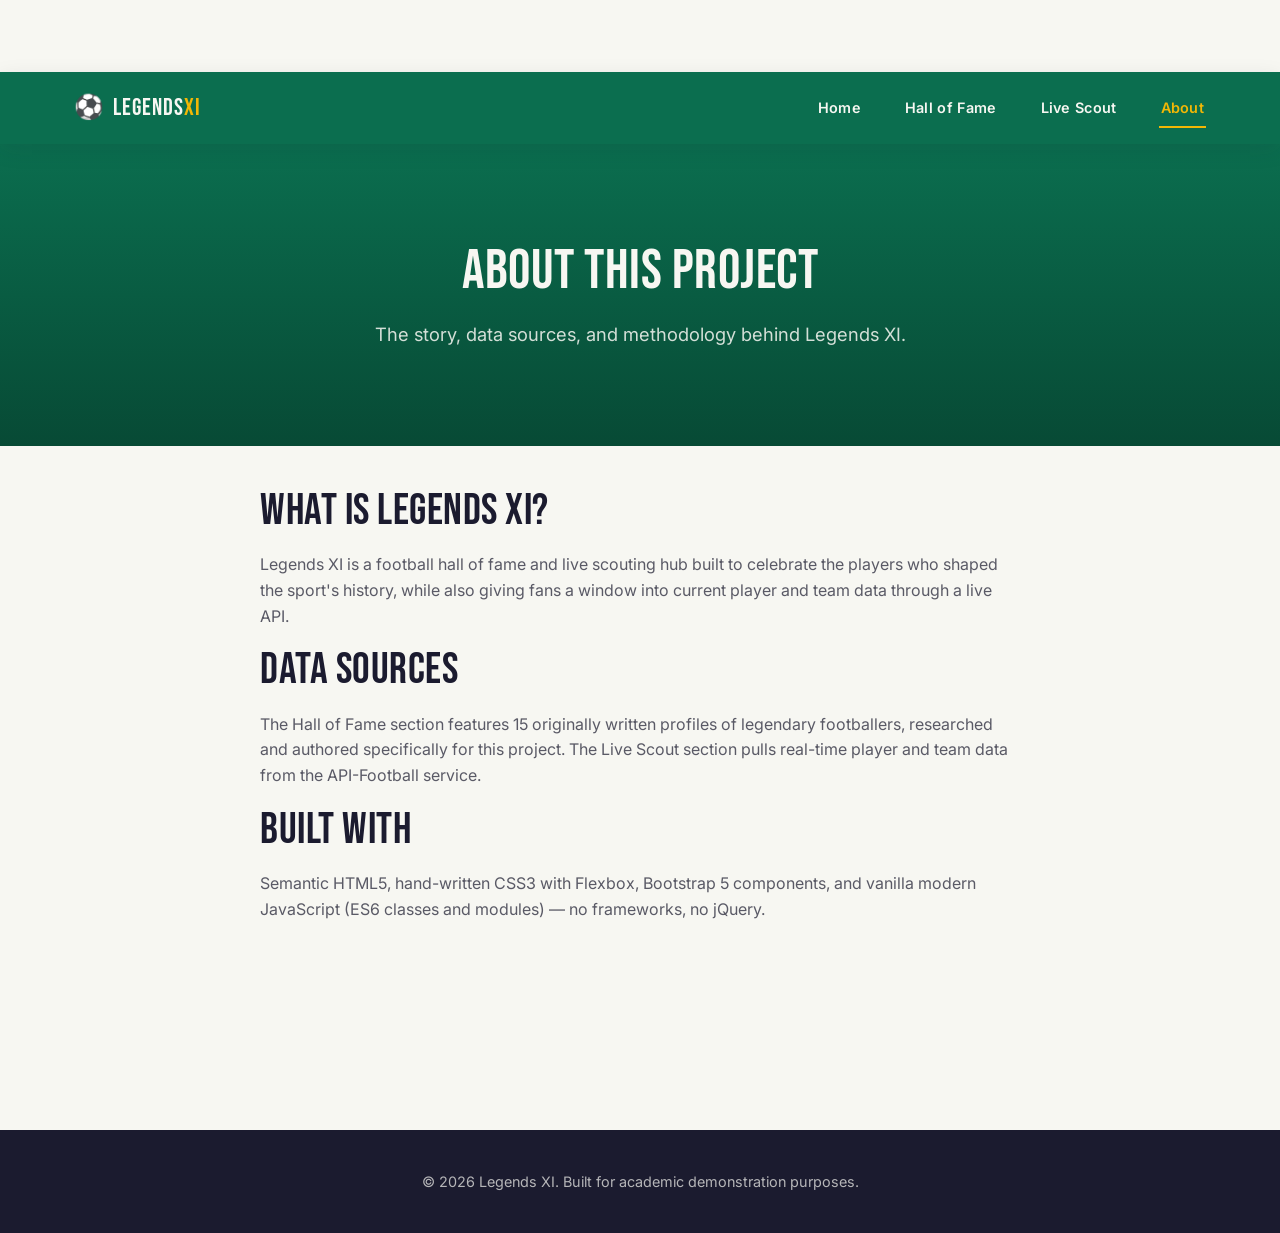
==== about.html @ 3be0e1ba "chore: scaffold project structure and index.html boilerplate with sticky nav skeleton" ====
<!DOCTYPE html>
<html lang="en">
<head>
  <meta charset="UTF-8" />
  <meta name="viewport" content="width=device-width, initial-scale=1.0" />
  <title>Legends XI | About</title>
  <meta name="description" content="About the Legends XI project, its data sources, and methodology." />

  <link rel="preconnect" href="https://fonts.googleapis.com" />
  <link rel="preconnect" href="https://fonts.gstatic.com" crossorigin />
  <link
    href="https://fonts.googleapis.com/css2?family=Bebas+Neue&family=Inter:wght@400;500;600;700&display=swap"
    rel="stylesheet"
  />

  <link
    href="https://cdn.jsdelivr.net/npm/bootstrap@5.3.3/dist/css/bootstrap.min.css"
    rel="stylesheet"
  />

  <link rel="stylesheet" href="css/variables.css" />
  <link rel="stylesheet" href="css/base.css" />
  <link rel="stylesheet" href="css/components.css" />
  <link rel="stylesheet" href="css/responsive.css" />
</head>
<body>

  <header>
    <nav class="navbar-custom" aria-label="Primary navigation">
      <div class="navbar-custom__container">
        <a href="index.html" class="navbar-custom__brand" aria-label="Legends XI home">
          <span class="navbar-custom__brand-mark">⚽</span>
          <span class="navbar-custom__brand-text">LEGENDS<span class="navbar-custom__brand-accent">XI</span></span>
        </a>

        <button
          class="navbar-custom__toggle"
          type="button"
          aria-expanded="false"
          aria-controls="primaryNavLinks"
          aria-label="Toggle navigation menu"
          id="navToggleBtn"
        >
          <span class="navbar-custom__toggle-bar"></span>
          <span class="navbar-custom__toggle-bar"></span>
          <span class="navbar-custom__toggle-bar"></span>
        </button>

        <ul class="navbar-custom__links" id="primaryNavLinks">
          <li><a href="index.html" class="navbar-custom__link">Home</a></li>
          <li><a href="hall-of-fame.html" class="navbar-custom__link">Hall of Fame</a></li>
          <li><a href="live-scout.html" class="navbar-custom__link">Live Scout</a></li>
          <li><a href="about.html" class="navbar-custom__link is-active">About</a></li>
        </ul>
      </div>
    </nav>
  </header>

  <main id="main-content">

    <section class="hero">
      <div class="container">
        <h1 class="hero__title">About This Project</h1>
        <p class="hero__subtitle">The story, data sources, and methodology behind Legends XI.</p>
      </div>
    </section>

    <section class="container about-content">
      <h2>What is Legends XI?</h2>
      <p>
        Legends XI is a football hall of fame and live scouting hub built to celebrate
        the players who shaped the sport's history, while also giving fans a window
        into current player and team data through a live API.
      </p>

      <h2>Data Sources</h2>
      <p>
        The Hall of Fame section features 15 originally written profiles of legendary
        footballers, researched and authored specifically for this project. The Live
        Scout section pulls real-time player and team data from the API-Football service.
      </p>

      <h2>Built With</h2>
      <p>
        Semantic HTML5, hand-written CSS3 with Flexbox, Bootstrap 5 components,
        and vanilla modern JavaScript (ES6 classes and modules) — no frameworks,
        no jQuery.
      </p>
    </section>

  </main>

  <footer class="site-footer">
    <div class="container">
      <p>&copy; 2026 Legends XI. Built for academic demonstration purposes.</p>
    </div>
  </footer>

  <script src="https://cdn.jsdelivr.net/npm/bootstrap@5.3.3/dist/js/bootstrap.bundle.min.js"></script>
  <script type="module" src="js/app-about.js"></script>
</body>
</html>
---- css/variables.css ----
/* ==========================================================================
   DESIGN TOKENS — Legends XI
   A professional football/sports aesthetic built on CSS Custom Properties.
   Every color, font, spacing, and radius value used across the site is
   defined here ONCE so the whole UI stays visually consistent.
   ========================================================================== */

:root {
  /* ---- Color Palette ----
     Inspired by a night-match pitch: deep forest green surfaces,
     a vivid "kit" accent gold, and crisp off-white text for contrast. */
  --color-primary: #0B6E4F;        /* deep pitch green — headers, nav, primary buttons */
  --color-primary-dark: #074A35;   /* darker shade for hover/active states */
  --color-secondary: #1B1B2F;      /* near-black navy — footer, dark surfaces */
  --color-accent: #F2B705;         /* gold — CTAs, badges, highlights, active link underline */
  --color-accent-dark: #C99304;    /* accent hover state */

  --color-bg: #F7F7F2;             /* warm off-white page background */
  --color-surface: #FFFFFF;        /* card / panel surfaces */
  --color-surface-alt: #EFEFE8;    /* subtle alternate surface (stripes, table rows) */

  --color-text-primary: #1B1B2F;   /* main body text, AA-compliant on light backgrounds */
  --color-text-secondary: #5A5A66; /* muted text, captions, metadata */
  --color-text-on-dark: #F7F7F2;   /* text used on primary/secondary dark surfaces */
  --color-text-on-accent: #1B1B2F; /* text on gold accent backgrounds (needs dark text for contrast) */

  --color-border: #E0E0D8;         /* hairline borders / dividers */
  --color-success: #2E7D32;
  --color-error: #C62828;
  --color-error-bg: #FDECEA;

  /* ---- Typography ----
     Bebas Neue: bold condensed display font for headings (sporty, high-impact).
     Inter: highly legible body font with a full weight range for hierarchy. */
  --font-heading: 'Bebas Neue', 'Arial Narrow', sans-serif;
  --font-body: 'Inter', system-ui, -apple-system, sans-serif;

  --fw-regular: 400;
  --fw-medium: 500;
  --fw-semibold: 600;
  --fw-bold: 700;

  --fs-xs: 0.8rem;
  --fs-sm: 0.9rem;
  --fs-base: 1rem;
  --fs-lg: 1.15rem;
  --fs-xl: 1.5rem;
  --fs-2xl: 2rem;
  --fs-3xl: 2.75rem;
  --fs-4xl: 3.5rem;

  /* ---- Spacing Scale ----
     Consistent rhythm used for padding/margin across all components. */
  --space-xs: 0.5rem;
  --space-sm: 1rem;
  --space-md: 1.5rem;
  --space-lg: 2.5rem;
  --space-xl: 4rem;
  --space-2xl: 6rem;

  /* ---- Shape & Elevation ---- */
  --radius-sm: 6px;
  --radius-md: 12px;
  --radius-lg: 20px;

  --shadow-sm: 0 2px 8px rgba(27, 27, 47, 0.06);
  --shadow-md: 0 6px 20px rgba(27, 27, 47, 0.10);
  --shadow-lg: 0 12px 32px rgba(27, 27, 47, 0.16);

  /* ---- Motion ----
     Single source of truth for transitions so every interactive element
     feels consistent ("crisp" hover/focus/active states per UX brief). */
  --transition-fast: all 0.2s ease;
  --transition-base: all 0.3s ease;

  /* ---- Layout ---- */
  --navbar-height: 72px;
  --navbar-height-mobile: 60px;
  --container-max: 1180px;
}
---- css/base.css ----
/* ==========================================================================
   BASE STYLES — resets, global element defaults, typography hierarchy
   ========================================================================== */

* {
  box-sizing: border-box;
}

html {
  scroll-behavior: smooth;
}

body {
  margin: 0;
  font-family: var(--font-body);
  font-size: var(--fs-base);
  font-weight: var(--fw-regular);
  color: var(--color-text-primary);
  background-color: var(--color-bg);
  line-height: 1.6;
  /* Offset content so it never sits under the fixed sticky nav */
  padding-top: var(--navbar-height);
}

img {
  max-width: 100%;
  display: block;
}

a {
  color: inherit;
  text-decoration: none;
}

ul {
  list-style: none;
  margin: 0;
  padding: 0;
}

/* ---- Typographic Hierarchy ----
   Bebas Neue (display) for all headings = strong visual weight contrast
   against the Inter body copy, satisfying the "clear typographic hierarchy"
   requirement. */
h1, h2, h3, h4 {
  font-family: var(--font-heading);
  font-weight: var(--fw-regular); /* Bebas Neue is inherently bold/condensed */
  letter-spacing: 0.5px;
  line-height: 1.15;
  margin: 0 0 var(--space-sm) 0;
  color: var(--color-secondary);
}

h1 { font-size: var(--fs-4xl); }
h2 { font-size: var(--fs-3xl); }
h3 { font-size: var(--fs-2xl); }
h4 { font-size: var(--fs-xl); }

p {
  margin: 0 0 var(--space-sm) 0;
  color: var(--color-text-secondary);
}

.container {
  max-width: var(--container-max);
  margin: 0 auto;
  padding: 0 var(--space-md);
}

/* ---- Accessible focus ring ----
   Visible on every focusable element, satisfies a11y requirement.
   Uses :focus-visible so it only shows for keyboard navigation,
   not on every mouse click (modern best practice). */
a:focus-visible,
button:focus-visible,
input:focus-visible,
select:focus-visible {
  outline: 3px solid var(--color-accent);
  outline-offset: 2px;
  border-radius: var(--radius-sm);
}

/* Skip-to-content target gets no visible outline change since it's instant */
#main-content {
  scroll-margin-top: var(--navbar-height);
}

.site-footer {
  background-color: var(--color-secondary);
  color: var(--color-text-on-dark);
  padding: var(--space-lg) 0;
  margin-top: var(--space-2xl);
  text-align: center;
}

.site-footer p {
  color: var(--color-text-on-dark);
  opacity: 0.7;
  margin: 0;
  font-size: var(--fs-sm);
}
---- css/components.css ----
/* ==========================================================================
   COMPONENTS — Sticky Navbar (Phase 3)
   More components (cards, buttons, states) will be appended in later phases.
   ========================================================================== */

/* ---- Sticky Navbar Wrapper ----
   position: sticky keeps it pinned to the top of the viewport on scroll
   while remaining part of normal document flow (better than `fixed` for
   accessibility — no risk of overlapping content if JS fails to load). */
.navbar-custom {
  position: sticky;
  top: 0;
  left: 0;
  width: 100%;
  height: var(--navbar-height);
  background-color: var(--color-primary);
  box-shadow: var(--shadow-md);
  z-index: 1000;
}

.navbar-custom__container {
  max-width: var(--container-max);
  height: 100%;
  margin: 0 auto;
  padding: 0 var(--space-md);

  /* Flexbox layout: brand on the left, links on the right, toggle hidden on desktop */
  display: flex;
  align-items: center;
  justify-content: space-between;
}

/* ---- Brand / Logo ---- */
.navbar-custom__brand {
  display: flex;
  align-items: center;
  gap: var(--space-xs);
  font-family: var(--font-heading);
  font-size: var(--fs-xl);
  color: var(--color-text-on-dark);
  letter-spacing: 1px;
  transition: var(--transition-fast);
}

.navbar-custom__brand:hover {
  color: var(--color-accent);
}

.navbar-custom__brand-mark {
  font-size: var(--fs-xl);
}

.navbar-custom__brand-accent {
  color: var(--color-accent);
}

/* ---- Nav Links (Flexbox row on desktop) ---- */
.navbar-custom__links {
  display: flex;
  align-items: center;
  gap: var(--space-lg);
}

.navbar-custom__link {
  position: relative;
  font-family: var(--font-body);
  font-weight: var(--fw-semibold);
  font-size: var(--fs-sm);
  letter-spacing: 0.3px;
  color: var(--color-text-on-dark);
  padding: var(--space-xs) 2px;
  transition: var(--transition-fast);
}

/* Animated underline using a pseudo-element — grows from 0 to full width */
.navbar-custom__link::after {
  content: '';
  position: absolute;
  left: 0;
  bottom: -4px;
  width: 0%;
  height: 2px;
  background-color: var(--color-accent);
  transition: var(--transition-fast);
}

.navbar-custom__link:hover {
  color: var(--color-accent);
}

.navbar-custom__link:hover::after {
  width: 100%;
}

/* Active page indicator — solid underline, no hover animation needed */
.navbar-custom__link.is-active {
  color: var(--color-accent);
}

.navbar-custom__link.is-active::after {
  width: 100%;
}

.navbar-custom__link:active {
  transform: translateY(1px);
}

/* ---- Mobile Toggle Button (hamburger) ----
   Hidden on desktop, shown via media query in responsive.css. */
.navbar-custom__toggle {
  display: none;
  flex-direction: column;
  justify-content: center;
  gap: 5px;
  width: 40px;
  height: 40px;
  background: transparent;
  border: none;
  cursor: pointer;
  padding: 0;
  border-radius: var(--radius-sm);
  transition: var(--transition-fast);
}

.navbar-custom__toggle:hover {
  background-color: rgba(255, 255, 255, 0.1);
}

.navbar-custom__toggle-bar {
  width: 24px;
  height: 2px;
  background-color: var(--color-text-on-dark);
  border-radius: 2px;
  transition: var(--transition-base);
}

/* Toggle button "X" animation when nav is open (class added by NavController.js) */
.navbar-custom__toggle.is-open .navbar-custom__toggle-bar:nth-child(1) {
  transform: translateY(7px) rotate(45deg);
}
.navbar-custom__toggle.is-open .navbar-custom__toggle-bar:nth-child(2) {
  opacity: 0;
}
.navbar-custom__toggle.is-open .navbar-custom__toggle-bar:nth-child(3) {
  transform: translateY(-7px) rotate(-45deg);
}

/* ---- Hero (temporary, expanded properly per-page later) ---- */
.hero {
  padding: var(--space-2xl) 0;
  text-align: center;
  background: linear-gradient(180deg, var(--color-primary) 0%, var(--color-primary-dark) 100%);
  color: var(--color-text-on-dark);
}

.hero__title {
  color: var(--color-text-on-dark);
  font-size: var(--fs-4xl);
}

.hero__subtitle {
  color: var(--color-text-on-dark);
  opacity: 0.85;
  font-size: var(--fs-lg);
  max-width: 600px;
  margin: 0 auto;
}

/* ---- Temporary layout scaffolding for Phase 4/5 sections ----
   Full visual polish (cards, buttons, loading/error states) is built out
   properly in Phase 4 and Phase 5. These rules just prevent broken/raw
   layout in the meantime. */

.visually-hidden {
  position: absolute;
  width: 1px;
  height: 1px;
  overflow: hidden;
  clip: rect(0, 0, 0, 0);
  white-space: nowrap;
}

.legends-grid {
  display: grid;
  grid-template-columns: repeat(auto-fill, minmax(260px, 1fr));
  gap: var(--space-md);
  padding: var(--space-lg) 0;
}

.btn-primary {
  background-color: var(--color-accent);
  color: var(--color-text-on-accent);
  border: none;
  font-weight: var(--fw-semibold);
  padding: var(--space-xs) var(--space-md);
  border-radius: var(--radius-sm);
  cursor: pointer;
  transition: var(--transition-base);
}

.btn-primary:hover {
  background-color: var(--color-accent-dark);
  transform: translateY(-1px);
}

.btn-primary:active {
  transform: translateY(0);
}

.scout-search-form {
  display: flex;
  flex-wrap: wrap;
  gap: var(--space-sm);
  padding: var(--space-md) 0;
}

.scout-search-form__input,
.scout-search-form__select {
  font-family: var(--font-body);
  font-size: var(--fs-base);
  padding: var(--space-xs) var(--space-sm);
  border: 1px solid var(--color-border);
  border-radius: var(--radius-sm);
  background-color: var(--color-surface);
  color: var(--color-text-primary);
  transition: var(--transition-fast);
}

.scout-search-form__input {
  flex: 1 1 240px;
}

.scout-search-form__input:focus,
.scout-search-form__select:focus {
  border-color: var(--color-accent);
}

.state-panel--hidden {
  display: none;
}

.about-content {
  padding: var(--space-lg) 0 var(--space-2xl);
  max-width: 760px;
}

.scout-pagination {
  display: flex;
  justify-content: center;
  gap: var(--space-xs);
  padding: var(--space-md) 0 var(--space-2xl);
}
---- css/responsive.css ----
/* ==========================================================================
   RESPONSIVE — breakpoints & mobile nav behavior
   Mobile-first considerations layered on top of the desktop-default styles
   defined in components.css / base.css.
   ========================================================================== */

/* ---- Tablet and below (<= 768px) ----
   Sticky nav switches from a horizontal Flexbox row to a slide-down panel.
   Stays compact in height per the brief ("must not take up too much
   vertical real estate"). */
@media (max-width: 768px) {
  :root {
    --navbar-height: var(--navbar-height-mobile);
  }

  .navbar-custom__toggle {
    display: flex;
  }

  .navbar-custom__links {
    position: absolute;
    top: var(--navbar-height-mobile);
    left: 0;
    width: 100%;
    flex-direction: column;
    align-items: stretch;
    gap: 0;
    background-color: var(--color-primary-dark);
    box-shadow: var(--shadow-md);

    /* Collapsed by default: zero height, hidden overflow, fades in via JS toggle */
    max-height: 0;
    overflow: hidden;
    transition: var(--transition-base);
  }

  .navbar-custom__links.is-open {
    max-height: 320px; /* enough room for 4 links comfortably */
  }

  .navbar-custom__link {
    padding: var(--space-sm) var(--space-md);
    width: 100%;
  }

  /* Underline animation looks odd in a stacked mobile menu — replace with
     a left accent bar on hover/active instead */
  .navbar-custom__link::after {
    display: none;
  }

  .navbar-custom__link:hover,
  .navbar-custom__link.is-active {
    background-color: rgba(242, 183, 5, 0.12);
    border-left: 3px solid var(--color-accent);
  }

  .hero__title {
    font-size: var(--fs-3xl);
  }

  .hero__subtitle {
    font-size: var(--fs-base);
    padding: 0 var(--space-sm);
  }
}

/* ---- Small phones (<= 420px) ----
   Tighten spacing further and ensure brand text never wraps awkwardly. */
@media (max-width: 420px) {
  .navbar-custom__container {
    padding: 0 var(--space-sm);
  }

  .navbar-custom__brand-text {
    font-size: var(--fs-base);
  }

  .hero {
    padding: var(--space-xl) 0;
  }
}

/* ---- Large desktop (>= 1400px) ----
   Slightly widen the container ceiling for very large monitors so content
   doesn't feel cramped in the center of the screen. */
@media (min-width: 1400px) {
  :root {
    --container-max: 1320px;
  }
}
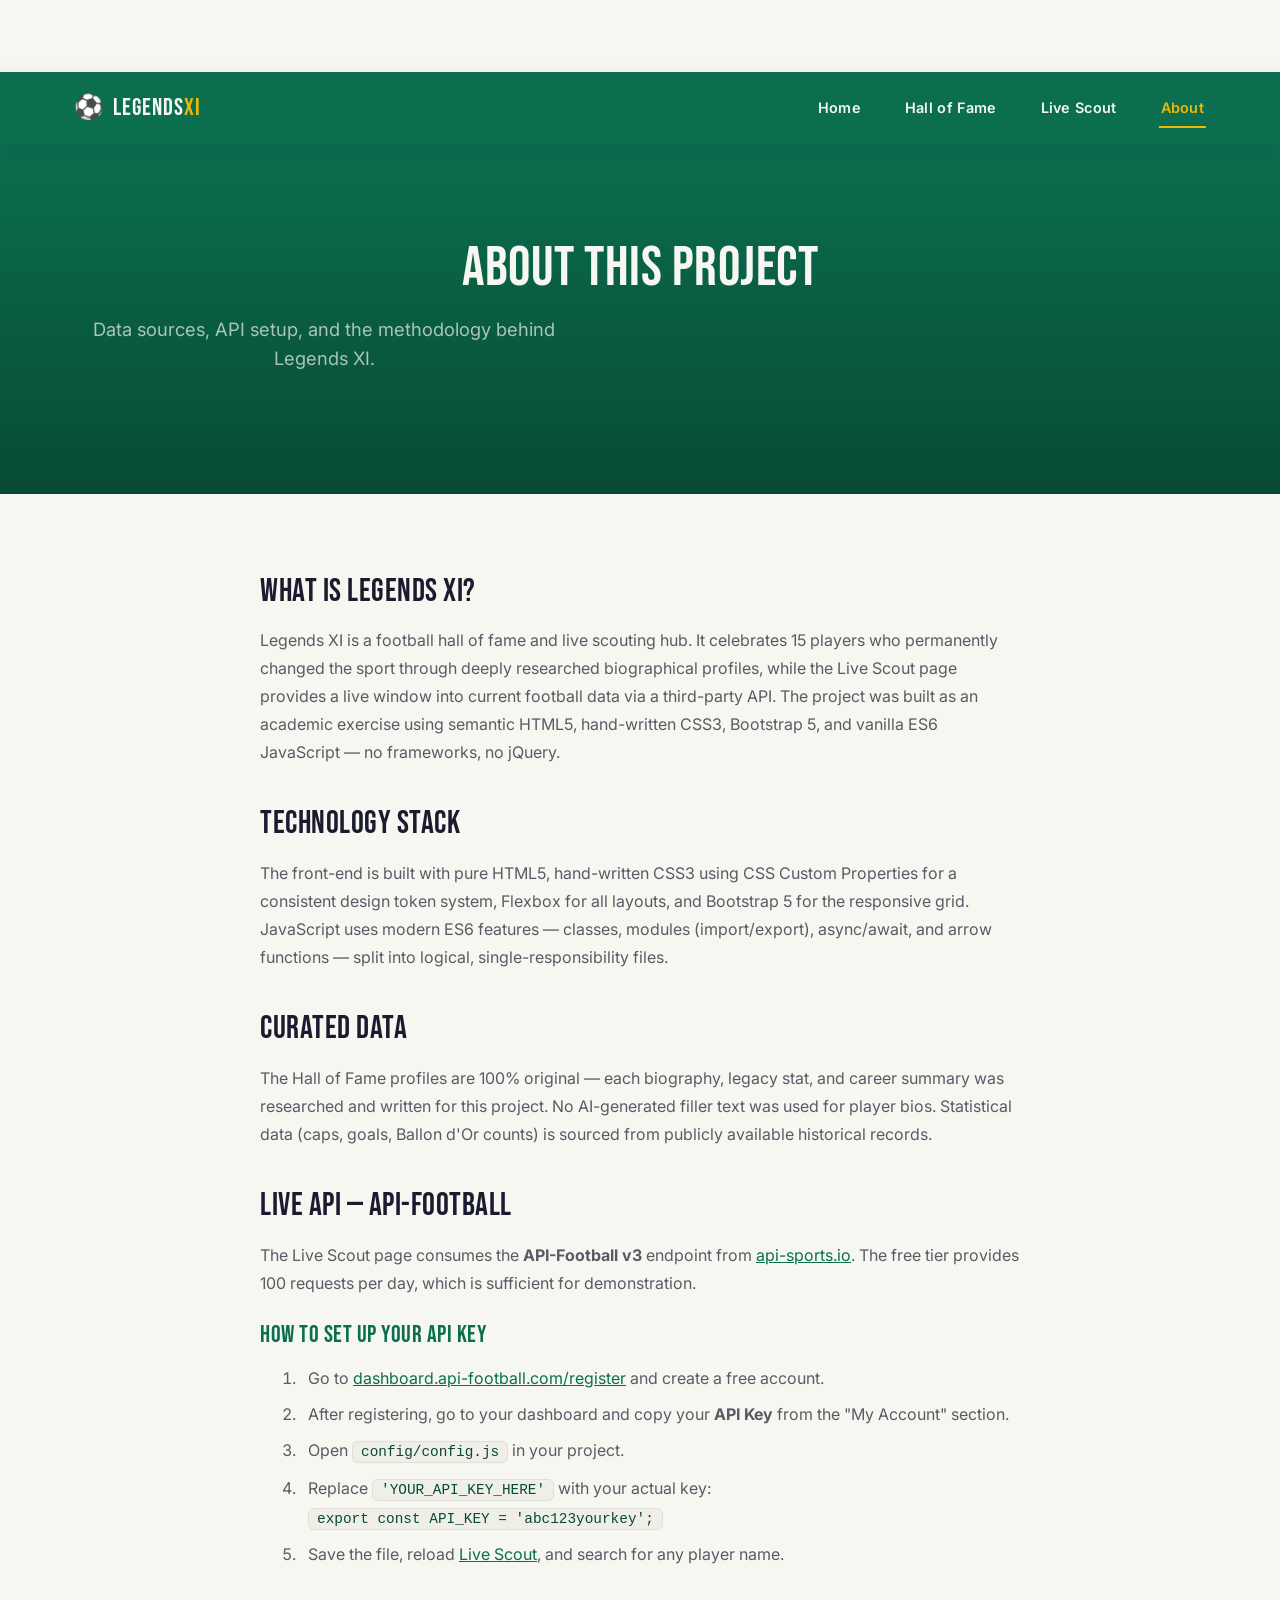
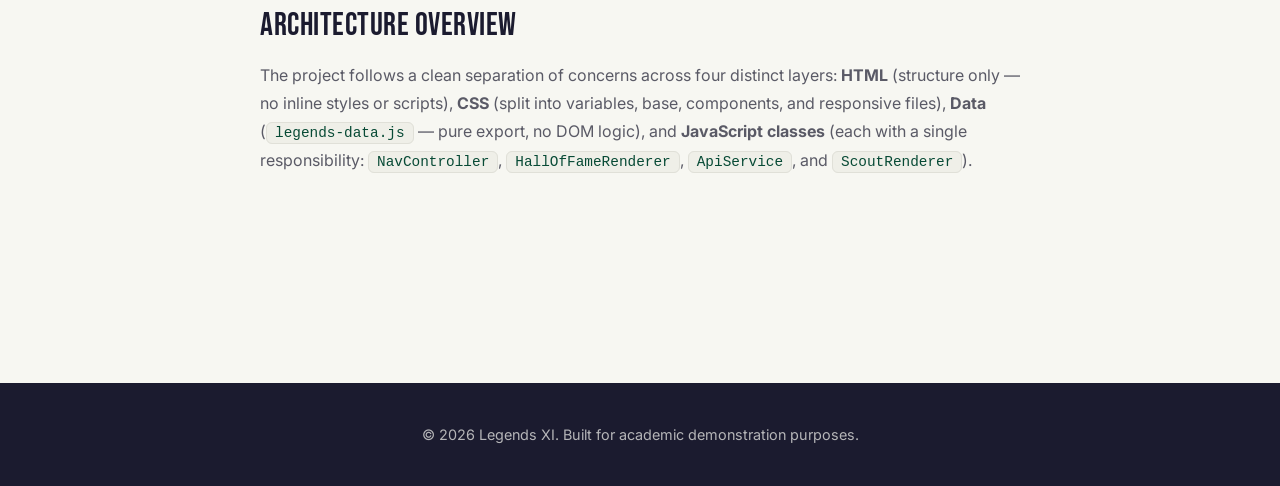
==== commit 673dfd68: "feat: implement ApiService and ScoutRenderer with live API search, client-side position filtering, p" ====
--- a/about.html
+++ b/about.html
@@ -4,20 +4,11 @@
   <meta charset="UTF-8" />
   <meta name="viewport" content="width=device-width, initial-scale=1.0" />
   <title>Legends XI | About</title>
-  <meta name="description" content="About the Legends XI project, its data sources, and methodology." />
-
+  <meta name="description" content="About the Legends XI project — data sources, API setup, and methodology." />
   <link rel="preconnect" href="https://fonts.googleapis.com" />
   <link rel="preconnect" href="https://fonts.gstatic.com" crossorigin />
-  <link
-    href="https://fonts.googleapis.com/css2?family=Bebas+Neue&family=Inter:wght@400;500;600;700&display=swap"
-    rel="stylesheet"
-  />
-
-  <link
-    href="https://cdn.jsdelivr.net/npm/bootstrap@5.3.3/dist/css/bootstrap.min.css"
-    rel="stylesheet"
-  />
-
+  <link href="https://fonts.googleapis.com/css2?family=Bebas+Neue&family=Inter:wght@400;500;600;700&display=swap" rel="stylesheet" />
+  <link href="https://cdn.jsdelivr.net/npm/bootstrap@5.3.3/dist/css/bootstrap.min.css" rel="stylesheet" />
   <link rel="stylesheet" href="css/variables.css" />
   <link rel="stylesheet" href="css/base.css" />
   <link rel="stylesheet" href="css/components.css" />
@@ -32,20 +23,12 @@
           <span class="navbar-custom__brand-mark">⚽</span>
           <span class="navbar-custom__brand-text">LEGENDS<span class="navbar-custom__brand-accent">XI</span></span>
         </a>
-
-        <button
-          class="navbar-custom__toggle"
-          type="button"
-          aria-expanded="false"
-          aria-controls="primaryNavLinks"
-          aria-label="Toggle navigation menu"
-          id="navToggleBtn"
-        >
+        <button class="navbar-custom__toggle" type="button" aria-expanded="false"
+          aria-controls="primaryNavLinks" aria-label="Toggle navigation menu" id="navToggleBtn">
           <span class="navbar-custom__toggle-bar"></span>
           <span class="navbar-custom__toggle-bar"></span>
           <span class="navbar-custom__toggle-bar"></span>
         </button>
-
         <ul class="navbar-custom__links" id="primaryNavLinks">
           <li><a href="index.html" class="navbar-custom__link">Home</a></li>
           <li><a href="hall-of-fame.html" class="navbar-custom__link">Hall of Fame</a></li>
@@ -61,33 +44,65 @@
     <section class="hero">
       <div class="container">
         <h1 class="hero__title">About This Project</h1>
-        <p class="hero__subtitle">The story, data sources, and methodology behind Legends XI.</p>
+        <p class="hero__subtitle">Data sources, API setup, and the methodology behind Legends XI.</p>
       </div>
     </section>
 
-    <section class="container about-content">
+    <div class="container about-content">
+
       <h2>What is Legends XI?</h2>
       <p>
-        Legends XI is a football hall of fame and live scouting hub built to celebrate
-        the players who shaped the sport's history, while also giving fans a window
-        into current player and team data through a live API.
+        Legends XI is a football hall of fame and live scouting hub. It celebrates 15 players who
+        permanently changed the sport through deeply researched biographical profiles, while the
+        Live Scout page provides a live window into current football data via a third-party API.
+        The project was built as an academic exercise using semantic HTML5, hand-written CSS3,
+        Bootstrap 5, and vanilla ES6 JavaScript — no frameworks, no jQuery.
       </p>
 
-      <h2>Data Sources</h2>
+      <h2>Technology Stack</h2>
       <p>
-        The Hall of Fame section features 15 originally written profiles of legendary
-        footballers, researched and authored specifically for this project. The Live
-        Scout section pulls real-time player and team data from the API-Football service.
+        The front-end is built with pure HTML5, hand-written CSS3 using CSS Custom Properties
+        for a consistent design token system, Flexbox for all layouts, and Bootstrap 5 for the
+        responsive grid. JavaScript uses modern ES6 features — classes, modules (import/export),
+        async/await, and arrow functions — split into logical, single-responsibility files.
       </p>
 
-      <h2>Built With</h2>
+      <h2>Curated Data</h2>
       <p>
-        Semantic HTML5, hand-written CSS3 with Flexbox, Bootstrap 5 components,
-        and vanilla modern JavaScript (ES6 classes and modules) — no frameworks,
-        no jQuery.
+        The Hall of Fame profiles are 100% original — each biography, legacy stat, and career
+        summary was researched and written for this project. No AI-generated filler text was used
+        for player bios. Statistical data (caps, goals, Ballon d'Or counts) is sourced from
+        publicly available historical records.
       </p>
-    </section>
 
+      <h2>Live API — API-Football</h2>
+      <p>
+        The Live Scout page consumes the <strong>API-Football v3</strong> endpoint from
+        <a href="https://www.api-sports.io" target="_blank" rel="noopener">api-sports.io</a>.
+        The free tier provides 100 requests per day, which is sufficient for demonstration.
+      </p>
+
+      <h3>How to set up your API key</h3>
+      <ol class="about-steps">
+        <li>Go to <a href="https://dashboard.api-football.com/register" target="_blank" rel="noopener">dashboard.api-football.com/register</a> and create a free account.</li>
+        <li>After registering, go to your dashboard and copy your <strong>API Key</strong> from the "My Account" section.</li>
+        <li>Open <code>config/config.js</code> in your project.</li>
+        <li>Replace <code>'YOUR_API_KEY_HERE'</code> with your actual key: <br/><code>export const API_KEY = 'abc123yourkey';</code></li>
+        <li>Save the file, reload <a href="live-scout.html">Live Scout</a>, and search for any player name.</li>
+      </ol>
+
+      <h2>Architecture Overview</h2>
+      <p>
+        The project follows a clean separation of concerns across four distinct layers:
+        <strong>HTML</strong> (structure only — no inline styles or scripts),
+        <strong>CSS</strong> (split into variables, base, components, and responsive files),
+        <strong>Data</strong> (<code>legends-data.js</code> — pure export, no DOM logic), and
+        <strong>JavaScript classes</strong> (each with a single responsibility:
+        <code>NavController</code>, <code>HallOfFameRenderer</code>, <code>ApiService</code>,
+        and <code>ScoutRenderer</code>).
+      </p>
+
+    </div>
   </main>
 
   <footer class="site-footer">
--- a/css/components.css
+++ b/css/components.css
@@ -250,3 +250,872 @@
   gap: var(--space-xs);
   padding: var(--space-md) 0 var(--space-2xl);
 }
+
+/* ==========================================================================
+   LEGEND CARDS (Phase 4)
+   ========================================================================== */
+
+/* ---- Card Shell ---- */
+.legend-card {
+  background-color: var(--color-surface);
+  border-radius: var(--radius-md);
+  box-shadow: var(--shadow-sm);
+  overflow: hidden;
+  display: flex;
+  flex-direction: column;
+  transition: var(--transition-base);
+}
+
+.legend-card:hover {
+  transform: translateY(-4px);
+  box-shadow: var(--shadow-lg);
+}
+
+/* ---- Card Image ---- */
+.legend-card__img-wrap {
+  position: relative;
+  width: 100%;
+  /* Fixed aspect ratio so every card image is the same height regardless of source */
+  aspect-ratio: 4 / 3;
+  overflow: hidden;
+  background-color: var(--color-primary);
+}
+
+.legend-card__img {
+  width: 100%;
+  height: 100%;
+  object-fit: cover;
+  object-position: top center;
+  transition: transform 0.4s ease;
+}
+
+.legend-card:hover .legend-card__img {
+  transform: scale(1.04);
+}
+
+.legend-card__flag {
+  position: absolute;
+  top: var(--space-xs);
+  right: var(--space-xs);
+  font-size: 1.6rem;
+  line-height: 1;
+  filter: drop-shadow(0 2px 4px rgba(0,0,0,0.4));
+}
+
+/* ---- Card Body ---- */
+.legend-card__body {
+  padding: var(--space-md);
+  display: flex;
+  flex-direction: column;
+  gap: var(--space-xs);
+  flex: 1;
+}
+
+.legend-card__name {
+  font-size: var(--fs-xl);
+  color: var(--color-secondary);
+  margin: 0;
+}
+
+/* ---- Position + Club Meta Row ---- */
+.legend-card__meta {
+  display: flex;
+  align-items: center;
+  gap: var(--space-xs);
+  flex-wrap: wrap;
+}
+
+.legend-card__pos {
+  font-size: var(--fs-xs);
+  font-weight: var(--fw-bold);
+  padding: 2px 10px;
+  border-radius: 999px;
+  text-transform: uppercase;
+  letter-spacing: 0.5px;
+}
+
+/* Position colour coding for quick visual scanning */
+.legend-card__pos--goalkeeper { background-color: #FFF3CD; color: #856404; }
+.legend-card__pos--defender   { background-color: #D1E7DD; color: #0A3622; }
+.legend-card__pos--midfielder { background-color: #CFE2FF; color: #084298; }
+.legend-card__pos--attacker   { background-color: #F8D7DA; color: #842029; }
+
+.legend-card__club {
+  font-size: var(--fs-xs);
+  color: var(--color-text-secondary);
+  font-weight: var(--fw-medium);
+}
+
+.legend-card__years {
+  font-size: var(--fs-xs);
+  color: var(--color-text-secondary);
+  margin: 0;
+}
+
+/* ---- Stats Row ---- */
+.legend-card__stats {
+  display: flex;
+  gap: var(--space-sm);
+  border-top: 1px solid var(--color-border);
+  border-bottom: 1px solid var(--color-border);
+  padding: var(--space-xs) 0;
+  margin: var(--space-xs) 0;
+}
+
+.legend-card__stat {
+  display: flex;
+  flex-direction: column;
+  align-items: center;
+  flex: 1;
+}
+
+.legend-card__stat-label {
+  font-size: var(--fs-xs);
+  color: var(--color-text-secondary);
+  text-transform: uppercase;
+  letter-spacing: 0.4px;
+}
+
+.legend-card__stat-value {
+  font-size: var(--fs-lg);
+  font-weight: var(--fw-bold);
+  color: var(--color-secondary);
+}
+
+.legend-card__stat-value--stars {
+  color: var(--color-accent);
+  font-size: var(--fs-base);
+  letter-spacing: 2px;
+}
+
+/* ---- Badges ---- */
+.legend-card__badges {
+  display: flex;
+  gap: var(--space-xs);
+  flex-wrap: wrap;
+}
+
+.legend-badge {
+  font-size: var(--fs-xs);
+  font-weight: var(--fw-semibold);
+  padding: 2px 10px;
+  border-radius: 999px;
+}
+
+.legend-badge--gold {
+  background-color: var(--color-accent);
+  color: var(--color-text-on-accent);
+}
+
+.legend-badge--muted {
+  background-color: var(--color-surface-alt);
+  color: var(--color-text-secondary);
+}
+
+/* ---- Legacy Stat + Bio ---- */
+.legend-card__legacy {
+  font-size: var(--fs-sm);
+  color: var(--color-text-secondary);
+  margin: 0;
+}
+
+.legend-card__legacy strong {
+  color: var(--color-primary);
+}
+
+.legend-card__bio {
+  font-size: var(--fs-sm);
+  color: var(--color-text-secondary);
+  line-height: 1.65;
+  margin: 0;
+}
+
+/* ==========================================================================
+   FILTER BAR (Phase 4)
+   ========================================================================== */
+.hof-filters {
+  display: flex;
+  flex-wrap: wrap;
+  gap: var(--space-md);
+  padding: var(--space-lg) 0 var(--space-sm);
+  border-bottom: 1px solid var(--color-border);
+  margin-bottom: var(--space-sm);
+}
+
+.hof-filters__group {
+  display: flex;
+  align-items: center;
+  gap: var(--space-xs);
+  flex-wrap: wrap;
+}
+
+.hof-filters__label {
+  font-size: var(--fs-xs);
+  font-weight: var(--fw-bold);
+  text-transform: uppercase;
+  letter-spacing: 0.5px;
+  color: var(--color-text-secondary);
+  white-space: nowrap;
+}
+
+.hof-filters__btns {
+  display: flex;
+  flex-wrap: wrap;
+  gap: 6px;
+}
+
+.hof-filter-btn {
+  font-family: var(--font-body);
+  font-size: var(--fs-xs);
+  font-weight: var(--fw-semibold);
+  padding: 4px 14px;
+  border-radius: 999px;
+  border: 1px solid var(--color-border);
+  background-color: var(--color-surface);
+  color: var(--color-text-primary);
+  cursor: pointer;
+  transition: var(--transition-fast);
+}
+
+.hof-filter-btn:hover {
+  border-color: var(--color-primary);
+  color: var(--color-primary);
+}
+
+.hof-filter-btn.is-active {
+  background-color: var(--color-primary);
+  color: var(--color-text-on-dark);
+  border-color: var(--color-primary);
+}
+
+/* ==========================================================================
+   STATE PANELS — empty / loading / error (shared, Phase 4-5)
+   ========================================================================== */
+.state-panel {
+  grid-column: 1 / -1; /* span full grid width */
+  text-align: center;
+  padding: var(--space-2xl) var(--space-md);
+}
+
+.state-panel--hidden {
+  display: none;
+}
+
+.state-panel__icon {
+  font-size: 3rem;
+  margin: 0 0 var(--space-sm);
+}
+
+.state-panel__title {
+  font-family: var(--font-heading);
+  font-size: var(--fs-2xl);
+  color: var(--color-secondary);
+  margin: 0 0 var(--space-xs);
+}
+
+.state-panel__msg {
+  font-size: var(--fs-sm);
+  color: var(--color-text-secondary);
+  margin: 0;
+}
+
+/* ==========================================================================
+   HOME PAGE — Hero & Section Styles (Phase 4)
+   ========================================================================== */
+
+.hero--home {
+  padding: var(--space-2xl) 0;
+  background: linear-gradient(135deg, var(--color-secondary) 0%, var(--color-primary-dark) 50%, var(--color-primary) 100%);
+  position: relative;
+  overflow: hidden;
+}
+
+/* Decorative pitch circle behind the hero content */
+.hero--home::before {
+  content: '';
+  position: absolute;
+  width: 600px;
+  height: 600px;
+  border: 2px solid rgba(242, 183, 5, 0.08);
+  border-radius: 50%;
+  top: -200px;
+  right: -100px;
+  pointer-events: none;
+}
+
+.hero__inner {
+  display: flex;
+  align-items: center;
+  justify-content: space-between;
+  gap: var(--space-xl);
+  flex-wrap: wrap;
+}
+
+.hero__text {
+  flex: 1 1 420px;
+}
+
+.hero__eyebrow {
+  font-size: var(--fs-sm);
+  font-weight: var(--fw-semibold);
+  text-transform: uppercase;
+  letter-spacing: 2px;
+  color: var(--color-accent);
+  margin: 0 0 var(--space-xs);
+}
+
+.hero__title {
+  font-size: clamp(2.5rem, 6vw, var(--fs-4xl));
+  color: var(--color-text-on-dark);
+  margin: 0 0 var(--space-sm);
+  line-height: 1.05;
+}
+
+.hero__subtitle {
+  font-size: var(--fs-lg);
+  color: rgba(247, 247, 242, 0.8);
+  max-width: 500px;
+  margin: 0 0 var(--space-md);
+  line-height: 1.6;
+}
+
+.hero__ctas {
+  display: flex;
+  gap: var(--space-sm);
+  flex-wrap: wrap;
+}
+
+/* ---- Outlined button variant ---- */
+.btn-outline {
+  background-color: transparent;
+  color: var(--color-text-on-dark);
+  border: 2px solid rgba(255,255,255,0.4);
+  font-weight: var(--fw-semibold);
+  padding: var(--space-xs) var(--space-md);
+  border-radius: var(--radius-sm);
+  cursor: pointer;
+  transition: var(--transition-base);
+  display: inline-block;
+}
+
+.btn-outline:hover {
+  border-color: var(--color-accent);
+  color: var(--color-accent);
+  transform: translateY(-1px);
+}
+
+.btn-primary--lg,
+.btn-outline--lg {
+  padding: 0.7rem 1.8rem;
+  font-size: var(--fs-base);
+}
+
+/* ---- Hero stat badges ---- */
+.hero__badge-wrap {
+  display: flex;
+  flex-direction: column;
+  gap: var(--space-sm);
+  flex-shrink: 0;
+}
+
+.hero__badge {
+  background-color: rgba(255,255,255,0.07);
+  border: 1px solid rgba(255,255,255,0.12);
+  border-radius: var(--radius-md);
+  padding: var(--space-sm) var(--space-lg);
+  text-align: center;
+  min-width: 120px;
+  backdrop-filter: blur(4px);
+}
+
+.hero__badge-num {
+  display: block;
+  font-family: var(--font-heading);
+  font-size: var(--fs-3xl);
+  color: var(--color-accent);
+  line-height: 1;
+}
+
+.hero__badge-label {
+  display: block;
+  font-size: var(--fs-xs);
+  text-transform: uppercase;
+  letter-spacing: 1px;
+  color: rgba(247, 247, 242, 0.7);
+  margin-top: 4px;
+}
+
+/* ---- Home page content sections ---- */
+.home-section {
+  padding: var(--space-2xl) 0 var(--space-lg);
+}
+
+.home-section__header {
+  display: flex;
+  align-items: baseline;
+  justify-content: space-between;
+  margin-bottom: var(--space-md);
+  gap: var(--space-sm);
+}
+
+.home-section__title {
+  font-size: var(--fs-2xl);
+  color: var(--color-secondary);
+  margin: 0;
+}
+
+.home-section__link {
+  font-size: var(--fs-sm);
+  font-weight: var(--fw-semibold);
+  color: var(--color-primary);
+  transition: var(--transition-fast);
+  white-space: nowrap;
+}
+
+.home-section__link:hover {
+  color: var(--color-accent);
+}
+
+/* Home grid shows 3 cards at a comfortable size */
+.legends-grid--home {
+  grid-template-columns: repeat(auto-fill, minmax(300px, 1fr));
+}
+
+/* ---- Scout Teaser Band ---- */
+.scout-teaser {
+  background: linear-gradient(90deg, var(--color-primary) 0%, var(--color-primary-dark) 100%);
+  padding: var(--space-2xl) 0;
+  margin-top: var(--space-xl);
+}
+
+.scout-teaser__title {
+  font-size: var(--fs-3xl);
+  color: var(--color-text-on-dark);
+  margin: 0 0 var(--space-sm);
+}
+
+.scout-teaser__text {
+  color: rgba(247,247,242,0.8);
+  font-size: var(--fs-lg);
+  max-width: 480px;
+  margin: 0 0 var(--space-md);
+}
+
+/* ==========================================================================
+   LIVE SCOUT PAGE — Search Form, Cards, Spinner, Pagination (Phase 5)
+   ========================================================================== */
+
+/* ---- Search Form ---- */
+.scout-search-form {
+  background-color: var(--color-surface);
+  border-radius: var(--radius-md);
+  box-shadow: var(--shadow-sm);
+  padding: var(--space-md);
+  display: flex;
+  flex-wrap: wrap;
+  gap: var(--space-sm);
+  align-items: center;
+  margin: var(--space-lg) 0 var(--space-md);
+}
+
+.scout-search-form__input {
+  flex: 1 1 220px;
+  font-family: var(--font-body);
+  font-size: var(--fs-base);
+  padding: 0.6rem var(--space-sm);
+  border: 1.5px solid var(--color-border);
+  border-radius: var(--radius-sm);
+  background-color: var(--color-bg);
+  color: var(--color-text-primary);
+  transition: var(--transition-fast);
+}
+
+.scout-search-form__input::placeholder {
+  color: var(--color-text-secondary);
+}
+
+.scout-search-form__input:focus {
+  border-color: var(--color-primary);
+  outline: none;
+  box-shadow: 0 0 0 3px rgba(11, 110, 79, 0.15);
+}
+
+.scout-search-form__select {
+  flex: 0 1 180px;
+  font-family: var(--font-body);
+  font-size: var(--fs-sm);
+  padding: 0.6rem var(--space-sm);
+  border: 1.5px solid var(--color-border);
+  border-radius: var(--radius-sm);
+  background-color: var(--color-bg);
+  color: var(--color-text-primary);
+  transition: var(--transition-fast);
+  cursor: pointer;
+}
+
+.scout-search-form__select:focus {
+  border-color: var(--color-primary);
+  outline: none;
+}
+
+/* ---- CSS Football Spinner ---- */
+.spinner {
+  display: flex;
+  justify-content: center;
+  align-items: center;
+  margin: 0 auto var(--space-sm);
+  width: 60px;
+  height: 60px;
+  position: relative;
+}
+
+.spinner__ball {
+  width: 48px;
+  height: 48px;
+  border-radius: 50%;
+  background:
+    /* Black pentagon patches on a white ball */
+    radial-gradient(circle at 50% 50%, #fff 60%, transparent 60%),
+    conic-gradient(
+      #222 0deg 72deg,
+      #fff 72deg 144deg,
+      #222 144deg 216deg,
+      #fff 216deg 288deg,
+      #222 288deg 360deg
+    );
+  box-shadow: inset 0 0 0 2px #222, var(--shadow-md);
+  animation: spinBall 0.9s linear infinite;
+}
+
+@keyframes spinBall {
+  to { transform: rotate(360deg); }
+}
+
+/* ---- Scout Welcome State ---- */
+.scout-welcome {
+  grid-column: 1 / -1;
+  text-align: center;
+  padding: var(--space-2xl) var(--space-md);
+}
+
+.scout-welcome__icon {
+  font-size: 3.5rem;
+  margin: 0 0 var(--space-sm);
+}
+
+.scout-welcome__title {
+  font-family: var(--font-heading);
+  font-size: var(--fs-2xl);
+  color: var(--color-secondary);
+  margin: 0 0 var(--space-xs);
+}
+
+.scout-welcome__text {
+  font-size: var(--fs-base);
+  color: var(--color-text-secondary);
+  line-height: 1.7;
+  margin: 0;
+}
+
+/* ---- Scout Player Cards ---- */
+.scout-card {
+  background-color: var(--color-surface);
+  border-radius: var(--radius-md);
+  box-shadow: var(--shadow-sm);
+  overflow: hidden;
+  display: flex;
+  flex-direction: column;
+  transition: var(--transition-base);
+  border: 1px solid var(--color-border);
+}
+
+.scout-card:hover {
+  transform: translateY(-3px);
+  box-shadow: var(--shadow-md);
+  border-color: var(--color-primary);
+}
+
+/* ---- Scout Card Header ---- */
+.scout-card__header {
+  display: flex;
+  align-items: flex-start;
+  gap: var(--space-sm);
+  padding: var(--space-md) var(--space-md) var(--space-xs);
+  position: relative;
+}
+
+.scout-card__photo-wrap {
+  flex-shrink: 0;
+  width: 64px;
+  height: 64px;
+  border-radius: 50%;
+  overflow: hidden;
+  background-color: var(--color-primary);
+  border: 2px solid var(--color-border);
+}
+
+.scout-card__photo {
+  width: 100%;
+  height: 100%;
+  object-fit: cover;
+}
+
+.scout-card__title {
+  flex: 1;
+  min-width: 0;
+}
+
+.scout-card__name {
+  font-size: var(--fs-base);
+  font-family: var(--font-body);
+  font-weight: var(--fw-bold);
+  color: var(--color-secondary);
+  margin: 0 0 2px;
+  white-space: nowrap;
+  overflow: hidden;
+  text-overflow: ellipsis;
+}
+
+.scout-card__meta {
+  font-size: var(--fs-xs);
+  color: var(--color-text-secondary);
+  margin: 0 0 var(--space-xs);
+}
+
+/* ---- Rating Badge ---- */
+.scout-card__rating {
+  position: absolute;
+  top: var(--space-md);
+  right: var(--space-md);
+  font-family: var(--font-heading);
+  font-size: var(--fs-xl);
+  line-height: 1;
+  width: 46px;
+  height: 46px;
+  border-radius: var(--radius-sm);
+  display: flex;
+  align-items: center;
+  justify-content: center;
+  font-weight: var(--fw-bold);
+}
+
+.rating--good { background-color: #D1E7DD; color: #0A3622; }
+.rating--avg  { background-color: #FFF3CD; color: #856404; }
+.rating--poor { background-color: #F8D7DA; color: #842029; }
+
+/* ---- Team Strip ---- */
+.scout-card__team {
+  display: flex;
+  align-items: center;
+  gap: var(--space-xs);
+  padding: var(--space-xs) var(--space-md);
+  background-color: var(--color-surface-alt);
+  border-top: 1px solid var(--color-border);
+  border-bottom: 1px solid var(--color-border);
+}
+
+.scout-card__team-logo {
+  width: 24px;
+  height: 24px;
+  object-fit: contain;
+  flex-shrink: 0;
+}
+
+.scout-card__team-name {
+  font-size: var(--fs-sm);
+  font-weight: var(--fw-semibold);
+  color: var(--color-text-primary);
+  white-space: nowrap;
+  overflow: hidden;
+  text-overflow: ellipsis;
+  flex: 1;
+}
+
+.scout-card__league {
+  font-size: var(--fs-xs);
+  color: var(--color-text-secondary);
+  white-space: nowrap;
+  overflow: hidden;
+  text-overflow: ellipsis;
+  max-width: 100px;
+}
+
+/* ---- Scout Card Stats Row ---- */
+.scout-card__stats {
+  display: flex;
+  justify-content: space-around;
+  padding: var(--space-sm) var(--space-md);
+  gap: var(--space-xs);
+}
+
+.scout-card__stat {
+  display: flex;
+  flex-direction: column;
+  align-items: center;
+  gap: 2px;
+  flex: 1;
+}
+
+.scout-card__stat-val {
+  font-size: var(--fs-lg);
+  font-weight: var(--fw-bold);
+  color: var(--color-secondary);
+}
+
+.scout-card__stat-label {
+  font-size: var(--fs-xs);
+  color: var(--color-text-secondary);
+  text-transform: uppercase;
+  letter-spacing: 0.4px;
+}
+
+/* ---- Scout Card Footer ---- */
+.scout-card__footer {
+  display: flex;
+  align-items: center;
+  justify-content: space-between;
+  padding: var(--space-xs) var(--space-md);
+  border-top: 1px solid var(--color-border);
+  margin-top: auto;
+}
+
+.scout-card__height {
+  font-size: var(--fs-xs);
+  color: var(--color-text-secondary);
+}
+
+.scout-card__league-logo {
+  width: 20px;
+  height: 20px;
+  object-fit: contain;
+  opacity: 0.7;
+}
+
+/* ---- Pagination ---- */
+.scout-pagination {
+  display: flex;
+  flex-direction: column;
+  align-items: center;
+  gap: var(--space-sm);
+  padding: var(--space-md) 0 var(--space-2xl);
+}
+
+.pagination-summary {
+  font-size: var(--fs-sm);
+  color: var(--color-text-secondary);
+  margin: 0;
+}
+
+.pagination-controls {
+  display: flex;
+  align-items: center;
+  gap: 6px;
+  flex-wrap: wrap;
+  justify-content: center;
+}
+
+.pagination-btn {
+  font-family: var(--font-body);
+  font-size: var(--fs-sm);
+  font-weight: var(--fw-semibold);
+  padding: 6px 14px;
+  border: 1.5px solid var(--color-border);
+  border-radius: var(--radius-sm);
+  background-color: var(--color-surface);
+  color: var(--color-text-primary);
+  cursor: pointer;
+  transition: var(--transition-fast);
+}
+
+.pagination-btn:hover:not([disabled]) {
+  border-color: var(--color-primary);
+  color: var(--color-primary);
+}
+
+.pagination-btn.is-active {
+  background-color: var(--color-primary);
+  color: var(--color-text-on-dark);
+  border-color: var(--color-primary);
+}
+
+.pagination-btn.is-disabled,
+.pagination-btn[disabled] {
+  opacity: 0.4;
+  cursor: not-allowed;
+}
+
+.pagination-ellipsis {
+  font-size: var(--fs-sm);
+  color: var(--color-text-secondary);
+  padding: 0 4px;
+}
+
+/* ---- Error state code + link ---- */
+.state-panel--error code {
+  background-color: var(--color-surface-alt);
+  border-radius: var(--radius-sm);
+  padding: 2px 6px;
+  font-size: var(--fs-sm);
+  color: var(--color-primary-dark);
+}
+
+.state-panel--error a {
+  color: var(--color-primary);
+  text-decoration: underline;
+}
+
+/* ---- About page ---- */
+.about-content {
+  padding: var(--space-lg) 0 var(--space-2xl);
+  max-width: 760px;
+}
+
+.about-content h2 {
+  margin-top: var(--space-lg);
+  font-size: var(--fs-2xl);
+  color: var(--color-secondary);
+}
+
+.about-content h3 {
+  margin-top: var(--space-md);
+  font-size: var(--fs-xl);
+  color: var(--color-primary);
+}
+
+.about-content p,
+.about-content li {
+  font-size: var(--fs-base);
+  color: var(--color-text-secondary);
+  line-height: 1.75;
+}
+
+.about-content a {
+  color: var(--color-primary);
+  text-decoration: underline;
+  transition: var(--transition-fast);
+}
+
+.about-content a:hover {
+  color: var(--color-accent-dark);
+}
+
+.about-content code {
+  background-color: var(--color-surface-alt);
+  border-radius: var(--radius-sm);
+  padding: 2px 8px;
+  font-size: var(--fs-sm);
+  color: var(--color-primary-dark);
+  border: 1px solid var(--color-border);
+}
+
+.about-steps {
+  list-style: decimal;
+  padding-left: var(--space-lg);
+  display: flex;
+  flex-direction: column;
+  gap: var(--space-xs);
+}
+
+.about-steps li {
+  padding-left: var(--space-xs);
+}
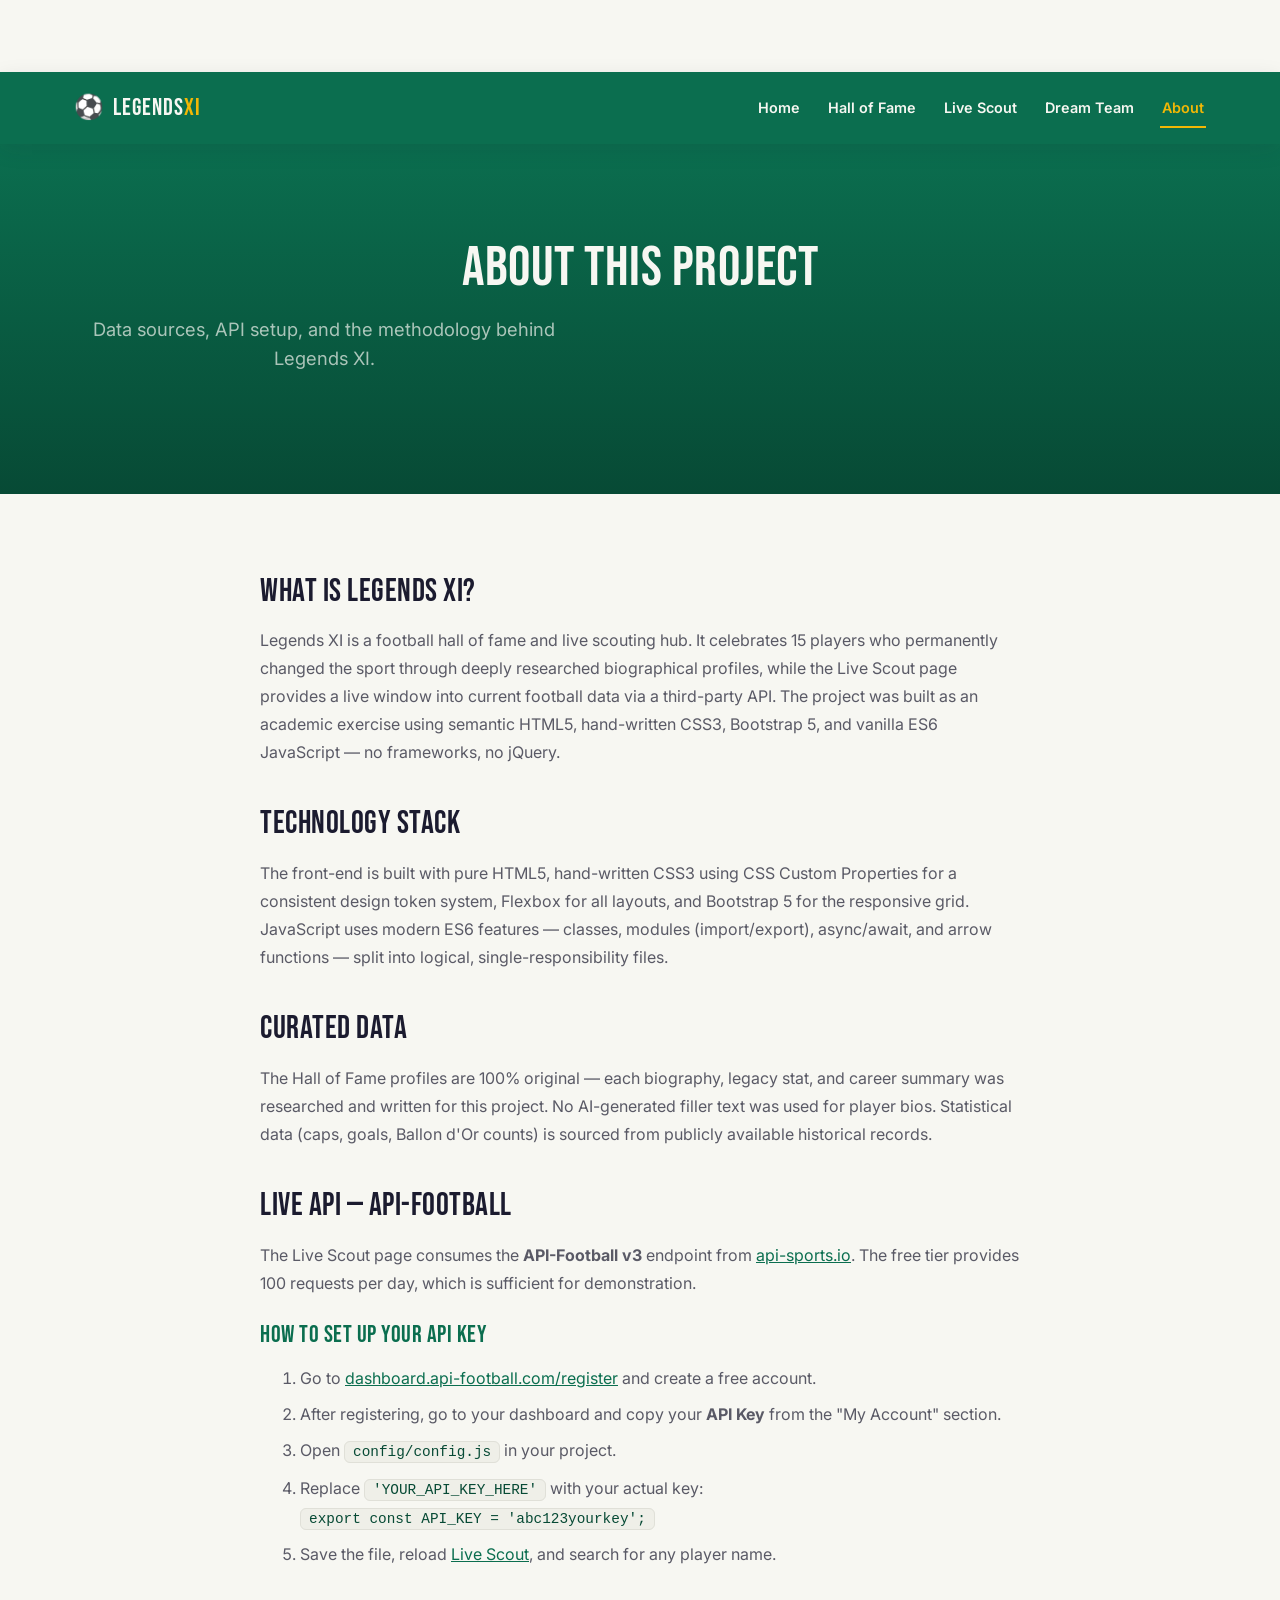
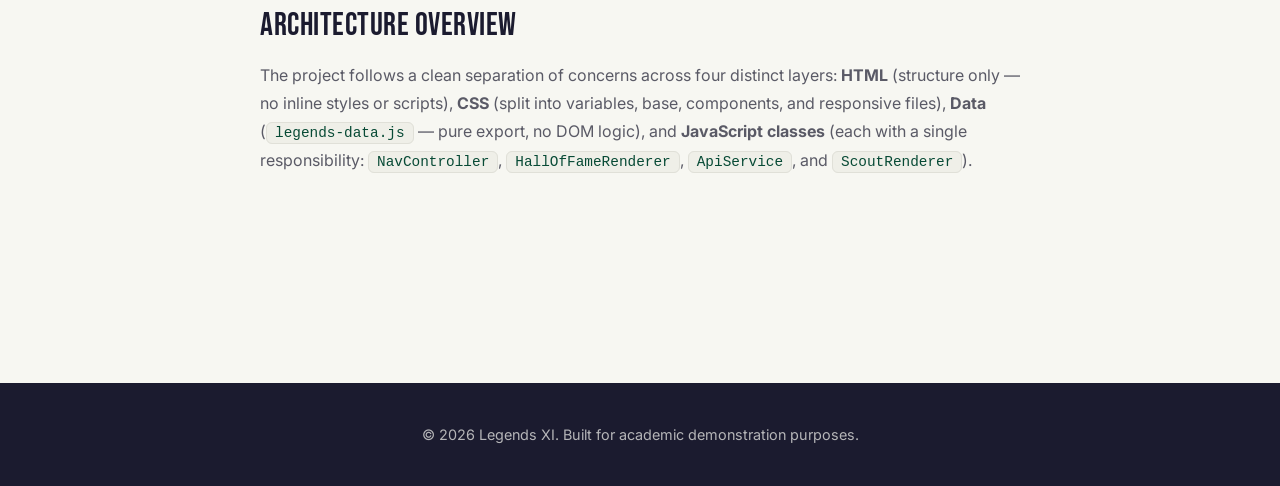
==== commit 57610cb1: "feat: overhaul API to TheSportsDB (name-only search), compact HoF cards with modal, filter bug fix, " ====
--- a/about.html
+++ b/about.html
@@ -16,6 +16,7 @@
 </head>
 <body>
 
+  <a href="#main-content" class="skip-link">Skip to main content</a>
   <header>
     <nav class="navbar-custom" aria-label="Primary navigation">
       <div class="navbar-custom__container">
@@ -33,6 +34,7 @@
           <li><a href="index.html" class="navbar-custom__link">Home</a></li>
           <li><a href="hall-of-fame.html" class="navbar-custom__link">Hall of Fame</a></li>
           <li><a href="live-scout.html" class="navbar-custom__link">Live Scout</a></li>
+          <li><a href="dream-team.html" class="navbar-custom__link">Dream Team</a></li>
           <li><a href="about.html" class="navbar-custom__link is-active">About</a></li>
         </ul>
       </div>
--- a/css/components.css
+++ b/css/components.css
@@ -1,21 +1,43 @@
 /* ==========================================================================
-   COMPONENTS — Sticky Navbar (Phase 3)
-   More components (cards, buttons, states) will be appended in later phases.
-   ========================================================================== */
-
-/* ---- Sticky Navbar Wrapper ----
-   position: sticky keeps it pinned to the top of the viewport on scroll
-   while remaining part of normal document flow (better than `fixed` for
-   accessibility — no risk of overlapping content if JS fails to load). */
+   COMPONENTS — Legends XI (full consolidated file)
+   ========================================================================== */
+
+/* ---- Utility ---- */
+.visually-hidden {
+  position: absolute; width: 1px; height: 1px;
+  overflow: hidden; clip: rect(0,0,0,0); white-space: nowrap;
+}
+
+/* ---- Skip link ---- */
+.skip-link {
+  position: absolute; top: -100px; left: var(--space-sm);
+  background-color: var(--color-accent); color: var(--color-text-on-accent);
+  font-weight: var(--fw-bold); padding: var(--space-xs) var(--space-md);
+  border-radius: 0 0 var(--radius-sm) var(--radius-sm);
+  z-index: 9999; transition: top 0.2s ease; text-decoration: none;
+}
+.skip-link:focus { top: 0; }
+
+/* ==========================================================================
+   STICKY NAVIGATION — Fix #1
+   position:sticky keeps nav in the flow (no layout shift) while pinning
+   it to the top of the viewport. z-index sits above all content.
+   ========================================================================== */
 .navbar-custom {
-  position: sticky;
+  position: sticky;          /* ← sticky, not fixed — avoids content jump */
   top: 0;
   left: 0;
   width: 100%;
   height: var(--navbar-height);
   background-color: var(--color-primary);
   box-shadow: var(--shadow-md);
-  z-index: 1000;
+  z-index: 1000;             /* above cards, modals sit higher at 1100+ */
+  /* Smooth shadow on scroll (intensified by .is-scrolled class from NavController) */
+  transition: box-shadow 0.3s ease;
+}
+
+.navbar-custom.is-scrolled {
+  box-shadow: 0 4px 24px rgba(27, 27, 47, 0.28);
 }
 
 .navbar-custom__container {
@@ -23,129 +45,70 @@
   height: 100%;
   margin: 0 auto;
   padding: 0 var(--space-md);
-
-  /* Flexbox layout: brand on the left, links on the right, toggle hidden on desktop */
   display: flex;
   align-items: center;
   justify-content: space-between;
 }
 
-/* ---- Brand / Logo ---- */
+/* ---- Brand ---- */
 .navbar-custom__brand {
-  display: flex;
-  align-items: center;
-  gap: var(--space-xs);
-  font-family: var(--font-heading);
-  font-size: var(--fs-xl);
-  color: var(--color-text-on-dark);
-  letter-spacing: 1px;
+  display: flex; align-items: center; gap: var(--space-xs);
+  font-family: var(--font-heading); font-size: var(--fs-xl);
+  color: var(--color-text-on-dark); letter-spacing: 1px;
   transition: var(--transition-fast);
 }
-
-.navbar-custom__brand:hover {
-  color: var(--color-accent);
-}
-
-.navbar-custom__brand-mark {
-  font-size: var(--fs-xl);
-}
-
-.navbar-custom__brand-accent {
-  color: var(--color-accent);
-}
-
-/* ---- Nav Links (Flexbox row on desktop) ---- */
+.navbar-custom__brand:hover { color: var(--color-accent); }
+.navbar-custom__brand-accent { color: var(--color-accent); }
+
+/* ---- Nav links (desktop) ---- */
 .navbar-custom__links {
-  display: flex;
-  align-items: center;
-  gap: var(--space-lg);
+  display: flex; align-items: center; gap: var(--space-md);
 }
 
 .navbar-custom__link {
   position: relative;
-  font-family: var(--font-body);
-  font-weight: var(--fw-semibold);
-  font-size: var(--fs-sm);
-  letter-spacing: 0.3px;
+  font-weight: var(--fw-semibold); font-size: var(--fs-sm);
   color: var(--color-text-on-dark);
   padding: var(--space-xs) 2px;
   transition: var(--transition-fast);
 }
 
-/* Animated underline using a pseudo-element — grows from 0 to full width */
 .navbar-custom__link::after {
-  content: '';
-  position: absolute;
-  left: 0;
-  bottom: -4px;
-  width: 0%;
-  height: 2px;
+  content: ''; position: absolute; left: 0; bottom: -4px;
+  width: 0; height: 2px;
   background-color: var(--color-accent);
   transition: var(--transition-fast);
 }
 
-.navbar-custom__link:hover {
-  color: var(--color-accent);
-}
-
-.navbar-custom__link:hover::after {
-  width: 100%;
-}
-
-/* Active page indicator — solid underline, no hover animation needed */
-.navbar-custom__link.is-active {
-  color: var(--color-accent);
-}
-
-.navbar-custom__link.is-active::after {
-  width: 100%;
-}
-
-.navbar-custom__link:active {
-  transform: translateY(1px);
-}
-
-/* ---- Mobile Toggle Button (hamburger) ----
-   Hidden on desktop, shown via media query in responsive.css. */
+.navbar-custom__link:hover { color: var(--color-accent); }
+.navbar-custom__link:hover::after { width: 100%; }
+.navbar-custom__link.is-active { color: var(--color-accent); }
+.navbar-custom__link.is-active::after { width: 100%; }
+.navbar-custom__link:active { transform: translateY(1px); }
+
+/* ---- Mobile toggle ---- */
 .navbar-custom__toggle {
-  display: none;
-  flex-direction: column;
-  justify-content: center;
-  gap: 5px;
-  width: 40px;
-  height: 40px;
-  background: transparent;
-  border: none;
-  cursor: pointer;
-  padding: 0;
-  border-radius: var(--radius-sm);
+  display: none; flex-direction: column; justify-content: center;
+  gap: 5px; width: 40px; height: 40px;
+  background: transparent; border: none; cursor: pointer;
+  padding: 0; border-radius: var(--radius-sm);
   transition: var(--transition-fast);
 }
-
-.navbar-custom__toggle:hover {
-  background-color: rgba(255, 255, 255, 0.1);
-}
+.navbar-custom__toggle:hover { background-color: rgba(255,255,255,0.1); }
 
 .navbar-custom__toggle-bar {
-  width: 24px;
-  height: 2px;
+  width: 24px; height: 2px;
   background-color: var(--color-text-on-dark);
-  border-radius: 2px;
-  transition: var(--transition-base);
-}
-
-/* Toggle button "X" animation when nav is open (class added by NavController.js) */
-.navbar-custom__toggle.is-open .navbar-custom__toggle-bar:nth-child(1) {
-  transform: translateY(7px) rotate(45deg);
-}
-.navbar-custom__toggle.is-open .navbar-custom__toggle-bar:nth-child(2) {
-  opacity: 0;
-}
-.navbar-custom__toggle.is-open .navbar-custom__toggle-bar:nth-child(3) {
-  transform: translateY(-7px) rotate(-45deg);
-}
-
-/* ---- Hero (temporary, expanded properly per-page later) ---- */
+  border-radius: 2px; transition: var(--transition-base);
+}
+
+.navbar-custom__toggle.is-open .navbar-custom__toggle-bar:nth-child(1) { transform: translateY(7px) rotate(45deg); }
+.navbar-custom__toggle.is-open .navbar-custom__toggle-bar:nth-child(2) { opacity: 0; }
+.navbar-custom__toggle.is-open .navbar-custom__toggle-bar:nth-child(3) { transform: translateY(-7px) rotate(-45deg); }
+
+/* ==========================================================================
+   HERO
+   ========================================================================== */
 .hero {
   padding: var(--space-2xl) 0;
   text-align: center;
@@ -153,969 +116,586 @@
   color: var(--color-text-on-dark);
 }
 
-.hero__title {
-  color: var(--color-text-on-dark);
-  font-size: var(--fs-4xl);
-}
-
-.hero__subtitle {
-  color: var(--color-text-on-dark);
-  opacity: 0.85;
-  font-size: var(--fs-lg);
-  max-width: 600px;
-  margin: 0 auto;
-}
-
-/* ---- Temporary layout scaffolding for Phase 4/5 sections ----
-   Full visual polish (cards, buttons, loading/error states) is built out
-   properly in Phase 4 and Phase 5. These rules just prevent broken/raw
-   layout in the meantime. */
-
-.visually-hidden {
-  position: absolute;
-  width: 1px;
-  height: 1px;
-  overflow: hidden;
-  clip: rect(0, 0, 0, 0);
-  white-space: nowrap;
-}
-
+.hero__title    { color: var(--color-text-on-dark); font-size: var(--fs-4xl); }
+.hero__subtitle { color: var(--color-text-on-dark); opacity: .85; font-size: var(--fs-lg); max-width: 600px; margin: 0 auto; }
+
+/* Home hero variant */
+.hero--home {
+  padding: var(--space-2xl) 0;
+  background: linear-gradient(135deg, var(--color-secondary) 0%, var(--color-primary-dark) 50%, var(--color-primary) 100%);
+  position: relative; overflow: hidden; text-align: left;
+}
+.hero--home::before {
+  content: ''; position: absolute;
+  width: 600px; height: 600px;
+  border: 2px solid rgba(242,183,5,0.08);
+  border-radius: 50%; top: -200px; right: -100px;
+  pointer-events: none;
+}
+.hero__inner   { display: flex; align-items: center; justify-content: space-between; gap: var(--space-xl); flex-wrap: wrap; }
+.hero__text    { flex: 1 1 420px; }
+.hero__eyebrow { font-size: var(--fs-sm); font-weight: var(--fw-semibold); text-transform: uppercase; letter-spacing: 2px; color: var(--color-accent); margin: 0 0 var(--space-xs); }
+.hero__title   { font-size: clamp(2.5rem,6vw,var(--fs-4xl)); color: var(--color-text-on-dark); margin: 0 0 var(--space-sm); line-height: 1.05; }
+.hero__subtitle { font-size: var(--fs-lg); color: rgba(247,247,242,0.8); max-width: 500px; margin: 0 0 var(--space-md); }
+.hero__ctas    { display: flex; gap: var(--space-sm); flex-wrap: wrap; }
+
+.hero__badge-wrap { display: flex; flex-direction: column; gap: var(--space-sm); flex-shrink: 0; }
+.hero__badge { background-color: rgba(255,255,255,0.07); border: 1px solid rgba(255,255,255,0.12); border-radius: var(--radius-md); padding: var(--space-sm) var(--space-lg); text-align: center; min-width: 120px; backdrop-filter: blur(4px); }
+.hero__badge-num   { display: block; font-family: var(--font-heading); font-size: var(--fs-3xl); color: var(--color-accent); line-height: 1; }
+.hero__badge-label { display: block; font-size: var(--fs-xs); text-transform: uppercase; letter-spacing: 1px; color: rgba(247,247,242,.7); margin-top: 4px; }
+
+/* ==========================================================================
+   BUTTONS
+   ========================================================================== */
+.btn-primary {
+  background-color: var(--color-accent); color: var(--color-text-on-accent);
+  border: none; font-family: var(--font-body); font-weight: var(--fw-semibold);
+  padding: var(--space-xs) var(--space-md); border-radius: var(--radius-sm);
+  cursor: pointer; transition: var(--transition-base); display: inline-block;
+}
+.btn-primary:hover  { background-color: var(--color-accent-dark); transform: translateY(-1px); }
+.btn-primary:active { transform: translateY(0); }
+
+.btn-outline {
+  background-color: transparent; color: var(--color-text-on-dark);
+  border: 2px solid rgba(255,255,255,0.4); font-family: var(--font-body);
+  font-weight: var(--fw-semibold); padding: var(--space-xs) var(--space-md);
+  border-radius: var(--radius-sm); cursor: pointer;
+  transition: var(--transition-base); display: inline-block;
+}
+.btn-outline:hover         { border-color: var(--color-accent); color: var(--color-accent); }
+.btn-outline--dark         { color: var(--color-text-primary); border-color: var(--color-border); }
+.btn-outline--dark:hover   { border-color: var(--color-primary); color: var(--color-primary); }
+.btn-primary--lg, .btn-outline--lg { padding: .7rem 1.8rem; font-size: var(--fs-base); }
+
+/* ==========================================================================
+   CARDS — shared grid
+   ========================================================================== */
 .legends-grid {
   display: grid;
-  grid-template-columns: repeat(auto-fill, minmax(260px, 1fr));
+  grid-template-columns: repeat(auto-fill, minmax(180px, 1fr));
   gap: var(--space-md);
   padding: var(--space-lg) 0;
 }
 
-.btn-primary {
-  background-color: var(--color-accent);
-  color: var(--color-text-on-accent);
-  border: none;
-  font-weight: var(--fw-semibold);
-  padding: var(--space-xs) var(--space-md);
-  border-radius: var(--radius-sm);
-  cursor: pointer;
-  transition: var(--transition-base);
-}
-
-.btn-primary:hover {
-  background-color: var(--color-accent-dark);
-  transform: translateY(-1px);
-}
-
-.btn-primary:active {
-  transform: translateY(0);
-}
-
-.scout-search-form {
-  display: flex;
-  flex-wrap: wrap;
-  gap: var(--space-sm);
-  padding: var(--space-md) 0;
-}
-
-.scout-search-form__input,
-.scout-search-form__select {
-  font-family: var(--font-body);
-  font-size: var(--fs-base);
-  padding: var(--space-xs) var(--space-sm);
-  border: 1px solid var(--color-border);
-  border-radius: var(--radius-sm);
-  background-color: var(--color-surface);
-  color: var(--color-text-primary);
-  transition: var(--transition-fast);
-}
-
-.scout-search-form__input {
-  flex: 1 1 240px;
-}
-
-.scout-search-form__input:focus,
-.scout-search-form__select:focus {
-  border-color: var(--color-accent);
-}
-
-.state-panel--hidden {
-  display: none;
-}
-
-.about-content {
-  padding: var(--space-lg) 0 var(--space-2xl);
-  max-width: 760px;
-}
-
-.scout-pagination {
-  display: flex;
-  justify-content: center;
-  gap: var(--space-xs);
-  padding: var(--space-md) 0 var(--space-2xl);
-}
-
-/* ==========================================================================
-   LEGEND CARDS (Phase 4)
-   ========================================================================== */
-
-/* ---- Card Shell ---- */
-.legend-card {
+.legends-grid--home {
+  grid-template-columns: repeat(auto-fill, minmax(300px, 1fr));
+}
+
+/* ---- Scroll-in animation base state ---- */
+.legend-card, .scout-card {
+  opacity: 0;
+  transform: translateY(16px);
+  transition: opacity 0.4s ease, transform 0.4s ease, box-shadow 0.3s ease;
+}
+.legend-card.is-visible, .scout-card.is-visible { opacity: 1; transform: translateY(0); }
+.no-observer .legend-card, .no-observer .scout-card { opacity: 1; transform: none; }
+
+/* ==========================================================================
+   LEGEND CARDS — compact (Hall of Fame, Fix #2)
+   Shows only photo + name. Details live in the modal.
+   ========================================================================== */
+.legend-card--compact {
   background-color: var(--color-surface);
   border-radius: var(--radius-md);
   box-shadow: var(--shadow-sm);
   overflow: hidden;
-  display: flex;
-  flex-direction: column;
+  cursor: pointer;
+  border: 2px solid transparent;
   transition: var(--transition-base);
 }
-
-.legend-card:hover {
+.legend-card--compact:hover {
+  border-color: var(--color-accent);
   transform: translateY(-4px);
   box-shadow: var(--shadow-lg);
 }
-
-/* ---- Card Image ---- */
-.legend-card__img-wrap {
+.legend-card--compact:focus-visible {
+  outline: 3px solid var(--color-accent);
+  outline-offset: 2px;
+}
+
+.legend-card__img-wrap { position: relative; width: 100%; aspect-ratio: 3/4; overflow: hidden; background-color: var(--color-primary); }
+.legend-card__img      { width: 100%; height: 100%; object-fit: cover; object-position: top center; transition: transform 0.4s ease; }
+.legend-card--compact:hover .legend-card__img { transform: scale(1.05); }
+.legend-card__flag     { position: absolute; top: var(--space-xs); right: var(--space-xs); font-size: 1.5rem; filter: drop-shadow(0 2px 4px rgba(0,0,0,0.4)); }
+
+/* Hover overlay — "View Profile" */
+.legend-card__overlay {
+  position: absolute; inset: 0;
+  background: linear-gradient(to top, rgba(11,110,79,0.85) 0%, transparent 55%);
+  display: flex; align-items: flex-end; justify-content: center;
+  padding-bottom: var(--space-sm);
+  opacity: 0; transition: var(--transition-base);
+}
+.legend-card--compact:hover .legend-card__overlay { opacity: 1; }
+.legend-card__overlay-text {
+  color: #fff; font-weight: var(--fw-semibold); font-size: var(--fs-sm);
+  letter-spacing: 0.5px;
+}
+
+.legend-card__compact-body {
+  padding: var(--space-sm);
+  display: flex; flex-direction: column; align-items: center; gap: 6px;
+  text-align: center;
+}
+.legend-card__name { font-size: var(--fs-base); font-family: var(--font-heading); color: var(--color-secondary); margin: 0; }
+
+/* Position pill colours */
+.legend-card__pos            { font-size: var(--fs-xs); font-weight: var(--fw-bold); padding: 2px 10px; border-radius: 999px; text-transform: uppercase; letter-spacing: .5px; }
+.legend-card__pos--goalkeeper { background: #FFF3CD; color: #856404; }
+.legend-card__pos--defender   { background: #D1E7DD; color: #0A3622; }
+.legend-card__pos--midfielder { background: #CFE2FF; color: #084298; }
+.legend-card__pos--attacker   { background: #F8D7DA; color: #842029; }
+.legend-card__pos--forward    { background: #F8D7DA; color: #842029; }
+.legend-card__pos--unknown    { background: var(--color-surface-alt); color: var(--color-text-secondary); }
+
+/* ==========================================================================
+   HOF MODAL — Full player detail (Fix #2)
+   ========================================================================== */
+.hof-modal-overlay {
+  position: fixed; inset: 0;
+  background: rgba(27,27,47,0.75);
+  backdrop-filter: blur(4px);
+  z-index: 1200;
+  display: flex; align-items: center; justify-content: center;
+  padding: var(--space-md);
+  opacity: 0; pointer-events: none;
+  transition: opacity 0.3s ease;
+}
+.hof-modal-overlay.is-open { opacity: 1; pointer-events: all; }
+
+.hof-modal {
+  background: var(--color-surface);
+  border-radius: var(--radius-lg);
+  max-width: 680px; width: 100%;
+  max-height: 88vh; overflow-y: auto;
+  box-shadow: var(--shadow-lg);
   position: relative;
-  width: 100%;
-  /* Fixed aspect ratio so every card image is the same height regardless of source */
-  aspect-ratio: 4 / 3;
-  overflow: hidden;
-  background-color: var(--color-primary);
-}
-
-.legend-card__img {
-  width: 100%;
-  height: 100%;
-  object-fit: cover;
-  object-position: top center;
-  transition: transform 0.4s ease;
-}
-
-.legend-card:hover .legend-card__img {
-  transform: scale(1.04);
-}
-
-.legend-card__flag {
-  position: absolute;
-  top: var(--space-xs);
-  right: var(--space-xs);
-  font-size: 1.6rem;
-  line-height: 1;
-  filter: drop-shadow(0 2px 4px rgba(0,0,0,0.4));
-}
-
-/* ---- Card Body ---- */
-.legend-card__body {
-  padding: var(--space-md);
-  display: flex;
-  flex-direction: column;
-  gap: var(--space-xs);
-  flex: 1;
-}
-
-.legend-card__name {
-  font-size: var(--fs-xl);
-  color: var(--color-secondary);
-  margin: 0;
-}
-
-/* ---- Position + Club Meta Row ---- */
-.legend-card__meta {
-  display: flex;
-  align-items: center;
-  gap: var(--space-xs);
+  transform: translateY(20px);
+  transition: transform 0.3s ease;
+}
+.hof-modal-overlay.is-open .hof-modal { transform: translateY(0); }
+
+.hof-modal__close {
+  position: absolute; top: var(--space-sm); right: var(--space-sm);
+  width: 36px; height: 36px;
+  background: var(--color-surface-alt); border: none;
+  border-radius: 50%; font-size: 1.3rem; cursor: pointer;
+  display: flex; align-items: center; justify-content: center;
+  z-index: 1; transition: var(--transition-fast);
+}
+.hof-modal__close:hover { background: var(--color-accent); color: var(--color-text-on-accent); }
+
+.hof-modal__inner { padding: var(--space-lg); }
+
+.hof-modal__hero {
+  display: flex; gap: var(--space-md); align-items: flex-start;
+  margin-bottom: var(--space-md);
   flex-wrap: wrap;
 }
-
-.legend-card__pos {
-  font-size: var(--fs-xs);
-  font-weight: var(--fw-bold);
-  padding: 2px 10px;
-  border-radius: 999px;
-  text-transform: uppercase;
-  letter-spacing: 0.5px;
-}
-
-/* Position colour coding for quick visual scanning */
-.legend-card__pos--goalkeeper { background-color: #FFF3CD; color: #856404; }
-.legend-card__pos--defender   { background-color: #D1E7DD; color: #0A3622; }
-.legend-card__pos--midfielder { background-color: #CFE2FF; color: #084298; }
-.legend-card__pos--attacker   { background-color: #F8D7DA; color: #842029; }
-
-.legend-card__club {
-  font-size: var(--fs-xs);
-  color: var(--color-text-secondary);
-  font-weight: var(--fw-medium);
-}
-
-.legend-card__years {
-  font-size: var(--fs-xs);
-  color: var(--color-text-secondary);
-  margin: 0;
-}
-
-/* ---- Stats Row ---- */
-.legend-card__stats {
-  display: flex;
-  gap: var(--space-sm);
-  border-top: 1px solid var(--color-border);
-  border-bottom: 1px solid var(--color-border);
-  padding: var(--space-xs) 0;
-  margin: var(--space-xs) 0;
-}
-
-.legend-card__stat {
-  display: flex;
-  flex-direction: column;
-  align-items: center;
-  flex: 1;
-}
-
-.legend-card__stat-label {
-  font-size: var(--fs-xs);
-  color: var(--color-text-secondary);
-  text-transform: uppercase;
-  letter-spacing: 0.4px;
-}
-
-.legend-card__stat-value {
-  font-size: var(--fs-lg);
-  font-weight: var(--fw-bold);
-  color: var(--color-secondary);
-}
-
-.legend-card__stat-value--stars {
-  color: var(--color-accent);
-  font-size: var(--fs-base);
-  letter-spacing: 2px;
-}
-
-/* ---- Badges ---- */
-.legend-card__badges {
-  display: flex;
-  gap: var(--space-xs);
-  flex-wrap: wrap;
-}
-
-.legend-badge {
-  font-size: var(--fs-xs);
-  font-weight: var(--fw-semibold);
-  padding: 2px 10px;
-  border-radius: 999px;
-}
-
-.legend-badge--gold {
-  background-color: var(--color-accent);
-  color: var(--color-text-on-accent);
-}
-
-.legend-badge--muted {
-  background-color: var(--color-surface-alt);
-  color: var(--color-text-secondary);
-}
-
-/* ---- Legacy Stat + Bio ---- */
-.legend-card__legacy {
-  font-size: var(--fs-sm);
-  color: var(--color-text-secondary);
-  margin: 0;
-}
-
-.legend-card__legacy strong {
-  color: var(--color-primary);
-}
-
-.legend-card__bio {
-  font-size: var(--fs-sm);
-  color: var(--color-text-secondary);
-  line-height: 1.65;
-  margin: 0;
-}
-
-/* ==========================================================================
-   FILTER BAR (Phase 4)
+.hof-modal__photo {
+  width: 140px; height: 170px; object-fit: cover; object-position: top;
+  border-radius: var(--radius-md); flex-shrink: 0;
+  box-shadow: var(--shadow-md);
+}
+.hof-modal__title-block { flex: 1; min-width: 200px; }
+.hof-modal__flag   { font-size: 2rem; }
+.hof-modal__name   { font-size: var(--fs-3xl); color: var(--color-secondary); margin: 4px 0; }
+.hof-modal__sub    { font-size: var(--fs-sm); color: var(--color-text-secondary); margin: 0 0 var(--space-xs); }
+.hof-modal__badges { display: flex; flex-wrap: wrap; gap: 6px; margin-top: var(--space-xs); }
+
+.hof-modal__stats-row {
+  display: flex; justify-content: space-around;
+  background: var(--color-surface-alt);
+  border-radius: var(--radius-md);
+  padding: var(--space-md) 0;
+  margin-bottom: var(--space-md);
+}
+.hof-modal__stat       { display: flex; flex-direction: column; align-items: center; gap: 4px; }
+.hof-modal__stat-val   { font-family: var(--font-heading); font-size: var(--fs-2xl); color: var(--color-secondary); }
+.hof-modal__stat-label { font-size: var(--fs-xs); color: var(--color-text-secondary); text-transform: uppercase; letter-spacing: .4px; }
+
+.hof-modal__section       { margin-bottom: var(--space-md); }
+.hof-modal__section-title { font-size: var(--fs-base); font-weight: var(--fw-bold); color: var(--color-primary); margin: 0 0 var(--space-xs); }
+.hof-modal__legacy        { font-size: var(--fs-sm); color: var(--color-text-secondary); margin: 0; font-style: italic; }
+.hof-modal__bio           { font-size: var(--fs-sm); color: var(--color-text-secondary); line-height: 1.75; margin: 0; }
+
+/* Prevent body scroll while modal open */
+body.modal-open { overflow: hidden; }
+
+/* Legend badges */
+.legend-badge             { font-size: var(--fs-xs); font-weight: var(--fw-semibold); padding: 2px 10px; border-radius: 999px; }
+.legend-badge--gold       { background: var(--color-accent); color: var(--color-text-on-accent); }
+.legend-badge--muted      { background: var(--color-surface-alt); color: var(--color-text-secondary); }
+.legend-badge--era        { background: var(--color-primary); color: var(--color-text-on-dark); }
+
+/* ==========================================================================
+   HALL OF FAME FILTERS (Fix #6)
    ========================================================================== */
 .hof-filters {
-  display: flex;
-  flex-wrap: wrap;
-  gap: var(--space-md);
+  display: flex; flex-wrap: wrap; gap: var(--space-md);
   padding: var(--space-lg) 0 var(--space-sm);
   border-bottom: 1px solid var(--color-border);
   margin-bottom: var(--space-sm);
-}
-
-.hof-filters__group {
-  display: flex;
   align-items: center;
-  gap: var(--space-xs);
-  flex-wrap: wrap;
-}
-
-.hof-filters__label {
-  font-size: var(--fs-xs);
-  font-weight: var(--fw-bold);
-  text-transform: uppercase;
-  letter-spacing: 0.5px;
-  color: var(--color-text-secondary);
-  white-space: nowrap;
-}
-
-.hof-filters__btns {
-  display: flex;
-  flex-wrap: wrap;
-  gap: 6px;
-}
+}
+.hof-filters__group   { display: flex; align-items: center; gap: var(--space-xs); flex-wrap: wrap; }
+.hof-filters__label   { font-size: var(--fs-xs); font-weight: var(--fw-bold); text-transform: uppercase; letter-spacing: .5px; color: var(--color-text-secondary); white-space: nowrap; }
+.hof-filters__btns    { display: flex; flex-wrap: wrap; gap: 6px; }
 
 .hof-filter-btn {
-  font-family: var(--font-body);
-  font-size: var(--fs-xs);
-  font-weight: var(--fw-semibold);
-  padding: 4px 14px;
-  border-radius: 999px;
+  font-family: var(--font-body); font-size: var(--fs-xs); font-weight: var(--fw-semibold);
+  padding: 4px 14px; border-radius: 999px;
   border: 1px solid var(--color-border);
-  background-color: var(--color-surface);
-  color: var(--color-text-primary);
-  cursor: pointer;
+  background: var(--color-surface); color: var(--color-text-primary);
+  cursor: pointer; transition: var(--transition-fast);
+}
+.hof-filter-btn:hover        { border-color: var(--color-primary); color: var(--color-primary); }
+.hof-filter-btn.is-active    { background: var(--color-primary); color: var(--color-text-on-dark); border-color: var(--color-primary); }
+.hof-filter-btn--reset       { border-color: var(--color-error); color: var(--color-error); margin-left: auto; }
+.hof-filter-btn--reset:hover { background: var(--color-error); color: #fff; border-color: var(--color-error); }
+
+/* ==========================================================================
+   STATE PANELS
+   ========================================================================== */
+.state-panel         { grid-column: 1 / -1; text-align: center; padding: var(--space-2xl) var(--space-md); }
+.state-panel--hidden { display: none; }
+.state-panel__icon   { font-size: 3rem; margin: 0 0 var(--space-sm); }
+.state-panel__title  { font-family: var(--font-heading); font-size: var(--fs-2xl); color: var(--color-secondary); margin: 0 0 var(--space-xs); }
+.state-panel__msg    { font-size: var(--fs-sm); color: var(--color-text-secondary); margin: 0; }
+
+/* ── Spinner ── */
+.spinner { display: flex; justify-content: center; align-items: center; margin: 0 auto var(--space-sm); width: 60px; height: 60px; }
+.spinner__ball {
+  width: 48px; height: 48px; border-radius: 50%;
+  background: radial-gradient(circle at 50% 50%, #fff 60%, transparent 60%),
+    conic-gradient(#222 0deg 72deg, #fff 72deg 144deg, #222 144deg 216deg, #fff 216deg 288deg, #222 288deg 360deg);
+  box-shadow: inset 0 0 0 2px #222, var(--shadow-md);
+  animation: spinBall 0.9s linear infinite;
+}
+@keyframes spinBall { to { transform: rotate(360deg); } }
+
+/* ==========================================================================
+   SCOUT PAGE — search form + cards + fixtures (Fix #3, #5)
+   ========================================================================== */
+.scout-search-form {
+  background: var(--color-surface); border-radius: var(--radius-md);
+  box-shadow: var(--shadow-sm); padding: var(--space-md);
+  display: flex; flex-wrap: wrap; gap: var(--space-sm);
+  align-items: center; margin: var(--space-lg) 0 var(--space-md);
+}
+.scout-search-form__input {
+  flex: 1 1 220px; font-family: var(--font-body); font-size: var(--fs-base);
+  padding: .6rem var(--space-sm); border: 1.5px solid var(--color-border);
+  border-radius: var(--radius-sm); background: var(--color-bg);
+  color: var(--color-text-primary); transition: var(--transition-fast);
+}
+.scout-search-form__input::placeholder { color: var(--color-text-secondary); }
+.scout-search-form__input:focus { border-color: var(--color-primary); outline: none; box-shadow: 0 0 0 3px rgba(11,110,79,.15); }
+
+.scout-search-form__select {
+  flex: 0 1 180px; font-family: var(--font-body); font-size: var(--fs-sm);
+  padding: .6rem var(--space-sm); border: 1.5px solid var(--color-border);
+  border-radius: var(--radius-sm); background: var(--color-bg);
+  color: var(--color-text-primary); cursor: pointer;
+  appearance: none;
+  background-image: url("data:image/svg+xml,%3Csvg xmlns='http://www.w3.org/2000/svg' width='12' height='8' viewBox='0 0 12 8'%3E%3Cpath fill='%235A5A66' d='M6 8L0 0h12z'/%3E%3C/svg%3E");
+  background-repeat: no-repeat; background-position: right 12px center;
+  padding-right: 2.2rem;
+}
+
+/* Position filter pills (scout page) */
+.scout-pos-filters { display: flex; flex-wrap: wrap; gap: 6px; padding: 0 0 var(--space-md); }
+.scout-pos-btn {
+  font-family: var(--font-body); font-size: var(--fs-xs); font-weight: var(--fw-semibold);
+  padding: 4px 16px; border-radius: 999px;
+  border: 1px solid var(--color-border);
+  background: var(--color-surface); color: var(--color-text-primary);
+  cursor: pointer; transition: var(--transition-fast);
+}
+.scout-pos-btn:hover  { border-color: var(--color-primary); color: var(--color-primary); }
+.scout-pos-btn.is-active { background: var(--color-primary); color: var(--color-text-on-dark); border-color: var(--color-primary); }
+
+/* ── Scout Card ── */
+.scout-card {
+  background: var(--color-surface); border-radius: var(--radius-md);
+  box-shadow: var(--shadow-sm); overflow: hidden;
+  display: flex; flex-direction: column;
+  border: 1px solid var(--color-border);
+  transition: var(--transition-base);
+}
+.scout-card:hover { transform: translateY(-3px); box-shadow: var(--shadow-md); border-color: var(--color-primary); }
+
+.scout-card__header { display: flex; align-items: flex-start; gap: var(--space-sm); padding: var(--space-md) var(--space-md) var(--space-xs); position: relative; }
+.scout-card__photo-wrap { flex-shrink: 0; width: 64px; height: 64px; border-radius: 50%; overflow: hidden; background: var(--color-primary); border: 2px solid var(--color-border); }
+.scout-card__photo { width: 100%; height: 100%; object-fit: cover; }
+.scout-card__title  { flex: 1; min-width: 0; }
+.scout-card__name   { font-size: var(--fs-base); font-weight: var(--fw-bold); color: var(--color-secondary); margin: 0 0 2px; white-space: nowrap; overflow: hidden; text-overflow: ellipsis; }
+.scout-card__meta   { font-size: var(--fs-xs); color: var(--color-text-secondary); margin: 0 0 var(--space-xs); }
+
+.scout-card__team       { display: flex; align-items: center; gap: var(--space-xs); padding: var(--space-xs) var(--space-md); background: var(--color-surface-alt); border-top: 1px solid var(--color-border); border-bottom: 1px solid var(--color-border); }
+.scout-card__team-name  { font-size: var(--fs-sm); font-weight: var(--fw-semibold); color: var(--color-text-primary); flex: 1; }
+
+.scout-card__detail-row { display: flex; flex-wrap: wrap; gap: var(--space-xs); padding: var(--space-xs) var(--space-md); font-size: var(--fs-xs); color: var(--color-text-secondary); }
+
+/* ── Fixtures button + panel ── */
+.scout-card__fixtures-btn {
+  margin: var(--space-xs) var(--space-md) var(--space-sm);
+  font-family: var(--font-body); font-size: var(--fs-xs); font-weight: var(--fw-semibold);
+  padding: 5px 14px; border-radius: var(--radius-sm);
+  border: 1px solid var(--color-primary); color: var(--color-primary);
+  background: transparent; cursor: pointer; transition: var(--transition-fast);
+  align-self: flex-start;
+}
+.scout-card__fixtures-btn:hover { background: var(--color-primary); color: var(--color-text-on-dark); }
+.scout-card__fixtures-btn:disabled { opacity: .5; cursor: wait; }
+
+.scout-card__fixtures-panel { border-top: 1px solid var(--color-border); }
+
+.fixtures-panel { padding: var(--space-sm) var(--space-md); display: grid; grid-template-columns: 1fr 1fr; gap: var(--space-sm); }
+.fixtures-section__title { font-size: var(--fs-xs); font-weight: var(--fw-bold); color: var(--color-primary); text-transform: uppercase; letter-spacing: .5px; margin: 0 0 6px; }
+.fixture-row { display: flex; flex-direction: column; gap: 2px; padding: 4px 0; border-bottom: 1px solid var(--color-border); font-size: var(--fs-xs); }
+.fixture-row:last-child { border-bottom: none; }
+.fixture-row__date   { color: var(--color-text-secondary); }
+.fixture-row__teams  { font-weight: var(--fw-semibold); color: var(--color-text-primary); }
+.fixture-row__score  { font-weight: var(--fw-bold); color: var(--color-primary); }
+.fixture-row__time   { color: var(--color-text-secondary); }
+.fixtures-empty, .fixtures-error { font-size: var(--fs-xs); color: var(--color-text-secondary); padding: var(--space-xs) 0; margin: 0; }
+
+/* Pagination */
+.scout-pagination      { display: flex; flex-direction: column; align-items: center; gap: var(--space-sm); padding: var(--space-md) 0 var(--space-2xl); }
+.pagination-summary    { font-size: var(--fs-sm); color: var(--color-text-secondary); margin: 0; }
+.pagination-controls   { display: flex; align-items: center; gap: 6px; flex-wrap: wrap; justify-content: center; }
+.pagination-btn        { font-family: var(--font-body); font-size: var(--fs-sm); font-weight: var(--fw-semibold); padding: 6px 14px; border: 1.5px solid var(--color-border); border-radius: var(--radius-sm); background: var(--color-surface); color: var(--color-text-primary); cursor: pointer; transition: var(--transition-fast); }
+.pagination-btn:hover:not([disabled]) { border-color: var(--color-primary); color: var(--color-primary); }
+.pagination-btn.is-active { background: var(--color-primary); color: var(--color-text-on-dark); border-color: var(--color-primary); }
+.pagination-btn[disabled] { opacity: .4; cursor: not-allowed; }
+.pagination-ellipsis   { font-size: var(--fs-sm); color: var(--color-text-secondary); padding: 0 4px; }
+
+/* Scout welcome */
+.scout-welcome        { grid-column: 1/-1; text-align: center; padding: var(--space-2xl) var(--space-md); }
+.scout-welcome__icon  { font-size: 3.5rem; margin: 0 0 var(--space-sm); }
+.scout-welcome__title { font-family: var(--font-heading); font-size: var(--fs-2xl); color: var(--color-secondary); margin: 0 0 var(--space-xs); }
+.scout-welcome__text  { font-size: var(--fs-base); color: var(--color-text-secondary); line-height: 1.7; margin: 0; }
+
+/* ==========================================================================
+   HOME PAGE
+   ========================================================================== */
+.home-section { padding: var(--space-2xl) 0 var(--space-lg); }
+.home-section__header { display: flex; align-items: baseline; justify-content: space-between; margin-bottom: var(--space-md); gap: var(--space-sm); }
+.home-section__title  { font-size: var(--fs-2xl); color: var(--color-secondary); margin: 0; }
+.home-section__link   { font-size: var(--fs-sm); font-weight: var(--fw-semibold); color: var(--color-primary); transition: var(--transition-fast); white-space: nowrap; }
+.home-section__link:hover { color: var(--color-accent); }
+
+.scout-teaser { background: linear-gradient(90deg, var(--color-primary) 0%, var(--color-primary-dark) 100%); padding: var(--space-2xl) 0; margin-top: var(--space-xl); }
+.scout-teaser__title { font-size: var(--fs-3xl); color: var(--color-text-on-dark); margin: 0 0 var(--space-sm); }
+.scout-teaser__text  { color: rgba(247,247,242,.8); font-size: var(--fs-lg); max-width: 480px; margin: 0 0 var(--space-md); }
+
+/* ==========================================================================
+   DREAM TEAM PAGE (Fix #4)
+   ========================================================================== */
+.dt-controls { padding: var(--space-lg) 0 0; }
+.dt-controls__inner { display: flex; align-items: flex-end; flex-wrap: wrap; gap: var(--space-md); padding: var(--space-md); background: var(--color-surface); border-radius: var(--radius-md); box-shadow: var(--shadow-sm); }
+.dt-controls__group { display: flex; flex-direction: column; gap: 4px; }
+.dt-controls__label { font-size: var(--fs-xs); font-weight: var(--fw-bold); text-transform: uppercase; letter-spacing: .5px; color: var(--color-text-secondary); }
+.dt-controls__name-input { flex: 1 1 200px; }
+.dt-controls__reset { color: var(--color-text-primary); border-color: var(--color-border); align-self: flex-end; }
+
+/* ── Pitch container ── */
+.dt-pitch-wrap { padding: var(--space-lg) 0 var(--space-2xl); }
+
+.pitch {
+  position: relative;
+  width: 100%;
+  max-width: 680px;
+  margin: 0 auto;
+  aspect-ratio: 7 / 10;
+  background: linear-gradient(180deg,
+    #2d8a4e 0%, #2d8a4e 9%,
+    #3a9d5c 9%, #3a9d5c 18%,
+    #2d8a4e 18%, #2d8a4e 27%,
+    #3a9d5c 27%, #3a9d5c 36%,
+    #2d8a4e 36%, #2d8a4e 45%,
+    #3a9d5c 45%, #3a9d5c 54%,
+    #2d8a4e 54%, #2d8a4e 63%,
+    #3a9d5c 63%, #3a9d5c 72%,
+    #2d8a4e 72%, #2d8a4e 81%,
+    #3a9d5c 81%, #3a9d5c 90%,
+    #2d8a4e 90%, #2d8a4e 100%
+  );
+  border-radius: var(--radius-md);
+  border: 3px solid rgba(255,255,255,0.3);
+  overflow: hidden;
+  box-shadow: var(--shadow-lg);
+}
+
+/* Pitch markings */
+.pitch__markings     { position: absolute; inset: 0; pointer-events: none; }
+.pitch__centre-line  { position: absolute; top: 50%; left: 0; right: 0; height: 2px; background: rgba(255,255,255,0.4); }
+.pitch__centre-circle {
+  position: absolute; top: 50%; left: 50%;
+  transform: translate(-50%, -50%);
+  width: 18%; aspect-ratio: 1;
+  border: 2px solid rgba(255,255,255,0.4); border-radius: 50%;
+}
+.pitch__penalty-top, .pitch__penalty-bottom {
+  position: absolute; left: 25%; right: 25%;
+  height: 14%; border: 2px solid rgba(255,255,255,0.4);
+}
+.pitch__penalty-top    { top: 0; border-top: none; }
+.pitch__penalty-bottom { bottom: 0; border-bottom: none; }
+.pitch__goal-top, .pitch__goal-bottom {
+  position: absolute; left: 38%; right: 38%;
+  height: 5%; border: 2px solid rgba(255,255,255,0.4);
+}
+.pitch__goal-top    { top: 0; border-top: none; }
+.pitch__goal-bottom { bottom: 0; border-bottom: none; }
+
+/* Pitch counter */
+.pitch__counter {
+  position: absolute; bottom: var(--space-xs); right: var(--space-sm);
+  background: rgba(0,0,0,0.4); color: #fff;
+  font-size: var(--fs-xs); font-weight: var(--fw-semibold);
+  padding: 2px 8px; border-radius: 999px;
+  backdrop-filter: blur(4px);
+}
+
+/* ── Pitch slots ── */
+.pitch-slot {
+  position: absolute;
+  transform: translate(-50%, -50%);
+  display: flex; flex-direction: column; align-items: center; gap: 3px;
+  cursor: pointer; transition: var(--transition-fast);
+  z-index: 2;
+}
+
+.pitch-slot--empty .pitch-slot__add {
+  width: 46px; height: 46px; border-radius: 50%;
+  background: rgba(255,255,255,0.15);
+  border: 2px dashed rgba(255,255,255,0.7);
+  display: flex; align-items: center; justify-content: center;
+  font-size: 1.5rem; color: rgba(255,255,255,0.9);
   transition: var(--transition-fast);
-}
-
-.hof-filter-btn:hover {
-  border-color: var(--color-primary);
-  color: var(--color-primary);
-}
-
-.hof-filter-btn.is-active {
-  background-color: var(--color-primary);
-  color: var(--color-text-on-dark);
-  border-color: var(--color-primary);
-}
-
-/* ==========================================================================
-   STATE PANELS — empty / loading / error (shared, Phase 4-5)
-   ========================================================================== */
-.state-panel {
-  grid-column: 1 / -1; /* span full grid width */
-  text-align: center;
-  padding: var(--space-2xl) var(--space-md);
-}
-
-.state-panel--hidden {
-  display: none;
-}
-
-.state-panel__icon {
-  font-size: 3rem;
-  margin: 0 0 var(--space-sm);
-}
-
-.state-panel__title {
-  font-family: var(--font-heading);
-  font-size: var(--fs-2xl);
-  color: var(--color-secondary);
-  margin: 0 0 var(--space-xs);
-}
-
-.state-panel__msg {
-  font-size: var(--fs-sm);
-  color: var(--color-text-secondary);
-  margin: 0;
-}
-
-/* ==========================================================================
-   HOME PAGE — Hero & Section Styles (Phase 4)
-   ========================================================================== */
-
-.hero--home {
-  padding: var(--space-2xl) 0;
-  background: linear-gradient(135deg, var(--color-secondary) 0%, var(--color-primary-dark) 50%, var(--color-primary) 100%);
-  position: relative;
-  overflow: hidden;
-}
-
-/* Decorative pitch circle behind the hero content */
-.hero--home::before {
-  content: '';
-  position: absolute;
-  width: 600px;
-  height: 600px;
-  border: 2px solid rgba(242, 183, 5, 0.08);
-  border-radius: 50%;
-  top: -200px;
-  right: -100px;
-  pointer-events: none;
-}
-
-.hero__inner {
-  display: flex;
-  align-items: center;
-  justify-content: space-between;
-  gap: var(--space-xl);
-  flex-wrap: wrap;
-}
-
-.hero__text {
-  flex: 1 1 420px;
-}
-
-.hero__eyebrow {
-  font-size: var(--fs-sm);
-  font-weight: var(--fw-semibold);
-  text-transform: uppercase;
-  letter-spacing: 2px;
-  color: var(--color-accent);
-  margin: 0 0 var(--space-xs);
-}
-
-.hero__title {
-  font-size: clamp(2.5rem, 6vw, var(--fs-4xl));
-  color: var(--color-text-on-dark);
-  margin: 0 0 var(--space-sm);
-  line-height: 1.05;
-}
-
-.hero__subtitle {
-  font-size: var(--fs-lg);
-  color: rgba(247, 247, 242, 0.8);
-  max-width: 500px;
-  margin: 0 0 var(--space-md);
-  line-height: 1.6;
-}
-
-.hero__ctas {
-  display: flex;
-  gap: var(--space-sm);
-  flex-wrap: wrap;
-}
-
-/* ---- Outlined button variant ---- */
-.btn-outline {
-  background-color: transparent;
-  color: var(--color-text-on-dark);
-  border: 2px solid rgba(255,255,255,0.4);
-  font-weight: var(--fw-semibold);
-  padding: var(--space-xs) var(--space-md);
-  border-radius: var(--radius-sm);
-  cursor: pointer;
-  transition: var(--transition-base);
-  display: inline-block;
-}
-
-.btn-outline:hover {
+  backdrop-filter: blur(2px);
+}
+.pitch-slot--empty:hover .pitch-slot__add {
+  background: rgba(242,183,5,0.3);
   border-color: var(--color-accent);
   color: var(--color-accent);
-  transform: translateY(-1px);
-}
-
-.btn-primary--lg,
-.btn-outline--lg {
-  padding: 0.7rem 1.8rem;
-  font-size: var(--fs-base);
-}
-
-/* ---- Hero stat badges ---- */
-.hero__badge-wrap {
-  display: flex;
-  flex-direction: column;
-  gap: var(--space-sm);
-  flex-shrink: 0;
-}
-
-.hero__badge {
-  background-color: rgba(255,255,255,0.07);
-  border: 1px solid rgba(255,255,255,0.12);
-  border-radius: var(--radius-md);
-  padding: var(--space-sm) var(--space-lg);
-  text-align: center;
-  min-width: 120px;
-  backdrop-filter: blur(4px);
-}
-
-.hero__badge-num {
-  display: block;
-  font-family: var(--font-heading);
-  font-size: var(--fs-3xl);
-  color: var(--color-accent);
-  line-height: 1;
-}
-
-.hero__badge-label {
-  display: block;
-  font-size: var(--fs-xs);
-  text-transform: uppercase;
-  letter-spacing: 1px;
-  color: rgba(247, 247, 242, 0.7);
-  margin-top: 4px;
-}
-
-/* ---- Home page content sections ---- */
-.home-section {
-  padding: var(--space-2xl) 0 var(--space-lg);
-}
-
-.home-section__header {
-  display: flex;
-  align-items: baseline;
-  justify-content: space-between;
-  margin-bottom: var(--space-md);
-  gap: var(--space-sm);
-}
-
-.home-section__title {
-  font-size: var(--fs-2xl);
-  color: var(--color-secondary);
-  margin: 0;
-}
-
-.home-section__link {
-  font-size: var(--fs-sm);
-  font-weight: var(--fw-semibold);
-  color: var(--color-primary);
+  transform: scale(1.15);
+}
+
+.pitch-slot__label {
+  font-size: 0.65rem; font-weight: var(--fw-bold);
+  color: rgba(255,255,255,0.9); text-transform: uppercase;
+  letter-spacing: .5px; text-shadow: 0 1px 3px rgba(0,0,0,0.5);
+}
+
+/* Filled slot */
+.pitch-slot--filled .pitch-slot__avatar {
+  position: relative; width: 52px; height: 52px; border-radius: 50%;
+  overflow: hidden; border: 2px solid var(--color-accent);
+  box-shadow: 0 2px 8px rgba(0,0,0,0.4);
   transition: var(--transition-fast);
-  white-space: nowrap;
-}
-
-.home-section__link:hover {
-  color: var(--color-accent);
-}
-
-/* Home grid shows 3 cards at a comfortable size */
-.legends-grid--home {
-  grid-template-columns: repeat(auto-fill, minmax(300px, 1fr));
-}
-
-/* ---- Scout Teaser Band ---- */
-.scout-teaser {
-  background: linear-gradient(90deg, var(--color-primary) 0%, var(--color-primary-dark) 100%);
-  padding: var(--space-2xl) 0;
-  margin-top: var(--space-xl);
-}
-
-.scout-teaser__title {
-  font-size: var(--fs-3xl);
-  color: var(--color-text-on-dark);
-  margin: 0 0 var(--space-sm);
-}
-
-.scout-teaser__text {
-  color: rgba(247,247,242,0.8);
-  font-size: var(--fs-lg);
-  max-width: 480px;
-  margin: 0 0 var(--space-md);
-}
-
-/* ==========================================================================
-   LIVE SCOUT PAGE — Search Form, Cards, Spinner, Pagination (Phase 5)
-   ========================================================================== */
-
-/* ---- Search Form ---- */
-.scout-search-form {
-  background-color: var(--color-surface);
-  border-radius: var(--radius-md);
-  box-shadow: var(--shadow-sm);
+}
+.pitch-slot--filled:hover .pitch-slot__avatar { transform: scale(1.1); }
+.pitch-slot__img { width: 100%; height: 100%; object-fit: cover; }
+.pitch-slot__remove {
+  position: absolute; inset: 0;
+  background: rgba(198,40,40,0.85);
+  display: flex; align-items: center; justify-content: center;
+  color: #fff; font-size: 1.1rem; font-weight: bold;
+  opacity: 0; transition: var(--transition-fast);
+}
+.pitch-slot--filled:hover .pitch-slot__remove { opacity: 1; }
+.pitch-slot__name {
+  font-size: 0.65rem; font-weight: var(--fw-bold);
+  color: #fff; text-shadow: 0 1px 4px rgba(0,0,0,0.8);
+  max-width: 70px; text-align: center;
+  white-space: nowrap; overflow: hidden; text-overflow: ellipsis;
+}
+
+/* ── Dream Team Search Modal ── */
+.dt-modal-overlay {
+  position: fixed; inset: 0;
+  background: rgba(27,27,47,0.75); backdrop-filter: blur(4px);
+  z-index: 1200; display: flex; align-items: center; justify-content: center;
   padding: var(--space-md);
-  display: flex;
-  flex-wrap: wrap;
-  gap: var(--space-sm);
-  align-items: center;
-  margin: var(--space-lg) 0 var(--space-md);
-}
-
-.scout-search-form__input {
-  flex: 1 1 220px;
-  font-family: var(--font-body);
-  font-size: var(--fs-base);
-  padding: 0.6rem var(--space-sm);
-  border: 1.5px solid var(--color-border);
-  border-radius: var(--radius-sm);
-  background-color: var(--color-bg);
-  color: var(--color-text-primary);
-  transition: var(--transition-fast);
-}
-
-.scout-search-form__input::placeholder {
-  color: var(--color-text-secondary);
-}
-
-.scout-search-form__input:focus {
-  border-color: var(--color-primary);
-  outline: none;
-  box-shadow: 0 0 0 3px rgba(11, 110, 79, 0.15);
-}
-
-.scout-search-form__select {
-  flex: 0 1 180px;
-  font-family: var(--font-body);
-  font-size: var(--fs-sm);
-  padding: 0.6rem var(--space-sm);
-  border: 1.5px solid var(--color-border);
-  border-radius: var(--radius-sm);
-  background-color: var(--color-bg);
-  color: var(--color-text-primary);
-  transition: var(--transition-fast);
-  cursor: pointer;
-}
-
-.scout-search-form__select:focus {
-  border-color: var(--color-primary);
-  outline: none;
-}
-
-/* ---- CSS Football Spinner ---- */
-.spinner {
-  display: flex;
-  justify-content: center;
-  align-items: center;
-  margin: 0 auto var(--space-sm);
-  width: 60px;
-  height: 60px;
-  position: relative;
-}
-
-.spinner__ball {
-  width: 48px;
-  height: 48px;
-  border-radius: 50%;
-  background:
-    /* Black pentagon patches on a white ball */
-    radial-gradient(circle at 50% 50%, #fff 60%, transparent 60%),
-    conic-gradient(
-      #222 0deg 72deg,
-      #fff 72deg 144deg,
-      #222 144deg 216deg,
-      #fff 216deg 288deg,
-      #222 288deg 360deg
-    );
-  box-shadow: inset 0 0 0 2px #222, var(--shadow-md);
-  animation: spinBall 0.9s linear infinite;
-}
-
-@keyframes spinBall {
-  to { transform: rotate(360deg); }
-}
-
-/* ---- Scout Welcome State ---- */
-.scout-welcome {
-  grid-column: 1 / -1;
-  text-align: center;
-  padding: var(--space-2xl) var(--space-md);
-}
-
-.scout-welcome__icon {
-  font-size: 3.5rem;
-  margin: 0 0 var(--space-sm);
-}
-
-.scout-welcome__title {
-  font-family: var(--font-heading);
-  font-size: var(--fs-2xl);
-  color: var(--color-secondary);
-  margin: 0 0 var(--space-xs);
-}
-
-.scout-welcome__text {
-  font-size: var(--fs-base);
-  color: var(--color-text-secondary);
-  line-height: 1.7;
-  margin: 0;
-}
-
-/* ---- Scout Player Cards ---- */
-.scout-card {
-  background-color: var(--color-surface);
-  border-radius: var(--radius-md);
-  box-shadow: var(--shadow-sm);
-  overflow: hidden;
-  display: flex;
-  flex-direction: column;
-  transition: var(--transition-base);
-  border: 1px solid var(--color-border);
-}
-
-.scout-card:hover {
-  transform: translateY(-3px);
-  box-shadow: var(--shadow-md);
-  border-color: var(--color-primary);
-}
-
-/* ---- Scout Card Header ---- */
-.scout-card__header {
-  display: flex;
-  align-items: flex-start;
-  gap: var(--space-sm);
-  padding: var(--space-md) var(--space-md) var(--space-xs);
-  position: relative;
-}
-
-.scout-card__photo-wrap {
-  flex-shrink: 0;
-  width: 64px;
-  height: 64px;
-  border-radius: 50%;
-  overflow: hidden;
-  background-color: var(--color-primary);
-  border: 2px solid var(--color-border);
-}
-
-.scout-card__photo {
-  width: 100%;
-  height: 100%;
-  object-fit: cover;
-}
-
-.scout-card__title {
-  flex: 1;
-  min-width: 0;
-}
-
-.scout-card__name {
-  font-size: var(--fs-base);
-  font-family: var(--font-body);
-  font-weight: var(--fw-bold);
-  color: var(--color-secondary);
-  margin: 0 0 2px;
-  white-space: nowrap;
-  overflow: hidden;
-  text-overflow: ellipsis;
-}
-
-.scout-card__meta {
-  font-size: var(--fs-xs);
-  color: var(--color-text-secondary);
-  margin: 0 0 var(--space-xs);
-}
-
-/* ---- Rating Badge ---- */
-.scout-card__rating {
-  position: absolute;
-  top: var(--space-md);
-  right: var(--space-md);
-  font-family: var(--font-heading);
-  font-size: var(--fs-xl);
-  line-height: 1;
-  width: 46px;
-  height: 46px;
-  border-radius: var(--radius-sm);
-  display: flex;
-  align-items: center;
-  justify-content: center;
-  font-weight: var(--fw-bold);
-}
-
-.rating--good { background-color: #D1E7DD; color: #0A3622; }
-.rating--avg  { background-color: #FFF3CD; color: #856404; }
-.rating--poor { background-color: #F8D7DA; color: #842029; }
-
-/* ---- Team Strip ---- */
-.scout-card__team {
-  display: flex;
-  align-items: center;
-  gap: var(--space-xs);
+  opacity: 0; pointer-events: none; transition: opacity 0.3s ease;
+}
+.dt-modal-overlay.is-open { opacity: 1; pointer-events: all; }
+
+.dt-modal {
+  background: var(--color-surface); border-radius: var(--radius-lg);
+  max-width: 600px; width: 100%; max-height: 85vh;
+  display: flex; flex-direction: column;
+  box-shadow: var(--shadow-lg); overflow: hidden;
+  transform: translateY(20px); transition: transform 0.3s ease;
+}
+.dt-modal-overlay.is-open .dt-modal { transform: translateY(0); }
+
+.dt-modal__header {
+  display: flex; align-items: center; justify-content: space-between;
+  padding: var(--space-md) var(--space-md) 0; flex-shrink: 0;
+}
+.dt-modal__title { font-size: var(--fs-xl); color: var(--color-secondary); margin: 0; font-family: var(--font-heading); }
+
+.dt-modal__tabs  { display: flex; border-bottom: 2px solid var(--color-border); padding: 0 var(--space-md); flex-shrink: 0; margin-top: var(--space-sm); }
+.dt-tab {
+  font-family: var(--font-body); font-size: var(--fs-sm); font-weight: var(--fw-semibold);
   padding: var(--space-xs) var(--space-md);
-  background-color: var(--color-surface-alt);
-  border-top: 1px solid var(--color-border);
-  border-bottom: 1px solid var(--color-border);
-}
-
-.scout-card__team-logo {
-  width: 24px;
-  height: 24px;
-  object-fit: contain;
-  flex-shrink: 0;
-}
-
-.scout-card__team-name {
-  font-size: var(--fs-sm);
-  font-weight: var(--fw-semibold);
-  color: var(--color-text-primary);
-  white-space: nowrap;
-  overflow: hidden;
-  text-overflow: ellipsis;
-  flex: 1;
-}
-
-.scout-card__league {
-  font-size: var(--fs-xs);
-  color: var(--color-text-secondary);
-  white-space: nowrap;
-  overflow: hidden;
-  text-overflow: ellipsis;
-  max-width: 100px;
-}
-
-/* ---- Scout Card Stats Row ---- */
-.scout-card__stats {
-  display: flex;
-  justify-content: space-around;
-  padding: var(--space-sm) var(--space-md);
-  gap: var(--space-xs);
-}
-
-.scout-card__stat {
-  display: flex;
-  flex-direction: column;
-  align-items: center;
-  gap: 2px;
-  flex: 1;
-}
-
-.scout-card__stat-val {
-  font-size: var(--fs-lg);
-  font-weight: var(--fw-bold);
-  color: var(--color-secondary);
-}
-
-.scout-card__stat-label {
-  font-size: var(--fs-xs);
-  color: var(--color-text-secondary);
-  text-transform: uppercase;
-  letter-spacing: 0.4px;
-}
-
-/* ---- Scout Card Footer ---- */
-.scout-card__footer {
-  display: flex;
-  align-items: center;
-  justify-content: space-between;
-  padding: var(--space-xs) var(--space-md);
-  border-top: 1px solid var(--color-border);
-  margin-top: auto;
-}
-
-.scout-card__height {
-  font-size: var(--fs-xs);
-  color: var(--color-text-secondary);
-}
-
-.scout-card__league-logo {
-  width: 20px;
-  height: 20px;
-  object-fit: contain;
-  opacity: 0.7;
-}
-
-/* ---- Pagination ---- */
-.scout-pagination {
-  display: flex;
-  flex-direction: column;
-  align-items: center;
-  gap: var(--space-sm);
-  padding: var(--space-md) 0 var(--space-2xl);
-}
-
-.pagination-summary {
-  font-size: var(--fs-sm);
-  color: var(--color-text-secondary);
-  margin: 0;
-}
-
-.pagination-controls {
-  display: flex;
-  align-items: center;
-  gap: 6px;
-  flex-wrap: wrap;
-  justify-content: center;
-}
-
-.pagination-btn {
-  font-family: var(--font-body);
-  font-size: var(--fs-sm);
-  font-weight: var(--fw-semibold);
-  padding: 6px 14px;
-  border: 1.5px solid var(--color-border);
-  border-radius: var(--radius-sm);
-  background-color: var(--color-surface);
-  color: var(--color-text-primary);
-  cursor: pointer;
-  transition: var(--transition-fast);
-}
-
-.pagination-btn:hover:not([disabled]) {
-  border-color: var(--color-primary);
-  color: var(--color-primary);
-}
-
-.pagination-btn.is-active {
-  background-color: var(--color-primary);
-  color: var(--color-text-on-dark);
-  border-color: var(--color-primary);
-}
-
-.pagination-btn.is-disabled,
-.pagination-btn[disabled] {
-  opacity: 0.4;
-  cursor: not-allowed;
-}
-
-.pagination-ellipsis {
-  font-size: var(--fs-sm);
-  color: var(--color-text-secondary);
-  padding: 0 4px;
-}
-
-/* ---- Error state code + link ---- */
-.state-panel--error code {
-  background-color: var(--color-surface-alt);
-  border-radius: var(--radius-sm);
-  padding: 2px 6px;
-  font-size: var(--fs-sm);
-  color: var(--color-primary-dark);
-}
-
-.state-panel--error a {
-  color: var(--color-primary);
-  text-decoration: underline;
-}
-
-/* ---- About page ---- */
-.about-content {
-  padding: var(--space-lg) 0 var(--space-2xl);
-  max-width: 760px;
-}
-
-.about-content h2 {
-  margin-top: var(--space-lg);
-  font-size: var(--fs-2xl);
-  color: var(--color-secondary);
-}
-
-.about-content h3 {
-  margin-top: var(--space-md);
-  font-size: var(--fs-xl);
-  color: var(--color-primary);
-}
-
-.about-content p,
-.about-content li {
-  font-size: var(--fs-base);
-  color: var(--color-text-secondary);
-  line-height: 1.75;
-}
-
-.about-content a {
-  color: var(--color-primary);
-  text-decoration: underline;
-  transition: var(--transition-fast);
-}
-
-.about-content a:hover {
-  color: var(--color-accent-dark);
-}
-
-.about-content code {
-  background-color: var(--color-surface-alt);
-  border-radius: var(--radius-sm);
-  padding: 2px 8px;
-  font-size: var(--fs-sm);
-  color: var(--color-primary-dark);
-  border: 1px solid var(--color-border);
-}
-
-.about-steps {
-  list-style: decimal;
-  padding-left: var(--space-lg);
-  display: flex;
-  flex-direction: column;
-  gap: var(--space-xs);
-}
-
-.about-steps li {
-  padding-left: var(--space-xs);
-}
+  background: none; border: none; border-bottom: 2px solid transparent;
+  color: var(--color-text-secondary); cursor: pointer;
+  margin-bottom: -2px; transition: var(--transition-fast);
+}
+.dt-tab.is-active, .dt-tab:hover { color: var(--color-primary); border-bottom-color: var(--color-primary); }
+
+.dt-modal__search { display: flex; gap: var(--space-xs); padding: var(--space-sm) var(--space-md) 0; flex-shrink: 0; }
+.dt-modal__search .scout-search-form__input { flex: 1; }
+
+.dt-modal__body { overflow-y: auto; padding: var(--space-sm) var(--space-md) var(--space-md); flex: 1; }
+
+.dt-player-grid { display: grid; grid-template-columns: repeat(auto-fill, minmax(110px, 1fr)); gap: var(--space-sm); }
+.dt-player-pick {
+  display: flex; flex-direction: column; align-items: center; gap: 4px;
+  padding: var(--space-xs); border-radius: var(--radius-sm);
+  border: 1.5px solid var(--color-border); background: var(--color-surface);
+  cursor: pointer; transition: var(--transition-fast);
+  font-family: var(--font-body); text-align: center;
+}
+.dt-player-pick:hover { border-color: var(--color-accent); background: rgba(242,183,5,0.05); }
+.dt-player-pick img   { width: 52px; height: 52px; border-radius: 50%; object-fit: cover; }
+.dt-player-pick__name { font-size: var(--fs-xs); font-weight: var(--fw-semibold); color: var(--color-text-primary); line-height: 1.2; }
+.dt-player-pick__pos  { font-size: 0.7rem; color: var(--color-text-secondary); }
+.dt-search-prompt     { text-align: center; color: var(--color-text-secondary); font-size: var(--fs-sm); padding: var(--space-lg) 0; }
+
+/* Instructions strip */
+.dt-instructions       { padding: 0 0 var(--space-2xl); }
+.dt-instructions__inner { display: grid; grid-template-columns: repeat(auto-fit, minmax(180px, 1fr)); gap: var(--space-md); }
+.dt-instruction-card   { background: var(--color-surface); border-radius: var(--radius-md); padding: var(--space-md); box-shadow: var(--shadow-sm); text-align: center; }
+.dt-instruction-card__icon { font-size: 1.8rem; display: block; margin-bottom: var(--space-xs); }
+.dt-instruction-card p { font-size: var(--fs-sm); color: var(--color-text-secondary); margin: 0; }
+
+/* ==========================================================================
+   ABOUT PAGE
+   ========================================================================== */
+.about-content     { padding: var(--space-lg) 0 var(--space-2xl); max-width: 760px; }
+.about-content h2  { margin-top: var(--space-lg); font-size: var(--fs-2xl); color: var(--color-secondary); }
+.about-content h3  { margin-top: var(--space-md); font-size: var(--fs-xl); color: var(--color-primary); }
+.about-content p, .about-content li { font-size: var(--fs-base); color: var(--color-text-secondary); line-height: 1.75; }
+.about-content a   { color: var(--color-primary); text-decoration: underline; }
+.about-content a:hover { color: var(--color-accent-dark); }
+.about-content code { background: var(--color-surface-alt); border-radius: var(--radius-sm); padding: 2px 8px; font-size: var(--fs-sm); color: var(--color-primary-dark); border: 1px solid var(--color-border); }
+.about-steps { list-style: decimal; padding-left: var(--space-lg); display: flex; flex-direction: column; gap: var(--space-xs); }
+
+/* ==========================================================================
+   FOOTER
+   ========================================================================== */
+.site-footer   { background: var(--color-secondary); color: var(--color-text-on-dark); padding: var(--space-lg) 0; margin-top: var(--space-2xl); text-align: center; }
+.site-footer p { color: var(--color-text-on-dark); opacity: .7; margin: 0; font-size: var(--fs-sm); }
+
+/* ==========================================================================
+   LAZY IMAGE FADE-IN
+   ========================================================================== */
+img[loading="lazy"]          { opacity: 0; transition: opacity 0.3s ease; }
+img[loading="lazy"].is-loaded { opacity: 1; }
--- a/css/responsive.css
+++ b/css/responsive.css
@@ -1,18 +1,31 @@
 /* ==========================================================================
-   RESPONSIVE — breakpoints & mobile nav behavior
-   Mobile-first considerations layered on top of the desktop-default styles
-   defined in components.css / base.css.
+   RESPONSIVE — Legends XI
+   All breakpoint overrides in one place, mobile-first layered on top of
+   the desktop-default rules in base.css and components.css.
+
+   Breakpoints used:
+     Mobile:  <= 576px  (phones)
+     Tablet:  <= 768px  (tablets, sticky nav collapses)
+     Mid:     <= 992px  (small laptops)
+     Desktop: >= 1400px (large monitors)
    ========================================================================== */
 
-/* ---- Tablet and below (<= 768px) ----
-   Sticky nav switches from a horizontal Flexbox row to a slide-down panel.
-   Stays compact in height per the brief ("must not take up too much
-   vertical real estate"). */
+
+/* ============================================================
+   TABLET & BELOW (≤ 768px) — Primary nav collapse breakpoint
+   ============================================================ */
 @media (max-width: 768px) {
+
+  /* ---- Token overrides ---- */
   :root {
     --navbar-height: var(--navbar-height-mobile);
   }
 
+  body {
+    padding-top: var(--navbar-height-mobile);
+  }
+
+  /* ---- Sticky Nav: collapse to hamburger ---- */
   .navbar-custom__toggle {
     display: flex;
   }
@@ -27,65 +40,241 @@
     gap: 0;
     background-color: var(--color-primary-dark);
     box-shadow: var(--shadow-md);
-
-    /* Collapsed by default: zero height, hidden overflow, fades in via JS toggle */
     max-height: 0;
     overflow: hidden;
-    transition: var(--transition-base);
+    transition: max-height 0.35s ease, opacity 0.35s ease;
+    opacity: 0;
   }
 
   .navbar-custom__links.is-open {
-    max-height: 320px; /* enough room for 4 links comfortably */
+    max-height: 320px;
+    opacity: 1;
   }
 
   .navbar-custom__link {
     padding: var(--space-sm) var(--space-md);
     width: 100%;
-  }
-
-  /* Underline animation looks odd in a stacked mobile menu — replace with
-     a left accent bar on hover/active instead */
+    border-left: 3px solid transparent;
+    transition: var(--transition-fast);
+  }
+
+  /* Replace animated underline with left accent bar on mobile */
   .navbar-custom__link::after {
     display: none;
   }
 
   .navbar-custom__link:hover,
   .navbar-custom__link.is-active {
-    background-color: rgba(242, 183, 5, 0.12);
-    border-left: 3px solid var(--color-accent);
-  }
-
-  .hero__title {
-    font-size: var(--fs-3xl);
-  }
-
-  .hero__subtitle {
+    background-color: rgba(242, 183, 5, 0.1);
+    border-left-color: var(--color-accent);
+    color: var(--color-accent);
+  }
+
+  /* ---- Hero text ---- */
+  .hero__title     { font-size: var(--fs-3xl); }
+  .hero__subtitle  { font-size: var(--fs-base); padding: 0 var(--space-sm); }
+
+  /* ---- Home hero layout: stack vertically ---- */
+  .hero__inner {
+    flex-direction: column;
+    text-align: center;
+    gap: var(--space-lg);
+  }
+
+  .hero__subtitle { margin: 0 auto var(--space-md); }
+
+  .hero__ctas {
+    justify-content: center;
+  }
+
+  /* ---- Hero badge strip: horizontal row on tablet ---- */
+  .hero__badge-wrap {
+    flex-direction: row;
+    justify-content: center;
+    width: 100%;
+  }
+
+  .hero__badge {
+    flex: 1;
+    min-width: 80px;
+    padding: var(--space-sm);
+  }
+
+  .hero__badge-num { font-size: var(--fs-2xl); }
+
+  /* ---- Legends grid: 2-col on tablet ---- */
+  .legends-grid {
+    grid-template-columns: repeat(2, 1fr);
+  }
+
+  /* ---- Hall of Fame filter bar: wrap cleanly ---- */
+  .hof-filters {
+    flex-direction: column;
+    gap: var(--space-sm);
+    padding: var(--space-md) 0 var(--space-xs);
+  }
+
+  .hof-filters__group {
+    flex-direction: column;
+    align-items: flex-start;
+  }
+
+  /* ---- Scout search form: stack inputs ---- */
+  .scout-search-form {
+    flex-direction: column;
+  }
+
+  .scout-search-form__input,
+  .scout-search-form__select {
+    flex: 1 1 auto;
+    width: 100%;
+  }
+
+  .scout-search-form .btn-primary {
+    width: 100%;
+    padding: 0.75rem;
     font-size: var(--fs-base);
-    padding: 0 var(--space-sm);
-  }
-}
-
-/* ---- Small phones (<= 420px) ----
-   Tighten spacing further and ensure brand text never wraps awkwardly. */
-@media (max-width: 420px) {
-  .navbar-custom__container {
-    padding: 0 var(--space-sm);
-  }
-
-  .navbar-custom__brand-text {
-    font-size: var(--fs-base);
-  }
-
-  .hero {
-    padding: var(--space-xl) 0;
-  }
-}
-
-/* ---- Large desktop (>= 1400px) ----
-   Slightly widen the container ceiling for very large monitors so content
-   doesn't feel cramped in the center of the screen. */
+  }
+
+  /* ---- Scout cards: 2-col on tablet ---- */
+  .legends-grid .scout-card {
+    min-width: 0; /* prevent overflow */
+  }
+
+  /* ---- Home section header: stack on small screens ---- */
+  .home-section__header {
+    flex-direction: column;
+    align-items: flex-start;
+    gap: var(--space-xs);
+  }
+
+  /* ---- Scout teaser ---- */
+  .scout-teaser__title  { font-size: var(--fs-2xl); }
+  .scout-teaser__text   { font-size: var(--fs-base); }
+
+  /* ---- About content ---- */
+  .about-content        { padding: var(--space-md) 0 var(--space-xl); }
+  .about-steps          { padding-left: var(--space-md); }
+
+  /* ---- Pagination: tighter on tablet ---- */
+  .pagination-controls  { gap: 4px; }
+  .pagination-btn       { padding: 5px 10px; font-size: var(--fs-xs); }
+}
+
+
+/* ============================================================
+   MOBILE (≤ 576px) — Phones
+   ============================================================ */
+@media (max-width: 576px) {
+
+  /* ---- Container padding ---- */
+  .container            { padding: 0 var(--space-sm); }
+  .navbar-custom__container { padding: 0 var(--space-sm); }
+
+  /* ---- Brand text shrink ---- */
+  .navbar-custom__brand-text { font-size: var(--fs-base); }
+
+  /* ---- Hero ---- */
+  .hero                 { padding: var(--space-xl) 0; }
+  .hero__title          { font-size: var(--fs-2xl); }
+  .hero--home           { padding: var(--space-xl) 0; }
+
+  /* ---- Badges: still horizontal but smaller ---- */
+  .hero__badge-num      { font-size: var(--fs-xl); }
+  .hero__badge          { padding: var(--space-xs) var(--space-sm); }
+
+  /* ---- CTA buttons: full width on tiny phones ---- */
+  .hero__ctas           { flex-direction: column; }
+  .btn-primary--lg,
+  .btn-outline--lg      { width: 100%; text-align: center; }
+
+  /* ---- Legend cards: single column ---- */
+  .legends-grid         { grid-template-columns: 1fr; }
+
+  /* ---- Legend card bio: limit height to prevent endless scrolling ---- */
+  .legend-card__bio {
+    display: -webkit-box;
+    -webkit-line-clamp: 4;
+    -webkit-box-orient: vertical;
+    overflow: hidden;
+  }
+
+  /* ---- Scout card name: prevent overflow on very long names ---- */
+  .scout-card__name     {
+    font-size: var(--fs-sm);
+    white-space: normal;
+    word-break: break-word;
+  }
+
+  /* ---- Scout welcome panel ---- */
+  .scout-welcome        { padding: var(--space-xl) var(--space-sm); }
+  .scout-welcome__icon  { font-size: 2.5rem; }
+
+  /* ---- Filter buttons: wrap tightly ---- */
+  .hof-filter-btn       { font-size: 0.75rem; padding: 3px 10px; }
+
+  /* ---- State panels ---- */
+  .state-panel          { padding: var(--space-xl) var(--space-sm); }
+  .state-panel__icon    { font-size: 2.5rem; }
+
+  /* ---- Pagination: prev/next only, hide page numbers on tiny screens ---- */
+  .pagination-btn:not([aria-label="Previous page"]):not([aria-label="Next page"]):not(.is-active) {
+    display: none;
+  }
+
+  /* ---- Footer ---- */
+  .site-footer          { margin-top: var(--space-xl); }
+  .site-footer p        { font-size: var(--fs-xs); }
+
+  /* ---- Scout teaser ---- */
+  .scout-teaser         { padding: var(--space-xl) 0; }
+}
+
+
+/* ============================================================
+   MID (≤ 992px) — Small laptops / large tablets
+   ============================================================ */
+@media (max-width: 992px) {
+
+  /* ---- Home hero: keep two cols but tighten gap ---- */
+  .hero__inner          { gap: var(--space-lg); }
+
+  /* ---- Legend cards: comfortable 2-col ---- */
+  .legends-grid--home   { grid-template-columns: repeat(2, 1fr); }
+}
+
+
+/* ============================================================
+   LARGE DESKTOP (≥ 1400px) — Wide monitors
+   ============================================================ */
 @media (min-width: 1400px) {
   :root {
     --container-max: 1320px;
   }
-}
+
+  /* ---- 4-col legend grid on very wide screens ---- */
+  .legends-grid {
+    grid-template-columns: repeat(4, 1fr);
+  }
+
+  /* ---- Home featured: stays 3-col ---- */
+  .legends-grid--home {
+    grid-template-columns: repeat(3, 1fr);
+  }
+}
+
+
+/* ============================================================
+   PRINT — minimal, clean output if someone prints a page
+   ============================================================ */
+@media print {
+  .navbar-custom,
+  .site-footer,
+  .hero__ctas,
+  .hof-filters,
+  .scout-search-form,
+  .scout-pagination   { display: none; }
+
+  body                { padding-top: 0; background: white; color: black; }
+  .legend-card        { break-inside: avoid; box-shadow: none; border: 1px solid #ccc; }
+}
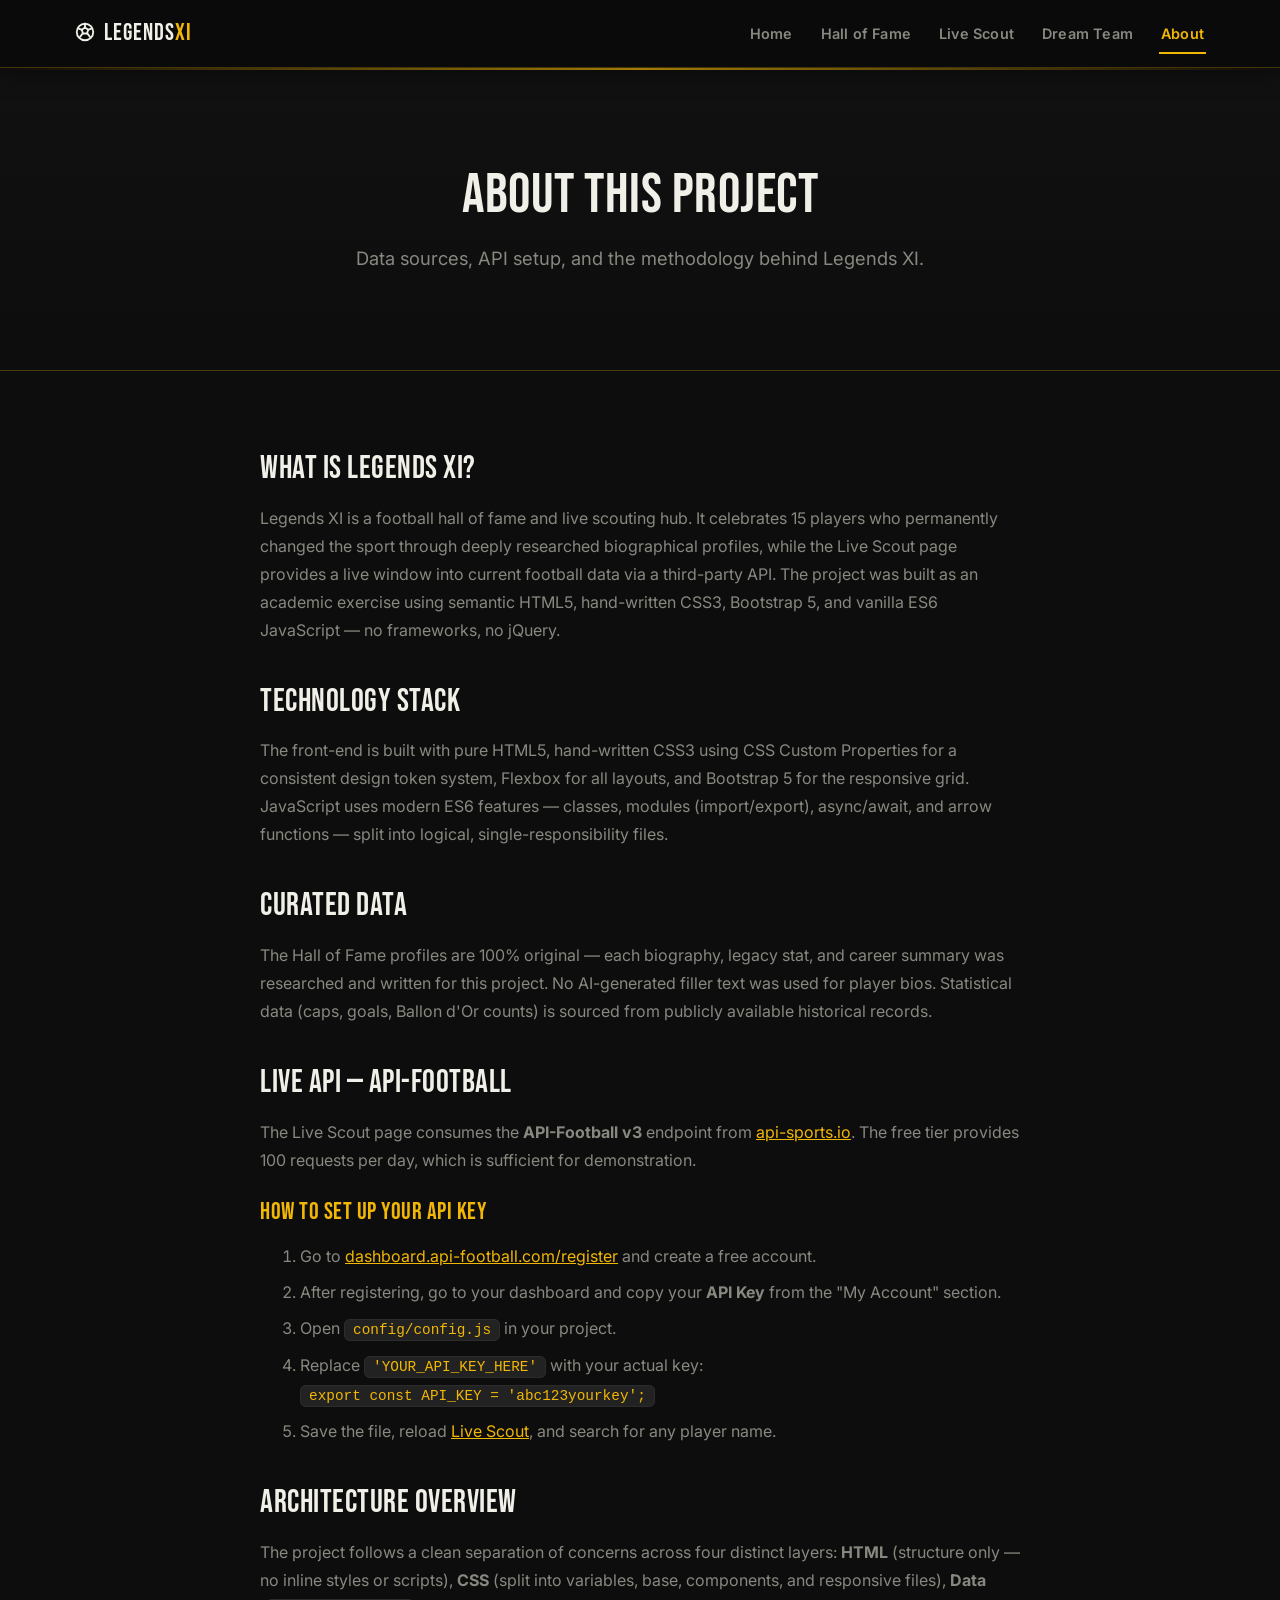
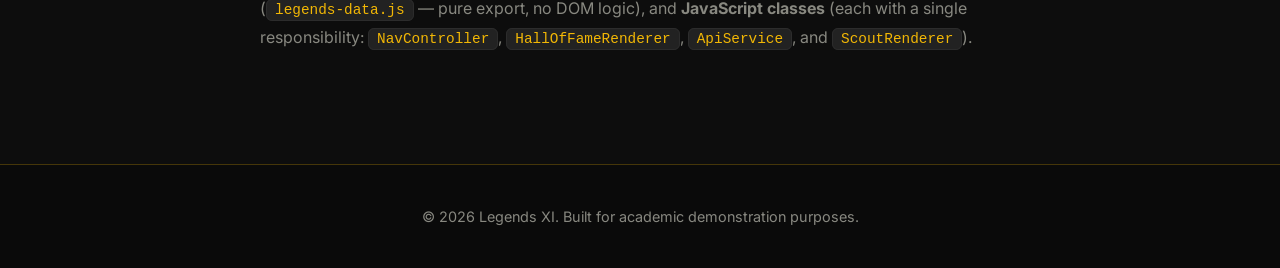
==== commit ced1ac78: "football icon and dream team filtering by position" ====
--- a/about.html
+++ b/about.html
@@ -21,7 +21,13 @@
     <nav class="navbar-custom" aria-label="Primary navigation">
       <div class="navbar-custom__container">
         <a href="index.html" class="navbar-custom__brand" aria-label="Legends XI home">
-          <span class="navbar-custom__brand-mark">⚽</span>
+          <span class="navbar-custom__brand-mark">
+            <svg viewBox="0 0 24 24" width="22" height="22" fill="none" stroke="currentColor" stroke-width="2" stroke-linecap="round" stroke-linejoin="round">
+             <circle cx="12" cy="12" r="9"/>
+              <path d="M12 7l3.5 2.5-1.3 4.1H9.8L8.5 9.5 12 7z"/>
+              <path d="M12 3v4M4.5 8l3.5 1.5M19.5 8L16 9.5M6.5 17.5l3-4M17.5 17.5l-3-4M12 21v"/>
+            </svg>
+          </span>
           <span class="navbar-custom__brand-text">LEGENDS<span class="navbar-custom__brand-accent">XI</span></span>
         </a>
         <button class="navbar-custom__toggle" type="button" aria-expanded="false"
--- a/css/variables.css
+++ b/css/variables.css
@@ -1,56 +1,66 @@
 /* ==========================================================================
-   DESIGN TOKENS — Legends XI
-   A professional football/sports aesthetic built on CSS Custom Properties.
-   Every color, font, spacing, and radius value used across the site is
-   defined here ONCE so the whole UI stays visually consistent.
+   DESIGN TOKENS — Legends XI  ·  Dark / Gold / White Edition
+   A premium "legendary status" palette:
+     — Near-black backgrounds evoke a dark stadium at night
+     — Gold (#F2B705) is the sole accent — trophy, prestige, authority
+     — Off-white type creates crisp contrast without harsh pure-white glare
    ========================================================================== */
 
 :root {
-  /* ---- Color Palette ----
-     Inspired by a night-match pitch: deep forest green surfaces,
-     a vivid "kit" accent gold, and crisp off-white text for contrast. */
-  --color-primary: #0B6E4F;        /* deep pitch green — headers, nav, primary buttons */
-  --color-primary-dark: #074A35;   /* darker shade for hover/active states */
-  --color-secondary: #1B1B2F;      /* near-black navy — footer, dark surfaces */
-  --color-accent: #F2B705;         /* gold — CTAs, badges, highlights, active link underline */
-  --color-accent-dark: #C99304;    /* accent hover state */
+  /* ── Color Palette ────────────────────────────────────────────────────── */
 
-  --color-bg: #F7F7F2;             /* warm off-white page background */
-  --color-surface: #FFFFFF;        /* card / panel surfaces */
-  --color-surface-alt: #EFEFE8;    /* subtle alternate surface (stripes, table rows) */
+  /* Backgrounds & surfaces */
+  --color-bg:           #0D0D0D;   /* page background — deep black          */
+  --color-surface:      #1A1A1A;   /* card / panel surface                  */
+  --color-surface-alt:  #222222;   /* alternate surface (stripes, table alt)*/
+  --color-surface-raised: #252525; /* slightly lifted surface for depth     */
 
-  --color-text-primary: #1B1B2F;   /* main body text, AA-compliant on light backgrounds */
-  --color-text-secondary: #5A5A66; /* muted text, captions, metadata */
-  --color-text-on-dark: #F7F7F2;   /* text used on primary/secondary dark surfaces */
-  --color-text-on-accent: #1B1B2F; /* text on gold accent backgrounds (needs dark text for contrast) */
+  /* Brand greens replaced by dark tones — gold is the only "color" now */
+  --color-primary:      #1C1C1C;   /* nav, headers, primary containers      */
+  --color-primary-dark: #111111;   /* deeper shade for hover / active       */
 
-  --color-border: #E0E0D8;         /* hairline borders / dividers */
-  --color-success: #2E7D32;
-  --color-error: #C62828;
-  --color-error-bg: #FDECEA;
+  /* Secondary (footer, darker panels) */
+  --color-secondary:    #0A0A0A;   /* near-pure black                       */
 
-  /* ---- Typography ----
-     Bebas Neue: bold condensed display font for headings (sporty, high-impact).
-     Inter: highly legible body font with a full weight range for hierarchy. */
+  /* Gold accent — the single pop of color across the entire UI */
+  --color-accent:       #F2B705;   /* trophy gold — CTAs, active links      */
+  --color-accent-dark:  #C99304;   /* darker gold for hover states          */
+  --color-accent-muted: rgba(242,183,5,0.12); /* subtle gold tint for bg   */
+
+  /* Text */
+  --color-text-primary:   #F0EFE8;  /* warm off-white — main body text      */
+  --color-text-secondary: #888880;  /* muted grey — captions, metadata      */
+  --color-text-on-dark:   #F0EFE8;  /* text on dark surfaces                */
+  --color-text-on-accent: #0D0D0D;  /* black text on gold (contrast safe)   */
+
+  /* Borders / dividers */
+  --color-border:       #2C2C2C;   /* subtle dark border                    */
+  --color-border-gold:  rgba(242,183,5,0.25); /* gold-tinted border accent  */
+
+  /* Status */
+  --color-success:      #2E7D32;
+  --color-error:        #EF5350;
+  --color-error-bg:     rgba(239,83,80,0.1);
+
+  /* ── Typography ──────────────────────────────────────────────────────── */
   --font-heading: 'Bebas Neue', 'Arial Narrow', sans-serif;
-  --font-body: 'Inter', system-ui, -apple-system, sans-serif;
+  --font-body:    'Inter', system-ui, -apple-system, sans-serif;
 
-  --fw-regular: 400;
-  --fw-medium: 500;
+  --fw-regular:  400;
+  --fw-medium:   500;
   --fw-semibold: 600;
-  --fw-bold: 700;
+  --fw-bold:     700;
 
-  --fs-xs: 0.8rem;
-  --fs-sm: 0.9rem;
+  --fs-xs:   0.8rem;
+  --fs-sm:   0.9rem;
   --fs-base: 1rem;
-  --fs-lg: 1.15rem;
-  --fs-xl: 1.5rem;
-  --fs-2xl: 2rem;
-  --fs-3xl: 2.75rem;
-  --fs-4xl: 3.5rem;
+  --fs-lg:   1.15rem;
+  --fs-xl:   1.5rem;
+  --fs-2xl:  2rem;
+  --fs-3xl:  2.75rem;
+  --fs-4xl:  3.5rem;
 
-  /* ---- Spacing Scale ----
-     Consistent rhythm used for padding/margin across all components. */
+  /* ── Spacing ─────────────────────────────────────────────────────────── */
   --space-xs: 0.5rem;
   --space-sm: 1rem;
   --space-md: 1.5rem;
@@ -58,23 +68,25 @@
   --space-xl: 4rem;
   --space-2xl: 6rem;
 
-  /* ---- Shape & Elevation ---- */
+  /* ── Shape ───────────────────────────────────────────────────────────── */
   --radius-sm: 6px;
   --radius-md: 12px;
   --radius-lg: 20px;
 
-  --shadow-sm: 0 2px 8px rgba(27, 27, 47, 0.06);
-  --shadow-md: 0 6px 20px rgba(27, 27, 47, 0.10);
-  --shadow-lg: 0 12px 32px rgba(27, 27, 47, 0.16);
+  /* ── Elevation — dark UI shadows use gold tint, not grey ─────────────── */
+  --shadow-sm: 0 2px 8px  rgba(0,0,0,0.45);
+  --shadow-md: 0 6px 20px rgba(0,0,0,0.55);
+  --shadow-lg: 0 12px 36px rgba(0,0,0,0.70);
 
-  /* ---- Motion ----
-     Single source of truth for transitions so every interactive element
-     feels consistent ("crisp" hover/focus/active states per UX brief). */
+  /* Gold glow — used on hover/active cards for the "legendary" feel */
+  --shadow-gold: 0 0 0 1px rgba(242,183,5,0.4), 0 8px 28px rgba(242,183,5,0.15);
+
+  /* ── Motion ──────────────────────────────────────────────────────────── */
   --transition-fast: all 0.2s ease;
   --transition-base: all 0.3s ease;
 
-  /* ---- Layout ---- */
-  --navbar-height: 72px;
-  --navbar-height-mobile: 60px;
-  --container-max: 1180px;
+  /* ── Layout ──────────────────────────────────────────────────────────── */
+  --navbar-height:        68px;
+  --navbar-height-mobile: 58px;
+  --container-max:        1180px;
 }
--- a/css/base.css
+++ b/css/base.css
@@ -1,60 +1,40 @@
 /* ==========================================================================
-   BASE STYLES — resets, global element defaults, typography hierarchy
+   BASE — resets, global element defaults, dark-theme typography
    ========================================================================== */
 
-* {
-  box-sizing: border-box;
-}
+* { box-sizing: border-box; }
 
-html {
-  scroll-behavior: smooth;
-}
+html { scroll-behavior: smooth; }
 
 body {
   margin: 0;
+  /* NO padding-top — nav is position:sticky, stays in document flow */
   font-family: var(--font-body);
   font-size: var(--fs-base);
   font-weight: var(--fw-regular);
   color: var(--color-text-primary);
   background-color: var(--color-bg);
   line-height: 1.6;
-  /* Offset content so it never sits under the fixed sticky nav */
-  padding-top: var(--navbar-height);
 }
 
-img {
-  max-width: 100%;
-  display: block;
-}
+img   { max-width: 100%; display: block; }
+a     { color: inherit; text-decoration: none; }
+ul    { list-style: none; margin: 0; padding: 0; }
 
-a {
-  color: inherit;
-  text-decoration: none;
-}
-
-ul {
-  list-style: none;
-  margin: 0;
-  padding: 0;
-}
-
-/* ---- Typographic Hierarchy ----
-   Bebas Neue (display) for all headings = strong visual weight contrast
-   against the Inter body copy, satisfying the "clear typographic hierarchy"
-   requirement. */
+/* ── Typographic hierarchy ── */
 h1, h2, h3, h4 {
   font-family: var(--font-heading);
-  font-weight: var(--fw-regular); /* Bebas Neue is inherently bold/condensed */
+  font-weight: var(--fw-regular); /* Bebas Neue is display-weight by design */
   letter-spacing: 0.5px;
   line-height: 1.15;
   margin: 0 0 var(--space-sm) 0;
-  color: var(--color-secondary);
+  color: var(--color-text-primary); /* white on dark bg */
 }
 
 h1 { font-size: var(--fs-4xl); }
 h2 { font-size: var(--fs-3xl); }
 h3 { font-size: var(--fs-2xl); }
-h4 { font-size: var(--fs-xl); }
+h4 { font-size: var(--fs-xl);  }
 
 p {
   margin: 0 0 var(--space-sm) 0;
@@ -67,35 +47,31 @@
   padding: 0 var(--space-md);
 }
 
-/* ---- Accessible focus ring ----
-   Visible on every focusable element, satisfies a11y requirement.
-   Uses :focus-visible so it only shows for keyboard navigation,
-   not on every mouse click (modern best practice). */
+/* ── Accessible focus ring (gold on dark = perfect contrast) ── */
 a:focus-visible,
 button:focus-visible,
 input:focus-visible,
 select:focus-visible {
-  outline: 3px solid var(--color-accent);
-  outline-offset: 2px;
+  outline: 2px solid var(--color-accent);
+  outline-offset: 3px;
   border-radius: var(--radius-sm);
 }
 
-/* Skip-to-content target gets no visible outline change since it's instant */
 #main-content {
   scroll-margin-top: var(--navbar-height);
 }
 
+/* ── Footer ── */
 .site-footer {
   background-color: var(--color-secondary);
   color: var(--color-text-on-dark);
   padding: var(--space-lg) 0;
-  margin-top: var(--space-2xl);
+  margin-top: 0;
   text-align: center;
+  border-top: 1px solid var(--color-border-gold);
 }
-
 .site-footer p {
-  color: var(--color-text-on-dark);
-  opacity: 0.7;
+  color: var(--color-text-secondary);
   margin: 0;
   font-size: var(--fs-sm);
 }
--- a/css/components.css
+++ b/css/components.css
@@ -1,701 +1,679 @@
 /* ==========================================================================
-   COMPONENTS — Legends XI (full consolidated file)
-   ========================================================================== */
-
-/* ---- Utility ---- */
-.visually-hidden {
-  position: absolute; width: 1px; height: 1px;
-  overflow: hidden; clip: rect(0,0,0,0); white-space: nowrap;
-}
-
-/* ---- Skip link ---- */
+   COMPONENTS — Legends XI · Dark / Gold / White
+   ========================================================================== */
+
+/* ── Utility ── */
+.visually-hidden { position:absolute;width:1px;height:1px;overflow:hidden;clip:rect(0,0,0,0);white-space:nowrap; }
+
+/* ── Skip link ── */
 .skip-link {
-  position: absolute; top: -100px; left: var(--space-sm);
-  background-color: var(--color-accent); color: var(--color-text-on-accent);
-  font-weight: var(--fw-bold); padding: var(--space-xs) var(--space-md);
-  border-radius: 0 0 var(--radius-sm) var(--radius-sm);
-  z-index: 9999; transition: top 0.2s ease; text-decoration: none;
-}
-.skip-link:focus { top: 0; }
-
-/* ==========================================================================
-   STICKY NAVIGATION — Fix #1
-   position:sticky keeps nav in the flow (no layout shift) while pinning
-   it to the top of the viewport. z-index sits above all content.
-   ========================================================================== */
+  position:absolute;top:-100px;left:var(--space-sm);
+  background:var(--color-accent);color:var(--color-text-on-accent);
+  font-weight:var(--fw-bold);padding:var(--space-xs) var(--space-md);
+  border-radius:0 0 var(--radius-sm) var(--radius-sm);
+  z-index:9999;transition:top 0.2s ease;text-decoration:none;
+}
+.skip-link:focus { top:0; }
+
+/* ==========================================================================
+   STICKY NAVIGATION
+   ========================================================================== */
+/* ── The <header> element wraps the nav and must be the sticky element.
+       position:sticky on the inner <nav> doesn't work because sticky
+       elements can only stick within their parent's scroll bounds —
+       and the parent <header> is the same height as the nav itself,
+       so there is no scroll room inside it. ── */
+header {
+  position: sticky;
+  top: 0;
+  z-index: 1000;
+}
+
 .navbar-custom {
-  position: sticky;          /* ← sticky, not fixed — avoids content jump */
-  top: 0;
-  left: 0;
+  position: relative;   /* no longer sticky — header handles that */
   width: 100%;
   height: var(--navbar-height);
-  background-color: var(--color-primary);
-  box-shadow: var(--shadow-md);
-  z-index: 1000;             /* above cards, modals sit higher at 1100+ */
-  /* Smooth shadow on scroll (intensified by .is-scrolled class from NavController) */
+  background-color: var(--color-secondary);
+  border-bottom: 1px solid var(--color-border-gold);
+  box-shadow: 0 2px 20px rgba(0,0,0,0.6);
   transition: box-shadow 0.3s ease;
 }
-
 .navbar-custom.is-scrolled {
-  box-shadow: 0 4px 24px rgba(27, 27, 47, 0.28);
+  box-shadow: 0 4px 32px rgba(0,0,0,0.85);
+}
+
+.navbar-custom__brand-mark svg {
+  transition: transform var(--transition-fast, .2s ease);
+}
+.navbar-custom__brand:hover .navbar-custom__brand-mark svg {
+  transform: rotate(180deg) scale(1.15);
+  transition-duration: 0.75s;
+  color:var(--color-accent);
 }
 
 .navbar-custom__container {
-  max-width: var(--container-max);
-  height: 100%;
-  margin: 0 auto;
-  padding: 0 var(--space-md);
-  display: flex;
-  align-items: center;
-  justify-content: space-between;
-}
-
-/* ---- Brand ---- */
+  max-width:var(--container-max);height:100%;margin:0 auto;padding:0 var(--space-md);
+  display:flex;align-items:center;justify-content:space-between;
+}
+
 .navbar-custom__brand {
-  display: flex; align-items: center; gap: var(--space-xs);
-  font-family: var(--font-heading); font-size: var(--fs-xl);
-  color: var(--color-text-on-dark); letter-spacing: 1px;
-  transition: var(--transition-fast);
-}
-.navbar-custom__brand:hover { color: var(--color-accent); }
-.navbar-custom__brand-accent { color: var(--color-accent); }
-
-/* ---- Nav links (desktop) ---- */
+  display:flex;align-items:center;gap:var(--space-xs);
+  font-family:var(--font-heading);font-size:var(--fs-xl);
+  color:var(--color-text-on-dark);letter-spacing:1px;
+  transition:var(--transition-fast);
+}
+
+.navbar-custom__brand-accent { color:var(--color-accent); }
+
 .navbar-custom__links {
-  display: flex; align-items: center; gap: var(--space-md);
-}
-
+  display:flex;align-items:center;gap:var(--space-md);
+}
 .navbar-custom__link {
-  position: relative;
-  font-weight: var(--fw-semibold); font-size: var(--fs-sm);
-  color: var(--color-text-on-dark);
-  padding: var(--space-xs) 2px;
-  transition: var(--transition-fast);
-}
-
+  position:relative;font-weight:var(--fw-semibold);font-size:var(--fs-sm);
+  color:var(--color-text-secondary);padding:var(--space-xs) 2px;
+  transition:var(--transition-fast);letter-spacing:0.2px;
+}
 .navbar-custom__link::after {
-  content: ''; position: absolute; left: 0; bottom: -4px;
-  width: 0; height: 2px;
-  background-color: var(--color-accent);
-  transition: var(--transition-fast);
-}
-
-.navbar-custom__link:hover { color: var(--color-accent); }
-.navbar-custom__link:hover::after { width: 100%; }
-.navbar-custom__link.is-active { color: var(--color-accent); }
-.navbar-custom__link.is-active::after { width: 100%; }
-.navbar-custom__link:active { transform: translateY(1px); }
-
-/* ---- Mobile toggle ---- */
+  content:'';position:absolute;left:0;bottom:-4px;
+  width:0;height:2px;background:var(--color-accent);
+  transition:var(--transition-fast);
+}
+.navbar-custom__link:hover             { color:var(--color-text-primary); }
+.navbar-custom__link:hover::after      { width:100%; }
+.navbar-custom__link.is-active         { color:var(--color-accent); }
+.navbar-custom__link.is-active::after  { width:100%; }
+.navbar-custom__link:active            { transform:translateY(1px); }
+
 .navbar-custom__toggle {
-  display: none; flex-direction: column; justify-content: center;
-  gap: 5px; width: 40px; height: 40px;
-  background: transparent; border: none; cursor: pointer;
-  padding: 0; border-radius: var(--radius-sm);
-  transition: var(--transition-fast);
-}
-.navbar-custom__toggle:hover { background-color: rgba(255,255,255,0.1); }
-
+  display:none;flex-direction:column;justify-content:center;
+  gap:5px;width:40px;height:40px;
+  background:transparent;border:none;cursor:pointer;
+  padding:0;border-radius:var(--radius-sm);transition:var(--transition-fast);
+}
+.navbar-custom__toggle:hover { background:rgba(242,183,5,0.1); }
 .navbar-custom__toggle-bar {
-  width: 24px; height: 2px;
-  background-color: var(--color-text-on-dark);
-  border-radius: 2px; transition: var(--transition-base);
-}
-
-.navbar-custom__toggle.is-open .navbar-custom__toggle-bar:nth-child(1) { transform: translateY(7px) rotate(45deg); }
-.navbar-custom__toggle.is-open .navbar-custom__toggle-bar:nth-child(2) { opacity: 0; }
-.navbar-custom__toggle.is-open .navbar-custom__toggle-bar:nth-child(3) { transform: translateY(-7px) rotate(-45deg); }
-
-/* ==========================================================================
-   HERO
+  width:24px;height:2px;background:var(--color-text-primary);
+  border-radius:2px;transition:var(--transition-base);
+}
+.navbar-custom__toggle.is-open .navbar-custom__toggle-bar:nth-child(1) { transform:translateY(7px) rotate(45deg); }
+.navbar-custom__toggle.is-open .navbar-custom__toggle-bar:nth-child(2) { opacity:0; }
+.navbar-custom__toggle.is-open .navbar-custom__toggle-bar:nth-child(3) { transform:translateY(-7px) rotate(-45deg); }
+
+/* ==========================================================================
+   HERO SECTIONS
    ========================================================================== */
 .hero {
-  padding: var(--space-2xl) 0;
-  text-align: center;
-  background: linear-gradient(180deg, var(--color-primary) 0%, var(--color-primary-dark) 100%);
-  color: var(--color-text-on-dark);
-}
-
-.hero__title    { color: var(--color-text-on-dark); font-size: var(--fs-4xl); }
-.hero__subtitle { color: var(--color-text-on-dark); opacity: .85; font-size: var(--fs-lg); max-width: 600px; margin: 0 auto; }
-
-/* Home hero variant */
+  padding:var(--space-2xl) 0;
+  text-align:center;
+  background: linear-gradient(180deg, #111111 0%, #0D0D0D 100%);
+  border-bottom:1px solid var(--color-border-gold);
+  position:relative;overflow:hidden;
+}
+/* Gold shimmer line across hero top */
+.hero::before {
+  content:'';position:absolute;top:0;left:0;right:0;height:2px;
+  background:linear-gradient(90deg, transparent, var(--color-accent), transparent);
+}
+.hero__title   { color:var(--color-text-primary);font-size:var(--fs-4xl); }
+.hero__subtitle { color:var(--color-text-secondary);font-size:var(--fs-lg);max-width:600px;margin:0 auto; }
+.hero__subtitle-home{ color:var(--color-text-secondary);font-size:var(--fs-lg);max-width:600px;margin:0;}
+
+/* Home hero */
 .hero--home {
-  padding: var(--space-2xl) 0;
-  background: linear-gradient(135deg, var(--color-secondary) 0%, var(--color-primary-dark) 50%, var(--color-primary) 100%);
-  position: relative; overflow: hidden; text-align: left;
-}
-.hero--home::before {
-  content: ''; position: absolute;
-  width: 600px; height: 600px;
-  border: 2px solid rgba(242,183,5,0.08);
-  border-radius: 50%; top: -200px; right: -100px;
-  pointer-events: none;
-}
-.hero__inner   { display: flex; align-items: center; justify-content: space-between; gap: var(--space-xl); flex-wrap: wrap; }
-.hero__text    { flex: 1 1 420px; }
-.hero__eyebrow { font-size: var(--fs-sm); font-weight: var(--fw-semibold); text-transform: uppercase; letter-spacing: 2px; color: var(--color-accent); margin: 0 0 var(--space-xs); }
-.hero__title   { font-size: clamp(2.5rem,6vw,var(--fs-4xl)); color: var(--color-text-on-dark); margin: 0 0 var(--space-sm); line-height: 1.05; }
-.hero__subtitle { font-size: var(--fs-lg); color: rgba(247,247,242,0.8); max-width: 500px; margin: 0 0 var(--space-md); }
-.hero__ctas    { display: flex; gap: var(--space-sm); flex-wrap: wrap; }
-
-.hero__badge-wrap { display: flex; flex-direction: column; gap: var(--space-sm); flex-shrink: 0; }
-.hero__badge { background-color: rgba(255,255,255,0.07); border: 1px solid rgba(255,255,255,0.12); border-radius: var(--radius-md); padding: var(--space-sm) var(--space-lg); text-align: center; min-width: 120px; backdrop-filter: blur(4px); }
-.hero__badge-num   { display: block; font-family: var(--font-heading); font-size: var(--fs-3xl); color: var(--color-accent); line-height: 1; }
-.hero__badge-label { display: block; font-size: var(--fs-xs); text-transform: uppercase; letter-spacing: 1px; color: rgba(247,247,242,.7); margin-top: 4px; }
+  text-align:left;
+  background: linear-gradient(135deg, #050505 0%, #111111 60%, #1a1200 100%);
+}
+.hero--home::after {
+  content:'';position:absolute;inset:0;
+  background:radial-gradient(ellipse at 80% 50%, rgba(242,183,5,0.07) 0%, transparent 65%);
+  pointer-events:none;
+}
+.hero__inner   { display:flex;align-items:center;justify-content:space-between;gap:var(--space-xl);flex-wrap:wrap;position:relative;z-index:1; }
+.hero__text    { flex:1 1 420px; }
+.hero__eyebrow {
+  font-size:var(--fs-xs);font-weight:var(--fw-bold);text-transform:uppercase;
+  letter-spacing:3px;color:var(--color-accent);margin:0 0 var(--space-xs);
+}
+.hero__ctas    { display:flex;gap:var(--space-sm);flex-wrap:wrap;margin-top:var(--space-md); }
+
+.hero__badge-wrap { display:flex;flex-direction:column;gap:var(--space-sm);flex-shrink:0; }
+.hero__badge {
+  background:rgba(242,183,5,0.05);
+  border:1px solid var(--color-border-gold);
+  border-radius:var(--radius-md);padding:var(--space-sm) var(--space-lg);
+  text-align:center;min-width:120px;
+}
+.hero__badge-num   { display:block;font-family:var(--font-heading);font-size:var(--fs-3xl);color:var(--color-accent);line-height:1; }
+.hero__badge-label { display:block;font-size:var(--fs-xs);text-transform:uppercase;letter-spacing:1px;color:var(--color-text-secondary);margin-top:4px; }
 
 /* ==========================================================================
    BUTTONS
    ========================================================================== */
 .btn-primary {
-  background-color: var(--color-accent); color: var(--color-text-on-accent);
-  border: none; font-family: var(--font-body); font-weight: var(--fw-semibold);
-  padding: var(--space-xs) var(--space-md); border-radius: var(--radius-sm);
-  cursor: pointer; transition: var(--transition-base); display: inline-block;
-}
-.btn-primary:hover  { background-color: var(--color-accent-dark); transform: translateY(-1px); }
-.btn-primary:active { transform: translateY(0); }
+  background:var(--color-accent);color:var(--color-text-on-accent);
+  border:none;font-family:var(--font-body);font-weight:var(--fw-bold);
+  padding:var(--space-xs) var(--space-md);border-radius:var(--radius-sm);
+  cursor:pointer;transition:var(--transition-base);display:inline-block;
+  letter-spacing:0.3px;
+}
+.btn-primary:hover  { background:var(--color-accent-dark);transform:translateY(-1px);box-shadow:var(--shadow-gold); }
+.btn-primary:active { transform:translateY(0);box-shadow:none; }
 
 .btn-outline {
-  background-color: transparent; color: var(--color-text-on-dark);
-  border: 2px solid rgba(255,255,255,0.4); font-family: var(--font-body);
-  font-weight: var(--fw-semibold); padding: var(--space-xs) var(--space-md);
-  border-radius: var(--radius-sm); cursor: pointer;
-  transition: var(--transition-base); display: inline-block;
-}
-.btn-outline:hover         { border-color: var(--color-accent); color: var(--color-accent); }
-.btn-outline--dark         { color: var(--color-text-primary); border-color: var(--color-border); }
-.btn-outline--dark:hover   { border-color: var(--color-primary); color: var(--color-primary); }
-.btn-primary--lg, .btn-outline--lg { padding: .7rem 1.8rem; font-size: var(--fs-base); }
-
-/* ==========================================================================
-   CARDS — shared grid
+  background:transparent;color:var(--color-text-primary);
+  border:1.5px solid var(--color-border-gold);
+  font-family:var(--font-body);font-weight:var(--fw-semibold);
+  padding:var(--space-xs) var(--space-md);border-radius:var(--radius-sm);
+  cursor:pointer;transition:var(--transition-base);display:inline-block;
+}
+.btn-outline:hover        { border-color:var(--color-accent);color:var(--color-accent);box-shadow:var(--shadow-gold); }
+.btn-outline--dark        { color:var(--color-text-secondary);border-color:var(--color-border); }
+.btn-outline--dark:hover  { color:var(--color-accent);border-color:var(--color-accent); }
+.btn-primary--lg, .btn-outline--lg { padding:.75rem 2rem;font-size:var(--fs-base); }
+
+/* ==========================================================================
+   LEGEND CARDS GRID
    ========================================================================== */
 .legends-grid {
-  display: grid;
-  grid-template-columns: repeat(auto-fill, minmax(180px, 1fr));
-  gap: var(--space-md);
-  padding: var(--space-lg) 0;
-}
-
-.legends-grid--home {
-  grid-template-columns: repeat(auto-fill, minmax(300px, 1fr));
-}
-
-/* ---- Scroll-in animation base state ---- */
-.legend-card, .scout-card {
-  opacity: 0;
-  transform: translateY(16px);
-  transition: opacity 0.4s ease, transform 0.4s ease, box-shadow 0.3s ease;
-}
-.legend-card.is-visible, .scout-card.is-visible { opacity: 1; transform: translateY(0); }
-.no-observer .legend-card, .no-observer .scout-card { opacity: 1; transform: none; }
-
-/* ==========================================================================
-   LEGEND CARDS — compact (Hall of Fame, Fix #2)
-   Shows only photo + name. Details live in the modal.
-   ========================================================================== */
+  display:grid;
+  grid-template-columns:repeat(auto-fill, minmax(180px,1fr));
+  gap:var(--space-md);
+  padding:var(--space-lg) 0;
+}
+.legends-grid--home { grid-template-columns:repeat(auto-fill,minmax(300px,1fr)); margin-left: 5px; margin-right: 5px;}
+
+/* Scroll-in animation */
+.legend-card, .scout-card { opacity:0;transform:translateY(16px);transition:opacity 0.4s ease,transform 0.4s ease,box-shadow 0.3s ease; }
+.legend-card.is-visible, .scout-card.is-visible { opacity:1;transform:translateY(0); }
+.no-observer .legend-card, .no-observer .scout-card { opacity:1;transform:none; }
+
+/* Compact Hall-of-Fame card */
 .legend-card--compact {
-  background-color: var(--color-surface);
-  border-radius: var(--radius-md);
-  box-shadow: var(--shadow-sm);
-  overflow: hidden;
-  cursor: pointer;
-  border: 2px solid transparent;
-  transition: var(--transition-base);
+  background:var(--color-surface);
+  border-radius:var(--radius-md);
+  box-shadow:var(--shadow-sm);
+  overflow:hidden;cursor:pointer;
+  border:1px solid var(--color-border);
+  transition:var(--transition-base);
 }
 .legend-card--compact:hover {
-  border-color: var(--color-accent);
-  transform: translateY(-4px);
-  box-shadow: var(--shadow-lg);
-}
-.legend-card--compact:focus-visible {
-  outline: 3px solid var(--color-accent);
-  outline-offset: 2px;
-}
-
-.legend-card__img-wrap { position: relative; width: 100%; aspect-ratio: 3/4; overflow: hidden; background-color: var(--color-primary); }
-.legend-card__img      { width: 100%; height: 100%; object-fit: cover; object-position: top center; transition: transform 0.4s ease; }
-.legend-card--compact:hover .legend-card__img { transform: scale(1.05); }
-.legend-card__flag     { position: absolute; top: var(--space-xs); right: var(--space-xs); font-size: 1.5rem; filter: drop-shadow(0 2px 4px rgba(0,0,0,0.4)); }
-
-/* Hover overlay — "View Profile" */
+  border-color:var(--color-accent);
+  box-shadow:var(--shadow-gold);
+  transform:translateY(-4px);
+}
+.legend-card--compact:focus-visible { outline:2px solid var(--color-accent);outline-offset:2px; }
+
+.legend-card__img-wrap {
+  position:relative;width:100%;aspect-ratio:3/4;
+  overflow:hidden;background:var(--color-surface-raised);
+  border-radius: 10px;
+}
+.legend-card__img {
+  width:100%;height:100%;object-fit:cover;object-position:top center;
+  transition:transform 0.4s ease;
+}
+.legend-card--compact:hover .legend-card__img { transform:scale(1.05); }
+.legend-card__flag {
+  position:absolute;top:var(--space-xs);right:var(--space-xs);
+  font-size:1.5rem;filter:drop-shadow(0 2px 4px rgba(0,0,0,0.7));
+}
+
 .legend-card__overlay {
-  position: absolute; inset: 0;
-  background: linear-gradient(to top, rgba(11,110,79,0.85) 0%, transparent 55%);
-  display: flex; align-items: flex-end; justify-content: center;
-  padding-bottom: var(--space-sm);
-  opacity: 0; transition: var(--transition-base);
-}
-.legend-card--compact:hover .legend-card__overlay { opacity: 1; }
+  position:absolute;inset:0;
+  background:linear-gradient(to top, rgba(0,0,0,0.88) 0%, transparent 55%);
+  display:flex;align-items:flex-end;justify-content:center;
+  padding-bottom:var(--space-sm);
+  opacity:0;transition:var(--transition-base);
+}
+.legend-card--compact:hover .legend-card__overlay { opacity:1; }
 .legend-card__overlay-text {
-  color: #fff; font-weight: var(--fw-semibold); font-size: var(--fs-sm);
-  letter-spacing: 0.5px;
+  color:var(--color-accent);font-weight:var(--fw-bold);font-size:var(--fs-xs);
+  letter-spacing:1.5px;text-transform:uppercase;
 }
 
 .legend-card__compact-body {
-  padding: var(--space-sm);
-  display: flex; flex-direction: column; align-items: center; gap: 6px;
-  text-align: center;
-}
-.legend-card__name { font-size: var(--fs-base); font-family: var(--font-heading); color: var(--color-secondary); margin: 0; }
-
-/* Position pill colours */
-.legend-card__pos            { font-size: var(--fs-xs); font-weight: var(--fw-bold); padding: 2px 10px; border-radius: 999px; text-transform: uppercase; letter-spacing: .5px; }
-.legend-card__pos--goalkeeper { background: #FFF3CD; color: #856404; }
-.legend-card__pos--defender   { background: #D1E7DD; color: #0A3622; }
-.legend-card__pos--midfielder { background: #CFE2FF; color: #084298; }
-.legend-card__pos--attacker   { background: #F8D7DA; color: #842029; }
-.legend-card__pos--forward    { background: #F8D7DA; color: #842029; }
-.legend-card__pos--unknown    { background: var(--color-surface-alt); color: var(--color-text-secondary); }
-
-/* ==========================================================================
-   HOF MODAL — Full player detail (Fix #2)
+  padding:var(--space-sm);display:flex;flex-direction:column;
+  align-items:center;gap:6px;text-align:center;
+  background:var(--color-surface);
+}
+.legend-card__name { font-size:var(--fs-base);font-family:var(--font-heading);color:var(--color-text-primary);margin:0;letter-spacing:.5px; }
+
+/* Position pills */
+.legend-card__pos { font-size:var(--fs-xs);font-weight:var(--fw-bold);padding:2px 10px;border-radius:999px;text-transform:uppercase;letter-spacing:.5px; }
+.legend-card__pos--goalkeeper { background:rgba(255,193,7,0.15); color:#FFD54F; border:1px solid rgba(255,193,7,0.3); }
+.legend-card__pos--defender   { background:rgba(30,136,229,0.15); color:#64B5F6; border:1px solid rgba(30,136,229,0.3); }
+.legend-card__pos--midfielder { background:rgba(67,160,71,0.15);  color:#81C784; border:1px solid rgba(67,160,71,0.3);  }
+.legend-card__pos--attacker   { background:rgba(229,57,53,0.15);  color:#EF9A9A; border:1px solid rgba(229,57,53,0.3);  }
+.legend-card__pos--forward    { background:rgba(229,57,53,0.15);  color:#EF9A9A; border:1px solid rgba(229,57,53,0.3);  }
+.legend-card__pos--unknown    { background:rgba(255,255,255,0.07);color:var(--color-text-secondary);border:1px solid var(--color-border); }
+
+/* ==========================================================================
+   HOF MODAL — full player detail
    ========================================================================== */
 .hof-modal-overlay {
-  position: fixed; inset: 0;
-  background: rgba(27,27,47,0.75);
-  backdrop-filter: blur(4px);
-  z-index: 1200;
-  display: flex; align-items: center; justify-content: center;
-  padding: var(--space-md);
-  opacity: 0; pointer-events: none;
-  transition: opacity 0.3s ease;
-}
-.hof-modal-overlay.is-open { opacity: 1; pointer-events: all; }
+  position:fixed;inset:0;
+  background:rgba(0,0,0,0.85);backdrop-filter:blur(6px);
+  z-index:1200;display:flex;align-items:center;justify-content:center;
+  padding:var(--space-md);opacity:0;pointer-events:none;transition:opacity 0.3s ease;
+}
+.hof-modal-overlay.is-open { opacity:1;pointer-events:all; }
 
 .hof-modal {
-  background: var(--color-surface);
-  border-radius: var(--radius-lg);
-  max-width: 680px; width: 100%;
-  max-height: 88vh; overflow-y: auto;
-  box-shadow: var(--shadow-lg);
-  position: relative;
-  transform: translateY(20px);
-  transition: transform 0.3s ease;
-}
-.hof-modal-overlay.is-open .hof-modal { transform: translateY(0); }
+  background:var(--color-surface);
+  border:1px solid var(--color-border-gold);
+  border-radius:var(--radius-lg);
+  max-width:680px;width:100%;max-height:88vh;overflow-y:auto;
+  box-shadow:var(--shadow-gold);
+  position:relative;transform:translateY(20px);transition:transform 0.3s ease;
+}
+.hof-modal-overlay.is-open .hof-modal { transform:translateY(0); }
 
 .hof-modal__close {
-  position: absolute; top: var(--space-sm); right: var(--space-sm);
-  width: 36px; height: 36px;
-  background: var(--color-surface-alt); border: none;
-  border-radius: 50%; font-size: 1.3rem; cursor: pointer;
-  display: flex; align-items: center; justify-content: center;
-  z-index: 1; transition: var(--transition-fast);
-}
-.hof-modal__close:hover { background: var(--color-accent); color: var(--color-text-on-accent); }
-
-.hof-modal__inner { padding: var(--space-lg); }
+  position:absolute;top:var(--space-sm);right:var(--space-sm);
+  width:36px;height:36px;background:var(--color-surface-alt);
+  border:1px solid var(--color-border);border-radius:50%;font-size:1.3rem;
+  cursor:pointer;display:flex;align-items:center;justify-content:center;
+  z-index:1;transition:var(--transition-fast);color:var(--color-text-secondary);
+}
+.hof-modal__close:hover { background:var(--color-accent);color:var(--color-text-on-accent);border-color:var(--color-accent); }
+
+.hof-modal__inner { padding:var(--space-lg); }
 
 .hof-modal__hero {
-  display: flex; gap: var(--space-md); align-items: flex-start;
-  margin-bottom: var(--space-md);
-  flex-wrap: wrap;
+  display:flex;gap:var(--space-md);align-items:flex-start;
+  margin-bottom:var(--space-md);flex-wrap:wrap;
 }
 .hof-modal__photo {
-  width: 140px; height: 170px; object-fit: cover; object-position: top;
-  border-radius: var(--radius-md); flex-shrink: 0;
-  box-shadow: var(--shadow-md);
-}
-.hof-modal__title-block { flex: 1; min-width: 200px; }
-.hof-modal__flag   { font-size: 2rem; }
-.hof-modal__name   { font-size: var(--fs-3xl); color: var(--color-secondary); margin: 4px 0; }
-.hof-modal__sub    { font-size: var(--fs-sm); color: var(--color-text-secondary); margin: 0 0 var(--space-xs); }
-.hof-modal__badges { display: flex; flex-wrap: wrap; gap: 6px; margin-top: var(--space-xs); }
+  width:140px;height:170px;object-fit:cover;object-position:top;
+  border-radius:var(--radius-md);flex-shrink:0;
+  box-shadow:var(--shadow-md);border:1px solid var(--color-border-gold);
+}
+.hof-modal__title-block { flex:1;min-width:200px; }
+.hof-modal__flag   { font-size:2rem; }
+.hof-modal__name   { font-size:var(--fs-3xl);color:var(--color-text-primary);margin:4px 0; }
+.hof-modal__sub    { font-size:var(--fs-sm);color:var(--color-text-secondary);margin:0 0 var(--space-xs); }
+.hof-modal__badges { display:flex;flex-wrap:wrap;gap:6px;margin-top:var(--space-xs); }
 
 .hof-modal__stats-row {
-  display: flex; justify-content: space-around;
-  background: var(--color-surface-alt);
-  border-radius: var(--radius-md);
-  padding: var(--space-md) 0;
-  margin-bottom: var(--space-md);
-}
-.hof-modal__stat       { display: flex; flex-direction: column; align-items: center; gap: 4px; }
-.hof-modal__stat-val   { font-family: var(--font-heading); font-size: var(--fs-2xl); color: var(--color-secondary); }
-.hof-modal__stat-label { font-size: var(--fs-xs); color: var(--color-text-secondary); text-transform: uppercase; letter-spacing: .4px; }
-
-.hof-modal__section       { margin-bottom: var(--space-md); }
-.hof-modal__section-title { font-size: var(--fs-base); font-weight: var(--fw-bold); color: var(--color-primary); margin: 0 0 var(--space-xs); }
-.hof-modal__legacy        { font-size: var(--fs-sm); color: var(--color-text-secondary); margin: 0; font-style: italic; }
-.hof-modal__bio           { font-size: var(--fs-sm); color: var(--color-text-secondary); line-height: 1.75; margin: 0; }
-
-/* Prevent body scroll while modal open */
-body.modal-open { overflow: hidden; }
-
-/* Legend badges */
-.legend-badge             { font-size: var(--fs-xs); font-weight: var(--fw-semibold); padding: 2px 10px; border-radius: 999px; }
-.legend-badge--gold       { background: var(--color-accent); color: var(--color-text-on-accent); }
-.legend-badge--muted      { background: var(--color-surface-alt); color: var(--color-text-secondary); }
-.legend-badge--era        { background: var(--color-primary); color: var(--color-text-on-dark); }
-
-/* ==========================================================================
-   HALL OF FAME FILTERS (Fix #6)
+  display:flex;justify-content:space-around;
+  background:var(--color-surface-alt);
+  border:1px solid var(--color-border);
+  border-radius:var(--radius-md);padding:var(--space-md) 0;
+  margin-bottom:var(--space-md);
+}
+.hof-modal__stat       { display:flex;flex-direction:column;align-items:center;gap:4px; }
+.hof-modal__stat-val   { font-family:var(--font-heading);font-size:var(--fs-2xl);color:var(--color-accent); }
+.hof-modal__stat-label { font-size:var(--fs-xs);color:var(--color-text-secondary);text-transform:uppercase;letter-spacing:.4px; }
+
+.hof-modal__section       { margin-bottom:var(--space-md); }
+.hof-modal__section-title { font-size:var(--fs-base);font-weight:var(--fw-bold);color:var(--color-accent);margin:0 0 var(--space-xs); }
+.hof-modal__legacy        { font-size:var(--fs-sm);color:var(--color-text-primary);margin:0;font-style:italic;line-height:1.6; }
+.hof-modal__bio           { font-size:var(--fs-sm);color:var(--color-text-secondary);line-height:1.8;margin:0; }
+
+body.modal-open { overflow:hidden; }
+
+/* Badges */
+.legend-badge             { font-size:var(--fs-xs);font-weight:var(--fw-semibold);padding:3px 10px;border-radius:999px; }
+.legend-badge--gold       { background:var(--color-accent);color:var(--color-text-on-accent); }
+.legend-badge--muted      { background:var(--color-surface-alt);color:var(--color-text-secondary);border:1px solid var(--color-border); }
+.legend-badge--era        { background:var(--color-accent-muted);color:var(--color-accent);border:1px solid var(--color-border-gold); }
+
+/* ==========================================================================
+   HOF FILTERS
    ========================================================================== */
 .hof-filters {
-  display: flex; flex-wrap: wrap; gap: var(--space-md);
-  padding: var(--space-lg) 0 var(--space-sm);
-  border-bottom: 1px solid var(--color-border);
-  margin-bottom: var(--space-sm);
-  align-items: center;
-}
-.hof-filters__group   { display: flex; align-items: center; gap: var(--space-xs); flex-wrap: wrap; }
-.hof-filters__label   { font-size: var(--fs-xs); font-weight: var(--fw-bold); text-transform: uppercase; letter-spacing: .5px; color: var(--color-text-secondary); white-space: nowrap; }
-.hof-filters__btns    { display: flex; flex-wrap: wrap; gap: 6px; }
+  display:flex;flex-wrap:wrap;gap:var(--space-md);
+  padding:var(--space-lg) 0 var(--space-sm);
+  border-bottom:1px solid var(--color-border);
+  margin-bottom:var(--space-sm);align-items:center;
+}
+.hof-filters__group { display:flex;align-items:center;gap:var(--space-xs);flex-wrap:wrap; }
+.hof-filters__label { font-size:var(--fs-xs);font-weight:var(--fw-bold);text-transform:uppercase;letter-spacing:.5px;color:var(--color-text-secondary);white-space:nowrap; }
+.hof-filters__btns  { display:flex;flex-wrap:wrap;gap:6px; }
 
 .hof-filter-btn {
-  font-family: var(--font-body); font-size: var(--fs-xs); font-weight: var(--fw-semibold);
-  padding: 4px 14px; border-radius: 999px;
-  border: 1px solid var(--color-border);
-  background: var(--color-surface); color: var(--color-text-primary);
-  cursor: pointer; transition: var(--transition-fast);
-}
-.hof-filter-btn:hover        { border-color: var(--color-primary); color: var(--color-primary); }
-.hof-filter-btn.is-active    { background: var(--color-primary); color: var(--color-text-on-dark); border-color: var(--color-primary); }
-.hof-filter-btn--reset       { border-color: var(--color-error); color: var(--color-error); margin-left: auto; }
-.hof-filter-btn--reset:hover { background: var(--color-error); color: #fff; border-color: var(--color-error); }
+  font-family:var(--font-body);font-size:var(--fs-xs);font-weight:var(--fw-semibold);
+  padding:4px 14px;border-radius:999px;
+  border:1px solid var(--color-border);
+  background:var(--color-surface);color:var(--color-text-secondary);
+  cursor:pointer;transition:var(--transition-fast);
+}
+.hof-filter-btn:hover     { border-color:var(--color-accent);color:var(--color-accent); }
+.hof-filter-btn.is-active { background:var(--color-accent);color:var(--color-text-on-accent);border-color:var(--color-accent); }
+.hof-filter-btn--reset    { border-color:var(--color-error);color:var(--color-error);margin-left:auto; }
+.hof-filter-btn--reset:hover { background:var(--color-error);color:#fff;border-color:var(--color-error); }
 
 /* ==========================================================================
    STATE PANELS
    ========================================================================== */
-.state-panel         { grid-column: 1 / -1; text-align: center; padding: var(--space-2xl) var(--space-md); }
-.state-panel--hidden { display: none; }
-.state-panel__icon   { font-size: 3rem; margin: 0 0 var(--space-sm); }
-.state-panel__title  { font-family: var(--font-heading); font-size: var(--fs-2xl); color: var(--color-secondary); margin: 0 0 var(--space-xs); }
-.state-panel__msg    { font-size: var(--fs-sm); color: var(--color-text-secondary); margin: 0; }
-
-/* ── Spinner ── */
-.spinner { display: flex; justify-content: center; align-items: center; margin: 0 auto var(--space-sm); width: 60px; height: 60px; }
+.state-panel         { grid-column:1/-1;text-align:center;padding:var(--space-2xl) var(--space-md); }
+.state-panel--hidden { display:none; }
+.state-panel__icon   { font-size:3rem;margin:0 0 var(--space-sm); }
+.state-panel__title  { font-family:var(--font-heading);font-size:var(--fs-2xl);color:var(--color-text-primary);margin:0 0 var(--space-xs); }
+.state-panel__msg    { font-size:var(--fs-sm);color:var(--color-text-secondary);margin:0; }
+
+.spinner { display:flex;justify-content:center;align-items:center;margin:0 auto var(--space-sm);width:60px;height:60px; }
 .spinner__ball {
-  width: 48px; height: 48px; border-radius: 50%;
-  background: radial-gradient(circle at 50% 50%, #fff 60%, transparent 60%),
-    conic-gradient(#222 0deg 72deg, #fff 72deg 144deg, #222 144deg 216deg, #fff 216deg 288deg, #222 288deg 360deg);
-  box-shadow: inset 0 0 0 2px #222, var(--shadow-md);
-  animation: spinBall 0.9s linear infinite;
-}
-@keyframes spinBall { to { transform: rotate(360deg); } }
-
-/* ==========================================================================
-   SCOUT PAGE — search form + cards + fixtures (Fix #3, #5)
+  width:48px;height:48px;border-radius:50%;
+  background:radial-gradient(circle at 50% 50%,#fff 60%,transparent 60%),
+    conic-gradient(#111 0deg 72deg,#fff 72deg 144deg,#111 144deg 216deg,#fff 216deg 288deg,#111 288deg 360deg);
+  box-shadow:inset 0 0 0 2px #111,0 0 12px rgba(242,183,5,0.3);
+  animation:spinBall 0.9s linear infinite;
+}
+@keyframes spinBall { to { transform:rotate(360deg); } }
+
+/* ==========================================================================
+   LIVE SCOUT — search form, cards, fixtures
    ========================================================================== */
 .scout-search-form {
-  background: var(--color-surface); border-radius: var(--radius-md);
-  box-shadow: var(--shadow-sm); padding: var(--space-md);
-  display: flex; flex-wrap: wrap; gap: var(--space-sm);
-  align-items: center; margin: var(--space-lg) 0 var(--space-md);
+  background:var(--color-surface);
+  border:1px solid var(--color-border);
+  border-radius:var(--radius-md);
+  box-shadow:var(--shadow-sm);
+  padding:var(--space-md);
+  display:flex;flex-wrap:wrap;gap:var(--space-sm);align-items:center;
+  margin:var(--space-lg) 0 var(--space-md);
 }
 .scout-search-form__input {
-  flex: 1 1 220px; font-family: var(--font-body); font-size: var(--fs-base);
-  padding: .6rem var(--space-sm); border: 1.5px solid var(--color-border);
-  border-radius: var(--radius-sm); background: var(--color-bg);
-  color: var(--color-text-primary); transition: var(--transition-fast);
-}
-.scout-search-form__input::placeholder { color: var(--color-text-secondary); }
-.scout-search-form__input:focus { border-color: var(--color-primary); outline: none; box-shadow: 0 0 0 3px rgba(11,110,79,.15); }
+  flex:1 1 220px;font-family:var(--font-body);font-size:var(--fs-base);
+  padding:.65rem var(--space-sm);
+  border:1.5px solid var(--color-border);
+  border-radius:var(--radius-sm);
+  background:var(--color-surface-alt);
+  color:var(--color-text-primary);
+  transition:var(--transition-fast);
+}
+.scout-search-form__input::placeholder { color:var(--color-text-secondary); }
+.scout-search-form__input:focus { border-color:var(--color-accent);outline:none;box-shadow:0 0 0 3px rgba(242,183,5,0.12); }
 
 .scout-search-form__select {
-  flex: 0 1 180px; font-family: var(--font-body); font-size: var(--fs-sm);
-  padding: .6rem var(--space-sm); border: 1.5px solid var(--color-border);
-  border-radius: var(--radius-sm); background: var(--color-bg);
-  color: var(--color-text-primary); cursor: pointer;
-  appearance: none;
-  background-image: url("data:image/svg+xml,%3Csvg xmlns='http://www.w3.org/2000/svg' width='12' height='8' viewBox='0 0 12 8'%3E%3Cpath fill='%235A5A66' d='M6 8L0 0h12z'/%3E%3C/svg%3E");
-  background-repeat: no-repeat; background-position: right 12px center;
-  padding-right: 2.2rem;
-}
-
-/* Position filter pills (scout page) */
-.scout-pos-filters { display: flex; flex-wrap: wrap; gap: 6px; padding: 0 0 var(--space-md); }
+  flex:0 1 170px;font-family:var(--font-body);font-size:var(--fs-sm);
+  padding:.65rem var(--space-sm);
+  border:1.5px solid var(--color-border);border-radius:var(--radius-sm);
+  background:var(--color-surface-alt);color:var(--color-text-primary);
+  cursor:pointer;
+  appearance:none;
+  background-image:url("data:image/svg+xml,%3Csvg xmlns='http://www.w3.org/2000/svg' width='12' height='8' viewBox='0 0 12 8'%3E%3Cpath fill='%23888880' d='M6 8L0 0h12z'/%3E%3C/svg%3E");
+  background-repeat:no-repeat;background-position:right 12px center;padding-right:2.2rem;
+}
+
+/* Position filter pills */
+.scout-pos-filters { display:flex;flex-wrap:wrap;gap:6px;padding:0 0 var(--space-md); }
 .scout-pos-btn {
-  font-family: var(--font-body); font-size: var(--fs-xs); font-weight: var(--fw-semibold);
-  padding: 4px 16px; border-radius: 999px;
-  border: 1px solid var(--color-border);
-  background: var(--color-surface); color: var(--color-text-primary);
-  cursor: pointer; transition: var(--transition-fast);
-}
-.scout-pos-btn:hover  { border-color: var(--color-primary); color: var(--color-primary); }
-.scout-pos-btn.is-active { background: var(--color-primary); color: var(--color-text-on-dark); border-color: var(--color-primary); }
-
-/* ── Scout Card ── */
+  font-family:var(--font-body);font-size:var(--fs-xs);font-weight:var(--fw-semibold);
+  padding:5px 16px;border-radius:999px;
+  border:1px solid var(--color-border);
+  background:var(--color-surface);color:var(--color-text-secondary);
+  cursor:pointer;transition:var(--transition-fast);
+}
+.scout-pos-btn:hover     { border-color:var(--color-accent);color:var(--color-accent); }
+.scout-pos-btn.is-active { background:var(--color-accent);color:var(--color-text-on-accent);border-color:var(--color-accent); }
+
+/* Scout card */
 .scout-card {
-  background: var(--color-surface); border-radius: var(--radius-md);
-  box-shadow: var(--shadow-sm); overflow: hidden;
-  display: flex; flex-direction: column;
-  border: 1px solid var(--color-border);
-  transition: var(--transition-base);
-}
-.scout-card:hover { transform: translateY(-3px); box-shadow: var(--shadow-md); border-color: var(--color-primary); }
-
-.scout-card__header { display: flex; align-items: flex-start; gap: var(--space-sm); padding: var(--space-md) var(--space-md) var(--space-xs); position: relative; }
-.scout-card__photo-wrap { flex-shrink: 0; width: 64px; height: 64px; border-radius: 50%; overflow: hidden; background: var(--color-primary); border: 2px solid var(--color-border); }
-.scout-card__photo { width: 100%; height: 100%; object-fit: cover; }
-.scout-card__title  { flex: 1; min-width: 0; }
-.scout-card__name   { font-size: var(--fs-base); font-weight: var(--fw-bold); color: var(--color-secondary); margin: 0 0 2px; white-space: nowrap; overflow: hidden; text-overflow: ellipsis; }
-.scout-card__meta   { font-size: var(--fs-xs); color: var(--color-text-secondary); margin: 0 0 var(--space-xs); }
-
-.scout-card__team       { display: flex; align-items: center; gap: var(--space-xs); padding: var(--space-xs) var(--space-md); background: var(--color-surface-alt); border-top: 1px solid var(--color-border); border-bottom: 1px solid var(--color-border); }
-.scout-card__team-name  { font-size: var(--fs-sm); font-weight: var(--fw-semibold); color: var(--color-text-primary); flex: 1; }
-
-.scout-card__detail-row { display: flex; flex-wrap: wrap; gap: var(--space-xs); padding: var(--space-xs) var(--space-md); font-size: var(--fs-xs); color: var(--color-text-secondary); }
-
-/* ── Fixtures button + panel ── */
+  background:var(--color-surface);border-radius:var(--radius-md);
+  box-shadow:var(--shadow-sm);overflow:hidden;display:flex;flex-direction:column;
+  border:1px solid var(--color-border);transition:var(--transition-base);
+}
+.scout-card:hover { transform:translateY(-3px);box-shadow:var(--shadow-gold);border-color:var(--color-accent); }
+
+.scout-card__header { display:flex;align-items:flex-start;gap:var(--space-sm);padding:var(--space-md) var(--space-md) var(--space-xs);position:relative; }
+.scout-card__photo-wrap { flex-shrink:0;width:64px;height:64px;border-radius:50%;overflow:hidden;background:var(--color-surface-raised);border:2px solid var(--color-border-gold); }
+.scout-card__photo  { width:100%;height:100%;object-fit:cover; }
+.scout-card__title  { flex:1;min-width:0; }
+.scout-card__name   { font-size:var(--fs-base);font-weight:var(--fw-bold);color:var(--color-text-primary);margin:0 0 2px;white-space:nowrap;overflow:hidden;text-overflow:ellipsis; }
+.scout-card__meta   { font-size:var(--fs-xs);color:var(--color-text-secondary);margin:0 0 var(--space-xs); }
+
+.scout-card__team { display:flex;align-items:center;gap:var(--space-xs);padding:var(--space-xs) var(--space-md);background:var(--color-surface-alt);border-top:1px solid var(--color-border);border-bottom:1px solid var(--color-border); }
+.scout-card__team-name { font-size:var(--fs-sm);font-weight:var(--fw-semibold);color:var(--color-text-primary);flex:1; }
+.scout-card__detail-row { display:flex;flex-wrap:wrap;gap:var(--space-xs);padding:var(--space-xs) var(--space-md);font-size:var(--fs-xs);color:var(--color-text-secondary); }
+
+/* Fixtures button */
 .scout-card__fixtures-btn {
-  margin: var(--space-xs) var(--space-md) var(--space-sm);
-  font-family: var(--font-body); font-size: var(--fs-xs); font-weight: var(--fw-semibold);
-  padding: 5px 14px; border-radius: var(--radius-sm);
-  border: 1px solid var(--color-primary); color: var(--color-primary);
-  background: transparent; cursor: pointer; transition: var(--transition-fast);
-  align-self: flex-start;
-}
-.scout-card__fixtures-btn:hover { background: var(--color-primary); color: var(--color-text-on-dark); }
-.scout-card__fixtures-btn:disabled { opacity: .5; cursor: wait; }
-
-.scout-card__fixtures-panel { border-top: 1px solid var(--color-border); }
-
-.fixtures-panel { padding: var(--space-sm) var(--space-md); display: grid; grid-template-columns: 1fr 1fr; gap: var(--space-sm); }
-.fixtures-section__title { font-size: var(--fs-xs); font-weight: var(--fw-bold); color: var(--color-primary); text-transform: uppercase; letter-spacing: .5px; margin: 0 0 6px; }
-.fixture-row { display: flex; flex-direction: column; gap: 2px; padding: 4px 0; border-bottom: 1px solid var(--color-border); font-size: var(--fs-xs); }
-.fixture-row:last-child { border-bottom: none; }
-.fixture-row__date   { color: var(--color-text-secondary); }
-.fixture-row__teams  { font-weight: var(--fw-semibold); color: var(--color-text-primary); }
-.fixture-row__score  { font-weight: var(--fw-bold); color: var(--color-primary); }
-.fixture-row__time   { color: var(--color-text-secondary); }
-.fixtures-empty, .fixtures-error { font-size: var(--fs-xs); color: var(--color-text-secondary); padding: var(--space-xs) 0; margin: 0; }
+  margin:var(--space-xs) var(--space-md) var(--space-sm);
+  font-family:var(--font-body);font-size:var(--fs-xs);font-weight:var(--fw-semibold);
+  padding:5px 14px;border-radius:var(--radius-sm);
+  border:1px solid var(--color-border-gold);color:var(--color-accent);
+  background:transparent;cursor:pointer;transition:var(--transition-fast);align-self:flex-start;
+}
+.scout-card__fixtures-btn:hover   { background:var(--color-accent);color:var(--color-text-on-accent); }
+.scout-card__fixtures-btn:disabled { opacity:.5;cursor:wait; }
+
+.scout-card__fixtures-panel { border-top:1px solid var(--color-border); }
+
+/* ── Fixture rows — logo · score · logo layout (Fix #1) ── */
+.fixtures-panel {
+  padding:var(--space-sm) var(--space-md);
+  display:grid;grid-template-columns:1fr 1fr;gap:var(--space-sm);
+}
+.fixtures-section__title {
+  font-size:var(--fs-xs);font-weight:var(--fw-bold);
+  color:var(--color-accent);text-transform:uppercase;letter-spacing:.5px;
+  margin:0 0 8px;
+}
+.fixture-row {
+  padding:6px 0;border-bottom:1px solid var(--color-border);
+}
+.fixture-row:last-child { border-bottom:none; }
+.fixture-row__date {
+  font-size:0.7rem;color:var(--color-text-secondary);
+  display:block;margin-bottom:4px;
+}
+
+/* The key layout: badge · name ··· score ··· name · badge */
+.fixture-row__matchup {
+  display:flex;align-items:center;gap:6px;
+}
+.fixture-row__team {
+  display:flex;align-items:center;gap:4px;flex:1;
+}
+.fixture-row__team--away {
+  flex-direction:row-reverse; /* badge on right for away team */
+}
+.fixture-row__badge {
+  width:20px;height:20px;object-fit:contain;flex-shrink:0;
+  border-radius:2px;
+}
+.fixture-row__team-name {
+  font-size:0.7rem;font-weight:var(--fw-semibold);
+  color:var(--color-text-primary);
+  white-space:nowrap;overflow:hidden;text-overflow:ellipsis;
+  max-width:70px;
+}
+.fixture-row__score-center {
+  font-size:var(--fs-xs);font-weight:var(--fw-bold);
+  color:var(--color-accent);
+  background:var(--color-surface-alt);
+  border:1px solid var(--color-border);
+  border-radius:4px;padding:1px 6px;white-space:nowrap;flex-shrink:0;
+}
+.fixtures-empty,.fixtures-error { font-size:var(--fs-xs);color:var(--color-text-secondary);padding:var(--space-xs) 0;margin:0; }
+
+
+.scout-card__team-logo  { width:22px;height:22px;object-fit:contain;flex-shrink:0; }
+.scout-card__league-logo { width:18px;height:18px;object-fit:contain;opacity:0.7;margin-left:auto; }
+
+.scout-card__stats { display:flex;justify-content:space-around;padding:var(--space-sm) var(--space-md);gap:var(--space-xs);border-top:1px solid var(--color-border); }
+.scout-card__stat  { display:flex;flex-direction:column;align-items:center;gap:2px;flex:1; }
+.scout-card__stat-val   { font-size:var(--fs-lg);font-weight:var(--fw-bold);color:var(--color-text-primary); }
+.scout-card__stat-label { font-size:var(--fs-xs);color:var(--color-text-secondary);text-transform:uppercase;letter-spacing:.4px; }
+
+.scout-card__rating {
+  position:absolute;top:var(--space-md);right:var(--space-md);
+  font-family:var(--font-heading);font-size:var(--fs-xl);
+  width:42px;height:42px;border-radius:var(--radius-sm);
+  display:flex;align-items:center;justify-content:center;font-weight:var(--fw-bold);
+  flex-shrink:0;
+}
+.rating--good { background:rgba(46,125,50,0.2);  color:#81C784;border:1px solid rgba(46,125,50,0.4); }
+.rating--avg  { background:rgba(245,127,23,0.2); color:#FFB74D;border:1px solid rgba(245,127,23,0.4); }
+.rating--poor { background:rgba(198,40,40,0.2);  color:#EF9A9A;border:1px solid rgba(198,40,40,0.4); }
 
 /* Pagination */
-.scout-pagination      { display: flex; flex-direction: column; align-items: center; gap: var(--space-sm); padding: var(--space-md) 0 var(--space-2xl); }
-.pagination-summary    { font-size: var(--fs-sm); color: var(--color-text-secondary); margin: 0; }
-.pagination-controls   { display: flex; align-items: center; gap: 6px; flex-wrap: wrap; justify-content: center; }
-.pagination-btn        { font-family: var(--font-body); font-size: var(--fs-sm); font-weight: var(--fw-semibold); padding: 6px 14px; border: 1.5px solid var(--color-border); border-radius: var(--radius-sm); background: var(--color-surface); color: var(--color-text-primary); cursor: pointer; transition: var(--transition-fast); }
-.pagination-btn:hover:not([disabled]) { border-color: var(--color-primary); color: var(--color-primary); }
-.pagination-btn.is-active { background: var(--color-primary); color: var(--color-text-on-dark); border-color: var(--color-primary); }
-.pagination-btn[disabled] { opacity: .4; cursor: not-allowed; }
-.pagination-ellipsis   { font-size: var(--fs-sm); color: var(--color-text-secondary); padding: 0 4px; }
+.scout-pagination { display:flex;flex-direction:column;align-items:center;gap:var(--space-sm);padding:var(--space-md) 0 var(--space-2xl); }
+.pagination-summary { font-size:var(--fs-sm);color:var(--color-text-secondary);margin:0; }
+.pagination-controls { display:flex;align-items:center;gap:6px;flex-wrap:wrap;justify-content:center; }
+.pagination-btn { font-family:var(--font-body);font-size:var(--fs-sm);font-weight:var(--fw-semibold);padding:6px 14px;border:1.5px solid var(--color-border);border-radius:var(--radius-sm);background:var(--color-surface);color:var(--color-text-secondary);cursor:pointer;transition:var(--transition-fast); }
+.pagination-btn:hover:not([disabled]) { border-color:var(--color-accent);color:var(--color-accent); }
+.pagination-btn.is-active { background:var(--color-accent);color:var(--color-text-on-accent);border-color:var(--color-accent); }
+.pagination-btn[disabled] { opacity:.35;cursor:not-allowed; }
+.pagination-ellipsis { font-size:var(--fs-sm);color:var(--color-text-secondary);padding:0 4px; }
 
 /* Scout welcome */
-.scout-welcome        { grid-column: 1/-1; text-align: center; padding: var(--space-2xl) var(--space-md); }
-.scout-welcome__icon  { font-size: 3.5rem; margin: 0 0 var(--space-sm); }
-.scout-welcome__title { font-family: var(--font-heading); font-size: var(--fs-2xl); color: var(--color-secondary); margin: 0 0 var(--space-xs); }
-.scout-welcome__text  { font-size: var(--fs-base); color: var(--color-text-secondary); line-height: 1.7; margin: 0; }
+.scout-welcome { grid-column:1/-1;text-align:center;padding:var(--space-2xl) var(--space-md); }
+.scout-welcome__icon  { font-size:3.5rem;margin:0 0 var(--space-sm); }
+.scout-welcome__title { font-family:var(--font-heading);font-size:var(--fs-2xl);color:var(--color-text-primary);margin:0 0 var(--space-xs); }
+.scout-welcome__text  { font-size:var(--fs-base);color:var(--color-text-secondary);line-height:1.7;margin:0; }
 
 /* ==========================================================================
    HOME PAGE
    ========================================================================== */
-.home-section { padding: var(--space-2xl) 0 var(--space-lg); }
-.home-section__header { display: flex; align-items: baseline; justify-content: space-between; margin-bottom: var(--space-md); gap: var(--space-sm); }
-.home-section__title  { font-size: var(--fs-2xl); color: var(--color-secondary); margin: 0; }
-.home-section__link   { font-size: var(--fs-sm); font-weight: var(--fw-semibold); color: var(--color-primary); transition: var(--transition-fast); white-space: nowrap; }
-.home-section__link:hover { color: var(--color-accent); }
-
-.scout-teaser { background: linear-gradient(90deg, var(--color-primary) 0%, var(--color-primary-dark) 100%); padding: var(--space-2xl) 0; margin-top: var(--space-xl); }
-.scout-teaser__title { font-size: var(--fs-3xl); color: var(--color-text-on-dark); margin: 0 0 var(--space-sm); }
-.scout-teaser__text  { color: rgba(247,247,242,.8); font-size: var(--fs-lg); max-width: 480px; margin: 0 0 var(--space-md); }
-
-/* ==========================================================================
-   DREAM TEAM PAGE (Fix #4)
-   ========================================================================== */
-.dt-controls { padding: var(--space-lg) 0 0; }
-.dt-controls__inner { display: flex; align-items: flex-end; flex-wrap: wrap; gap: var(--space-md); padding: var(--space-md); background: var(--color-surface); border-radius: var(--radius-md); box-shadow: var(--shadow-sm); }
-.dt-controls__group { display: flex; flex-direction: column; gap: 4px; }
-.dt-controls__label { font-size: var(--fs-xs); font-weight: var(--fw-bold); text-transform: uppercase; letter-spacing: .5px; color: var(--color-text-secondary); }
-.dt-controls__name-input { flex: 1 1 200px; }
-.dt-controls__reset { color: var(--color-text-primary); border-color: var(--color-border); align-self: flex-end; }
-
-/* ── Pitch container ── */
-.dt-pitch-wrap { padding: var(--space-lg) 0 var(--space-2xl); }
-
+.home-section { padding:var(--space-2xl) 0 var(--space-lg); }
+.home-section__header { display:flex;align-items:baseline;justify-content:space-between;margin-bottom:var(--space-md);gap:var(--space-sm); }
+.home-section__title  { font-size:var(--fs-2xl);color:var(--color-text-primary);margin:0; }
+.home-section__link   { font-size:var(--fs-sm);font-weight:var(--fw-semibold);color:var(--color-accent);transition:var(--transition-fast);white-space:nowrap; }
+.home-section__link:hover { color:var(--color-accent-dark); }
+
+.scout-teaser {
+  background:linear-gradient(90deg, #111111 0%, #0A0A0A 100%);
+  border-top:1px solid var(--color-border-gold);
+  border-bottom:1px solid var(--color-border-gold);
+  padding:var(--space-2xl) 0;margin-top:var(--space-xl);
+}
+.scout-teaser__title { font-size:var(--fs-3xl);color:var(--color-text-primary);margin:0 0 var(--space-sm); }
+.scout-teaser__text  { color:var(--color-text-secondary);font-size:var(--fs-lg);max-width:480px;margin:0 0 var(--space-md); }
+
+/* ==========================================================================
+   DREAM TEAM PAGE
+   ========================================================================== */
+.dt-controls { padding:var(--space-md) 0 0; }
+.dt-controls__inner {
+  display:flex;align-items:flex-end;flex-wrap:wrap;gap:var(--space-sm);
+  padding:var(--space-sm) var(--space-md);
+  background:var(--color-surface);
+  border:1px solid var(--color-border);
+  border-radius:var(--radius-md);box-shadow:var(--shadow-sm);
+}
+.dt-controls__group { display:flex;flex-direction:column;gap:4px; }
+.dt-controls__label { font-size:var(--fs-xs);font-weight:var(--fw-bold);text-transform:uppercase;letter-spacing:.5px;color:var(--color-text-secondary); }
+
+/* Keep formation select compact */
+.dt-controls__inner .scout-search-form__select {
+  flex:0 0 50px;
+  font-size:var(--fs-sm);
+  padding:.45rem .8rem;
+  height:36px;
+}
+
+/* Keep team name input compact */
+.dt-controls__name-input {
+  flex:0 1 50px !important;
+  font-size:var(--fs-sm) !important;
+  padding:.45rem .8rem !important;
+  height:36px;
+}
+
+.dt-controls__reset {
+  height:50px;padding:0 var(--space-sm);
+  color:var(--color-text-secondary);border-color:var(--color-border);
+  font-size:var(--fs-xs);align-self:flex-end;
+  margin-left: auto;
+}
+
+/* Pitch */
+.dt-pitch-wrap { padding:var(--space-md) 0 var(--space-xl); }
 .pitch {
-  position: relative;
-  width: 100%;
-  max-width: 680px;
-  margin: 0 auto;
-  aspect-ratio: 7 / 10;
-  background: linear-gradient(180deg,
-    #2d8a4e 0%, #2d8a4e 9%,
-    #3a9d5c 9%, #3a9d5c 18%,
-    #2d8a4e 18%, #2d8a4e 27%,
-    #3a9d5c 27%, #3a9d5c 36%,
-    #2d8a4e 36%, #2d8a4e 45%,
-    #3a9d5c 45%, #3a9d5c 54%,
-    #2d8a4e 54%, #2d8a4e 63%,
-    #3a9d5c 63%, #3a9d5c 72%,
-    #2d8a4e 72%, #2d8a4e 81%,
-    #3a9d5c 81%, #3a9d5c 90%,
-    #2d8a4e 90%, #2d8a4e 100%
-  );
-  border-radius: var(--radius-md);
-  border: 3px solid rgba(255,255,255,0.3);
-  overflow: hidden;
-  box-shadow: var(--shadow-lg);
-}
-
-/* Pitch markings */
-.pitch__markings     { position: absolute; inset: 0; pointer-events: none; }
-.pitch__centre-line  { position: absolute; top: 50%; left: 0; right: 0; height: 2px; background: rgba(255,255,255,0.4); }
-.pitch__centre-circle {
-  position: absolute; top: 50%; left: 50%;
-  transform: translate(-50%, -50%);
-  width: 18%; aspect-ratio: 1;
-  border: 2px solid rgba(255,255,255,0.4); border-radius: 50%;
-}
-.pitch__penalty-top, .pitch__penalty-bottom {
-  position: absolute; left: 25%; right: 25%;
-  height: 14%; border: 2px solid rgba(255,255,255,0.4);
-}
-.pitch__penalty-top    { top: 0; border-top: none; }
-.pitch__penalty-bottom { bottom: 0; border-bottom: none; }
-.pitch__goal-top, .pitch__goal-bottom {
-  position: absolute; left: 38%; right: 38%;
-  height: 5%; border: 2px solid rgba(255,255,255,0.4);
-}
-.pitch__goal-top    { top: 0; border-top: none; }
-.pitch__goal-bottom { bottom: 0; border-bottom: none; }
-
-/* Pitch counter */
+  position:relative;width:100%;max-width:640px;margin:0 auto;
+  aspect-ratio:7/10;
+  background:linear-gradient(180deg,
+    #1e6b38 0%,#1e6b38 9%, #226e3c 9%,#226e3c 18%,
+    #1e6b38 18%,#1e6b38 27%,#226e3c 27%,#226e3c 36%,
+    #1e6b38 36%,#1e6b38 45%,#226e3c 45%,#226e3c 54%,
+    #1e6b38 54%,#1e6b38 63%,#226e3c 63%,#226e3c 72%,
+    #1e6b38 72%,#1e6b38 81%,#226e3c 81%,#226e3c 90%,
+    #1e6b38 90%,#1e6b38 100%);
+  border-radius:var(--radius-md);
+  border:2px solid var(--color-border-gold);
+  overflow:hidden;box-shadow:var(--shadow-gold);
+}
+.pitch__markings     { position:absolute;inset:0;pointer-events:none; }
+.pitch__centre-line  { position:absolute;top:50%;left:0;right:0;height:2px;background:rgba(255,255,255,0.3); }
+.pitch__centre-circle { position:absolute;top:50%;left:50%;transform:translate(-50%,-50%);width:18%;aspect-ratio:1;border:2px solid rgba(255,255,255,0.3);border-radius:50%; }
+.pitch__penalty-top,.pitch__penalty-bottom { position:absolute;left:25%;right:25%;height:14%;border:2px solid rgba(255,255,255,0.3); }
+.pitch__penalty-top    { top:0;border-top:none; }
+.pitch__penalty-bottom { bottom:0;border-bottom:none; }
+.pitch__goal-top,.pitch__goal-bottom { position:absolute;left:38%;right:38%;height:5%;border:2px solid rgba(255,255,255,0.3); }
+.pitch__goal-top    { top:0;border-top:none; }
+.pitch__goal-bottom { bottom:0;border-bottom:none; }
 .pitch__counter {
-  position: absolute; bottom: var(--space-xs); right: var(--space-sm);
-  background: rgba(0,0,0,0.4); color: #fff;
-  font-size: var(--fs-xs); font-weight: var(--fw-semibold);
-  padding: 2px 8px; border-radius: 999px;
-  backdrop-filter: blur(4px);
-}
-
-/* ── Pitch slots ── */
-.pitch-slot {
-  position: absolute;
-  transform: translate(-50%, -50%);
-  display: flex; flex-direction: column; align-items: center; gap: 3px;
-  cursor: pointer; transition: var(--transition-fast);
-  z-index: 2;
-}
-
+  position:absolute;bottom:var(--space-xs);right:var(--space-sm);
+  background:rgba(0,0,0,0.65);color:var(--color-accent);
+  font-size:var(--fs-xs);font-weight:var(--fw-bold);
+  padding:2px 10px;border-radius:999px;
+  border:1px solid var(--color-border-gold);
+}
+
+/* Pitch slots */
+.pitch-slot { position:absolute;transform:translate(-50%,-50%);display:flex;flex-direction:column;align-items:center;gap:3px;cursor:pointer;transition:var(--transition-fast);z-index:2; }
 .pitch-slot--empty .pitch-slot__add {
-  width: 46px; height: 46px; border-radius: 50%;
-  background: rgba(255,255,255,0.15);
-  border: 2px dashed rgba(255,255,255,0.7);
-  display: flex; align-items: center; justify-content: center;
-  font-size: 1.5rem; color: rgba(255,255,255,0.9);
-  transition: var(--transition-fast);
-  backdrop-filter: blur(2px);
-}
-.pitch-slot--empty:hover .pitch-slot__add {
-  background: rgba(242,183,5,0.3);
-  border-color: var(--color-accent);
-  color: var(--color-accent);
-  transform: scale(1.15);
-}
-
-.pitch-slot__label {
-  font-size: 0.65rem; font-weight: var(--fw-bold);
-  color: rgba(255,255,255,0.9); text-transform: uppercase;
-  letter-spacing: .5px; text-shadow: 0 1px 3px rgba(0,0,0,0.5);
-}
-
-/* Filled slot */
-.pitch-slot--filled .pitch-slot__avatar {
-  position: relative; width: 52px; height: 52px; border-radius: 50%;
-  overflow: hidden; border: 2px solid var(--color-accent);
-  box-shadow: 0 2px 8px rgba(0,0,0,0.4);
-  transition: var(--transition-fast);
-}
-.pitch-slot--filled:hover .pitch-slot__avatar { transform: scale(1.1); }
-.pitch-slot__img { width: 100%; height: 100%; object-fit: cover; }
-.pitch-slot__remove {
-  position: absolute; inset: 0;
-  background: rgba(198,40,40,0.85);
-  display: flex; align-items: center; justify-content: center;
-  color: #fff; font-size: 1.1rem; font-weight: bold;
-  opacity: 0; transition: var(--transition-fast);
-}
-.pitch-slot--filled:hover .pitch-slot__remove { opacity: 1; }
-.pitch-slot__name {
-  font-size: 0.65rem; font-weight: var(--fw-bold);
-  color: #fff; text-shadow: 0 1px 4px rgba(0,0,0,0.8);
-  max-width: 70px; text-align: center;
-  white-space: nowrap; overflow: hidden; text-overflow: ellipsis;
-}
-
-/* ── Dream Team Search Modal ── */
-.dt-modal-overlay {
-  position: fixed; inset: 0;
-  background: rgba(27,27,47,0.75); backdrop-filter: blur(4px);
-  z-index: 1200; display: flex; align-items: center; justify-content: center;
-  padding: var(--space-md);
-  opacity: 0; pointer-events: none; transition: opacity 0.3s ease;
-}
-.dt-modal-overlay.is-open { opacity: 1; pointer-events: all; }
-
-.dt-modal {
-  background: var(--color-surface); border-radius: var(--radius-lg);
-  max-width: 600px; width: 100%; max-height: 85vh;
-  display: flex; flex-direction: column;
-  box-shadow: var(--shadow-lg); overflow: hidden;
-  transform: translateY(20px); transition: transform 0.3s ease;
-}
-.dt-modal-overlay.is-open .dt-modal { transform: translateY(0); }
-
-.dt-modal__header {
-  display: flex; align-items: center; justify-content: space-between;
-  padding: var(--space-md) var(--space-md) 0; flex-shrink: 0;
-}
-.dt-modal__title { font-size: var(--fs-xl); color: var(--color-secondary); margin: 0; font-family: var(--font-heading); }
-
-.dt-modal__tabs  { display: flex; border-bottom: 2px solid var(--color-border); padding: 0 var(--space-md); flex-shrink: 0; margin-top: var(--space-sm); }
-.dt-tab {
-  font-family: var(--font-body); font-size: var(--fs-sm); font-weight: var(--fw-semibold);
-  padding: var(--space-xs) var(--space-md);
-  background: none; border: none; border-bottom: 2px solid transparent;
-  color: var(--color-text-secondary); cursor: pointer;
-  margin-bottom: -2px; transition: var(--transition-fast);
-}
-.dt-tab.is-active, .dt-tab:hover { color: var(--color-primary); border-bottom-color: var(--color-primary); }
-
-.dt-modal__search { display: flex; gap: var(--space-xs); padding: var(--space-sm) var(--space-md) 0; flex-shrink: 0; }
-.dt-modal__search .scout-search-form__input { flex: 1; }
-
-.dt-modal__body { overflow-y: auto; padding: var(--space-sm) var(--space-md) var(--space-md); flex: 1; }
-
-.dt-player-grid { display: grid; grid-template-columns: repeat(auto-fill, minmax(110px, 1fr)); gap: var(--space-sm); }
-.dt-player-pick {
-  display: flex; flex-direction: column; align-items: center; gap: 4px;
-  padding: var(--space-xs); border-radius: var(--radius-sm);
-  border: 1.5px solid var(--color-border); background: var(--color-surface);
-  cursor: pointer; transition: var(--transition-fast);
-  font-family: var(--font-body); text-align: center;
-}
-.dt-player-pick:hover { border-color: var(--color-accent); background: rgba(242,183,5,0.05); }
-.dt-player-pick img   { width: 52px; height: 52px; border-radius: 50%; object-fit: cover; }
-.dt-player-pick__name { font-size: var(--fs-xs); font-weight: var(--fw-semibold); color: var(--color-text-primary); line-height: 1.2; }
-.dt-player-pick__pos  { font-size: 0.7rem; color: var(--color-text-secondary); }
-.dt-search-prompt     { text-align: center; color: var(--color-text-secondary); font-size: var(--fs-sm); padding: var(--space-lg) 0; }
-
-/* Instructions strip */
-.dt-instructions       { padding: 0 0 var(--space-2xl); }
-.dt-instructions__inner { display: grid; grid-template-columns: repeat(auto-fit, minmax(180px, 1fr)); gap: var(--space-md); }
-.dt-instruction-card   { background: var(--color-surface); border-radius: var(--radius-md); padding: var(--space-md); box-shadow: var(--shadow-sm); text-align: center; }
-.dt-instruction-card__icon { font-size: 1.8rem; display: block; margin-bottom: var(--space-xs); }
-.dt-instruction-card p { font-size: var(--fs-sm); color: var(--color-text-secondary); margin: 0; }
-
-/* ==========================================================================
-   ABOUT PAGE
-   ========================================================================== */
-.about-content     { padding: var(--space-lg) 0 var(--space-2xl); max-width: 760px; }
-.about-content h2  { margin-top: var(--space-lg); font-size: var(--fs-2xl); color: var(--color-secondary); }
-.about-content h3  { margin-top: var(--space-md); font-size: var(--fs-xl); color: var(--color-primary); }
-.about-content p, .about-content li { font-size: var(--fs-base); color: var(--color-text-secondary); line-height: 1.75; }
-.about-content a   { color: var(--color-primary); text-decoration: underline; }
-.about-content a:hover { color: var(--color-accent-dark); }
-.about-content code { background: var(--color-surface-alt); border-radius: var(--radius-sm); padding: 2px 8px; font-size: var(--fs-sm); color: var(--color-primary-dark); border: 1px solid var(--color-border); }
-.about-steps { list-style: decimal; padding-left: var(--space-lg); display: flex; flex-direction: column; gap: var(--space-xs); }
-
-/* ==========================================================================
-   FOOTER
-   ========================================================================== */
-.site-footer   { background: var(--color-secondary); color: var(--color-text-on-dark); padding: var(--space-lg) 0; margin-top: var(--space-2xl); text-align: center; }
-.site-footer p { color: var(--color-text-on-dark); opacity: .7; margin: 0; font-size: var(--fs-sm); }
+  width:46px;height:46px;border-radius:50%;
+  background:rgba(0,0,0,0.35);border:2px dashed rgba(242,183,5,0.6);
+  display:flex;align-items:center;justify-content:center;
+  font-size:1.4rem;color:rgba(242,183,5,0.8);transition:var(--transition-fast);
+}
+.pitch-slot--empty:hover .pitch-slot__add { background:rgba(242,183,5,0.2);border-color:var(--color-accent);color:var(--color-accent);transform:scale(1.15); }
+.pitch-slot__label { font-size:0.65rem;font-weight:var(--fw-bold);color:rgba(255,255,255,0.9);text-transform:uppercase;letter-spacing:.5px;text-shadow:0 1px 4px rgba(0,0,0,0.8); }
+.pitch-slot--filled .pitch-slot__avatar { position:relative;width:52px;height:52px;border-radius:50%;overflow:hidden;border:2px solid var(--color-accent);box-shadow:0 0 10px rgba(242,183,5,0.4);transition:var(--transition-fast); }
+.pitch-slot--filled:hover .pitch-slot__avatar { transform:scale(1.1); }
+.pitch-slot__img    { width:100%;height:100%;object-fit:cover; }
+.pitch-slot__remove { position:absolute;inset:0;background:rgba(198,40,40,0.9);display:flex;align-items:center;justify-content:center;color:#fff;font-size:1.1rem;font-weight:bold;opacity:0;transition:var(--transition-fast); }
+.pitch-slot--filled:hover .pitch-slot__remove { opacity:1; }
+.pitch-slot__name { font-size:0.65rem;font-weight:var(--fw-bold);color:#fff;text-shadow:0 1px 5px rgba(0,0,0,0.9);max-width:70px;text-align:center;white-space:nowrap;overflow:hidden;text-overflow:ellipsis; }
+
+/* Dream Team modal */
+.dt-modal-overlay { position:fixed;inset:0;background:rgba(0,0,0,0.88);backdrop-filter:blur(6px);z-index:1200;display:flex;align-items:center;justify-content:center;padding:var(--space-md);opacity:0;pointer-events:none;transition:opacity 0.3s ease; }
+.dt-modal-overlay.is-open { opacity:1;pointer-events:all; }
+.dt-modal { background:var(--color-surface);border:1px solid var(--color-border-gold);border-radius:var(--radius-lg);max-width:600px;width:100%;max-height:85vh;display:flex;flex-direction:column;box-shadow:var(--shadow-gold);overflow:hidden;transform:translateY(20px);transition:transform 0.3s ease; }
+.dt-modal-overlay.is-open .dt-modal { transform:translateY(0); }
+.dt-modal__header { display:flex;align-items:center;justify-content:space-between;padding:var(--space-md) var(--space-md) 0;flex-shrink:0; }
+.dt-modal__title  { font-size:var(--fs-xl);color:var(--color-text-primary);margin:0;font-family:var(--font-heading); }
+.dt-modal__tabs   { display:flex;border-bottom:1px solid var(--color-border);padding:0 var(--space-md);flex-shrink:0;margin-top:var(--space-sm); }
+.dt-tab { font-family:var(--font-body);font-size:var(--fs-sm);font-weight:var(--fw-semibold);padding:var(--space-xs) var(--space-md);background:none;border:none;border-bottom:2px solid transparent;color:var(--color-text-secondary);cursor:pointer;margin-bottom:-1px;transition:var(--transition-fast); }
+.dt-tab.is-active,.dt-tab:hover { color:var(--color-accent);border-bottom-color:var(--color-accent); }
+.dt-modal__search { display:flex;gap:var(--space-xs);padding:var(--space-sm) var(--space-md) 0;flex-shrink:0; }
+.dt-modal__search .scout-search-form__input { flex:1; }
+.dt-modal__body   { overflow-y:auto;padding:var(--space-sm) var(--space-md) var(--space-md);flex:1; }
+.dt-player-grid   { display:grid;grid-template-columns:repeat(auto-fill,minmax(110px,1fr));gap:var(--space-sm); }
+.dt-player-pick   { display:flex;flex-direction:column;align-items:center;gap:4px;padding:var(--space-xs);border-radius:var(--radius-sm);border:1.5px solid var(--color-border);background:var(--color-surface-alt);cursor:pointer;transition:var(--transition-fast);font-family:var(--font-body);text-align:center; }
+.dt-player-pick:hover { border-color:var(--color-accent);background:var(--color-accent-muted); }
+.dt-player-pick img   { width:52px;height:52px;border-radius:50%;object-fit:cover;border:1px solid var(--color-border); }
+.dt-player-pick__name { font-size:var(--fs-xs);font-weight:var(--fw-semibold);color:var(--color-text-primary);line-height:1.2; }
+.dt-player-pick__pos  { font-size:0.7rem;color:var(--color-text-secondary); }
+.dt-search-prompt     { text-align:center;color:var(--color-text-secondary);font-size:var(--fs-sm);padding:var(--space-lg) 0; }
+.dt-position-hint     { text-align:center;color:var(--color-primary);font-size:var(--fs-xs);font-weight:var(--fw-semibold);text-transform:uppercase;letter-spacing:.03em;padding:var(--space-xs) 0 var(--space-sm); }
+
+/* Instructions */
+.dt-instructions        { padding:0 0 var(--space-2xl); }
+.dt-instructions__inner { display:grid;grid-template-columns:repeat(auto-fit,minmax(180px,1fr));gap:var(--space-md); }
+.dt-instruction-card    { background:var(--color-surface);border:1px solid var(--color-border);border-radius:var(--radius-md);padding:var(--space-md);text-align:center; }
+.dt-instruction-card:hover { border-color:var(--color-border-gold); }
+.dt-instruction-card__icon { font-size:1.8rem;display:block;margin-bottom:var(--space-xs); }
+.dt-instruction-card p  { font-size:var(--fs-sm);color:var(--color-text-secondary);margin:0; }
+
+/* ==========================================================================
+   ABOUT
+   ========================================================================== */
+.about-content     { padding:var(--space-lg) 0 var(--space-2xl);max-width:760px; }
+.about-content h2  { margin-top:var(--space-lg);font-size:var(--fs-2xl);color:var(--color-text-primary); }
+.about-content h3  { margin-top:var(--space-md);font-size:var(--fs-xl);color:var(--color-accent); }
+.about-content p, .about-content li { font-size:var(--fs-base);color:var(--color-text-secondary);line-height:1.75; }
+.about-content a   { color:var(--color-accent);text-decoration:underline; }
+.about-content a:hover { color:var(--color-accent-dark); }
+.about-content code { background:var(--color-surface-alt);border-radius:var(--radius-sm);padding:2px 8px;font-size:var(--fs-sm);color:var(--color-accent);border:1px solid var(--color-border); }
+.about-steps { list-style:decimal;padding-left:var(--space-lg);display:flex;flex-direction:column;gap:var(--space-xs); }
 
 /* ==========================================================================
    LAZY IMAGE FADE-IN
    ========================================================================== */
-img[loading="lazy"]          { opacity: 0; transition: opacity 0.3s ease; }
-img[loading="lazy"].is-loaded { opacity: 1; }
+img[loading="lazy"]           { opacity:0;transition:opacity 0.3s ease; }
+img[loading="lazy"].is-loaded { opacity:1; }
--- a/css/responsive.css
+++ b/css/responsive.css
@@ -1,280 +1,138 @@
 /* ==========================================================================
-   RESPONSIVE — Legends XI
-   All breakpoint overrides in one place, mobile-first layered on top of
-   the desktop-default rules in base.css and components.css.
-
-   Breakpoints used:
-     Mobile:  <= 576px  (phones)
-     Tablet:  <= 768px  (tablets, sticky nav collapses)
-     Mid:     <= 992px  (small laptops)
-     Desktop: >= 1400px (large monitors)
+   RESPONSIVE — Legends XI · Dark theme edition
+   Breakpoints: 576px | 768px | 992px | 1400px
    ========================================================================== */
 
+/* ============================================================
+   TABLET (≤ 768px) — Nav collapses
+   ============================================================ */
+@media (max-width: 768px) {
+  :root { --navbar-height: var(--navbar-height-mobile); }
+
+  /* Mobile nav slide-down */
+  .navbar-custom__toggle { display:flex; }
+
+  .navbar-custom__links {
+    position:absolute;top:var(--navbar-height-mobile);left:0;width:100%;
+    flex-direction:column;align-items:stretch;gap:0;
+    background-color:var(--color-secondary);
+    border-bottom:1px solid var(--color-border-gold);
+    box-shadow:var(--shadow-md);
+    max-height:0;overflow:hidden;
+    transition:max-height 0.35s ease, opacity 0.35s ease;
+    opacity:0;
+  }
+  .navbar-custom__links.is-open { max-height:360px;opacity:1; }
+
+  .navbar-custom__link {
+    padding:var(--space-sm) var(--space-md);width:100%;
+    border-left:3px solid transparent;
+  }
+  .navbar-custom__link::after { display:none; }
+  .navbar-custom__link:hover,
+  .navbar-custom__link.is-active {
+    background:rgba(242,183,5,0.08);
+    border-left-color:var(--color-accent);
+    color:var(--color-accent);
+  }
+
+  /* Hero */
+  .hero__title    { font-size:var(--fs-3xl); }
+  .hero__subtitle { font-size:var(--fs-base);padding:0 var(--space-sm); }
+  .hero__inner    { flex-direction:column;text-align:center;gap:var(--space-lg); }
+  .hero__subtitle { margin:0 auto var(--space-md); }
+  .hero__ctas     { justify-content:center; }
+
+  .hero__badge-wrap { flex-direction:row;justify-content:center;width:100%; }
+  .hero__badge      { flex:1;min-width:80px;padding:var(--space-sm); }
+  .hero__badge-num  { font-size:var(--fs-2xl); }
+
+  /* Grids */
+  .legends-grid { grid-template-columns:repeat(2,1fr); }
+
+  /* Filters */
+  .hof-filters { flex-direction:column;gap:var(--space-sm);padding:var(--space-md) 0 var(--space-xs); }
+  .hof-filters__group { flex-direction:column;align-items:flex-start; }
+
+  /* Scout form */
+  .scout-search-form { flex-direction:column; }
+  .scout-search-form__input,
+  .scout-search-form__select { flex:1 1 auto;width:100%; }
+  .scout-search-form .btn-primary { width:100%;padding:.75rem;font-size:var(--fs-base); }
+
+  .home-section__header { flex-direction:column;align-items:flex-start;gap:var(--space-xs); }
+  .scout-teaser__title  { font-size:var(--fs-2xl); }
+  .scout-teaser__text   { font-size:var(--fs-base); }
+  .about-content        { padding:var(--space-md) 0 var(--space-xl); }
+  .about-steps          { padding-left:var(--space-md); }
+  .pagination-btn       { padding:5px 10px;font-size:var(--fs-xs); }
+
+  /* Fixtures panel: stack on mobile */
+  .fixtures-panel { grid-template-columns:1fr; }
+
+  /* Dream team controls compact on mobile */
+  .dt-controls__inner { flex-direction:column;align-items:stretch; }
+  .dt-controls__inner .scout-search-form__select { flex:1;width:100%; }
+  .dt-controls__name-input { flex:1;width:100% !important; }
+}
 
 /* ============================================================
-   TABLET & BELOW (≤ 768px) — Primary nav collapse breakpoint
+   MOBILE (≤ 576px)
    ============================================================ */
-@media (max-width: 768px) {
+@media (max-width: 576px) {
+  .container                { padding:0 var(--space-sm); }
+  .navbar-custom__container { padding:0 var(--space-sm); }
+  .navbar-custom__brand-text { font-size:var(--fs-base); }
 
-  /* ---- Token overrides ---- */
-  :root {
-    --navbar-height: var(--navbar-height-mobile);
-  }
+  .hero      { padding:var(--space-xl) 0; }
+  .hero__title { font-size:var(--fs-2xl); }
+  .hero--home  { padding:var(--space-xl) 0; }
 
-  body {
-    padding-top: var(--navbar-height-mobile);
-  }
+  .hero__badge-num  { font-size:var(--fs-xl); }
+  .hero__badge      { padding:var(--space-xs) var(--space-sm); }
+  .hero__ctas       { flex-direction:column; }
+  .btn-primary--lg,
+  .btn-outline--lg  { width:100%;text-align:center; }
 
-  /* ---- Sticky Nav: collapse to hamburger ---- */
-  .navbar-custom__toggle {
-    display: flex;
-  }
+  .legends-grid { grid-template-columns:repeat(2,1fr); }
 
-  .navbar-custom__links {
-    position: absolute;
-    top: var(--navbar-height-mobile);
-    left: 0;
-    width: 100%;
-    flex-direction: column;
-    align-items: stretch;
-    gap: 0;
-    background-color: var(--color-primary-dark);
-    box-shadow: var(--shadow-md);
-    max-height: 0;
-    overflow: hidden;
-    transition: max-height 0.35s ease, opacity 0.35s ease;
-    opacity: 0;
-  }
+  .scout-welcome       { padding:var(--space-xl) var(--space-sm); }
+  .scout-welcome__icon { font-size:2.5rem; }
+  .hof-filter-btn      { font-size:0.72rem;padding:3px 10px; }
+  .state-panel         { padding:var(--space-xl) var(--space-sm); }
+  .state-panel__icon   { font-size:2.5rem; }
+  .site-footer         { margin-top:var(--space-xl); }
 
-  .navbar-custom__links.is-open {
-    max-height: 320px;
-    opacity: 1;
-  }
+  /* Fixture names even shorter on phones */
+  .fixture-row__team-name { max-width:52px;font-size:0.65rem; }
 
-  .navbar-custom__link {
-    padding: var(--space-sm) var(--space-md);
-    width: 100%;
-    border-left: 3px solid transparent;
-    transition: var(--transition-fast);
-  }
-
-  /* Replace animated underline with left accent bar on mobile */
-  .navbar-custom__link::after {
-    display: none;
-  }
-
-  .navbar-custom__link:hover,
-  .navbar-custom__link.is-active {
-    background-color: rgba(242, 183, 5, 0.1);
-    border-left-color: var(--color-accent);
-    color: var(--color-accent);
-  }
-
-  /* ---- Hero text ---- */
-  .hero__title     { font-size: var(--fs-3xl); }
-  .hero__subtitle  { font-size: var(--fs-base); padding: 0 var(--space-sm); }
-
-  /* ---- Home hero layout: stack vertically ---- */
-  .hero__inner {
-    flex-direction: column;
-    text-align: center;
-    gap: var(--space-lg);
-  }
-
-  .hero__subtitle { margin: 0 auto var(--space-md); }
-
-  .hero__ctas {
-    justify-content: center;
-  }
-
-  /* ---- Hero badge strip: horizontal row on tablet ---- */
-  .hero__badge-wrap {
-    flex-direction: row;
-    justify-content: center;
-    width: 100%;
-  }
-
-  .hero__badge {
-    flex: 1;
-    min-width: 80px;
-    padding: var(--space-sm);
-  }
-
-  .hero__badge-num { font-size: var(--fs-2xl); }
-
-  /* ---- Legends grid: 2-col on tablet ---- */
-  .legends-grid {
-    grid-template-columns: repeat(2, 1fr);
-  }
-
-  /* ---- Hall of Fame filter bar: wrap cleanly ---- */
-  .hof-filters {
-    flex-direction: column;
-    gap: var(--space-sm);
-    padding: var(--space-md) 0 var(--space-xs);
-  }
-
-  .hof-filters__group {
-    flex-direction: column;
-    align-items: flex-start;
-  }
-
-  /* ---- Scout search form: stack inputs ---- */
-  .scout-search-form {
-    flex-direction: column;
-  }
-
-  .scout-search-form__input,
-  .scout-search-form__select {
-    flex: 1 1 auto;
-    width: 100%;
-  }
-
-  .scout-search-form .btn-primary {
-    width: 100%;
-    padding: 0.75rem;
-    font-size: var(--fs-base);
-  }
-
-  /* ---- Scout cards: 2-col on tablet ---- */
-  .legends-grid .scout-card {
-    min-width: 0; /* prevent overflow */
-  }
-
-  /* ---- Home section header: stack on small screens ---- */
-  .home-section__header {
-    flex-direction: column;
-    align-items: flex-start;
-    gap: var(--space-xs);
-  }
-
-  /* ---- Scout teaser ---- */
-  .scout-teaser__title  { font-size: var(--fs-2xl); }
-  .scout-teaser__text   { font-size: var(--fs-base); }
-
-  /* ---- About content ---- */
-  .about-content        { padding: var(--space-md) 0 var(--space-xl); }
-  .about-steps          { padding-left: var(--space-md); }
-
-  /* ---- Pagination: tighter on tablet ---- */
-  .pagination-controls  { gap: 4px; }
-  .pagination-btn       { padding: 5px 10px; font-size: var(--fs-xs); }
+  /* Pagination: show only prev/active/next */
+  .pagination-btn:not([aria-label="Previous page"]):not([aria-label="Next page"]):not(.is-active) { display:none; }
 }
 
+/* ============================================================
+   MID (≤ 992px)
+   ============================================================ */
+@media (max-width: 992px) {
+  .hero__inner        { gap:var(--space-lg); }
+  .legends-grid--home { grid-template-columns:repeat(2,1fr); }
+}
 
 /* ============================================================
-   MOBILE (≤ 576px) — Phones
+   LARGE DESKTOP (≥ 1400px)
    ============================================================ */
-@media (max-width: 576px) {
-
-  /* ---- Container padding ---- */
-  .container            { padding: 0 var(--space-sm); }
-  .navbar-custom__container { padding: 0 var(--space-sm); }
-
-  /* ---- Brand text shrink ---- */
-  .navbar-custom__brand-text { font-size: var(--fs-base); }
-
-  /* ---- Hero ---- */
-  .hero                 { padding: var(--space-xl) 0; }
-  .hero__title          { font-size: var(--fs-2xl); }
-  .hero--home           { padding: var(--space-xl) 0; }
-
-  /* ---- Badges: still horizontal but smaller ---- */
-  .hero__badge-num      { font-size: var(--fs-xl); }
-  .hero__badge          { padding: var(--space-xs) var(--space-sm); }
-
-  /* ---- CTA buttons: full width on tiny phones ---- */
-  .hero__ctas           { flex-direction: column; }
-  .btn-primary--lg,
-  .btn-outline--lg      { width: 100%; text-align: center; }
-
-  /* ---- Legend cards: single column ---- */
-  .legends-grid         { grid-template-columns: 1fr; }
-
-  /* ---- Legend card bio: limit height to prevent endless scrolling ---- */
-  .legend-card__bio {
-    display: -webkit-box;
-    -webkit-line-clamp: 4;
-    -webkit-box-orient: vertical;
-    overflow: hidden;
-  }
-
-  /* ---- Scout card name: prevent overflow on very long names ---- */
-  .scout-card__name     {
-    font-size: var(--fs-sm);
-    white-space: normal;
-    word-break: break-word;
-  }
-
-  /* ---- Scout welcome panel ---- */
-  .scout-welcome        { padding: var(--space-xl) var(--space-sm); }
-  .scout-welcome__icon  { font-size: 2.5rem; }
-
-  /* ---- Filter buttons: wrap tightly ---- */
-  .hof-filter-btn       { font-size: 0.75rem; padding: 3px 10px; }
-
-  /* ---- State panels ---- */
-  .state-panel          { padding: var(--space-xl) var(--space-sm); }
-  .state-panel__icon    { font-size: 2.5rem; }
-
-  /* ---- Pagination: prev/next only, hide page numbers on tiny screens ---- */
-  .pagination-btn:not([aria-label="Previous page"]):not([aria-label="Next page"]):not(.is-active) {
-    display: none;
-  }
-
-  /* ---- Footer ---- */
-  .site-footer          { margin-top: var(--space-xl); }
-  .site-footer p        { font-size: var(--fs-xs); }
-
-  /* ---- Scout teaser ---- */
-  .scout-teaser         { padding: var(--space-xl) 0; }
+@media (min-width: 1400px) {
+  :root { --container-max:1320px; }
+  .legends-grid      { grid-template-columns:repeat(5,1fr); }
+  .legends-grid--home { grid-template-columns:repeat(3,1fr); }
 }
 
-
 /* ============================================================
-   MID (≤ 992px) — Small laptops / large tablets
-   ============================================================ */
-@media (max-width: 992px) {
-
-  /* ---- Home hero: keep two cols but tighten gap ---- */
-  .hero__inner          { gap: var(--space-lg); }
-
-  /* ---- Legend cards: comfortable 2-col ---- */
-  .legends-grid--home   { grid-template-columns: repeat(2, 1fr); }
-}
-
-
-/* ============================================================
-   LARGE DESKTOP (≥ 1400px) — Wide monitors
-   ============================================================ */
-@media (min-width: 1400px) {
-  :root {
-    --container-max: 1320px;
-  }
-
-  /* ---- 4-col legend grid on very wide screens ---- */
-  .legends-grid {
-    grid-template-columns: repeat(4, 1fr);
-  }
-
-  /* ---- Home featured: stays 3-col ---- */
-  .legends-grid--home {
-    grid-template-columns: repeat(3, 1fr);
-  }
-}
-
-
-/* ============================================================
-   PRINT — minimal, clean output if someone prints a page
+   PRINT
    ============================================================ */
 @media print {
-  .navbar-custom,
-  .site-footer,
-  .hero__ctas,
-  .hof-filters,
-  .scout-search-form,
-  .scout-pagination   { display: none; }
-
-  body                { padding-top: 0; background: white; color: black; }
-  .legend-card        { break-inside: avoid; box-shadow: none; border: 1px solid #ccc; }
+  .navbar-custom,.site-footer,.hero__ctas,
+  .hof-filters,.scout-search-form,.scout-pagination { display:none; }
+  body { background:white;color:black; }
+  .legend-card--compact { break-inside:avoid;box-shadow:none;border:1px solid #ccc; }
 }
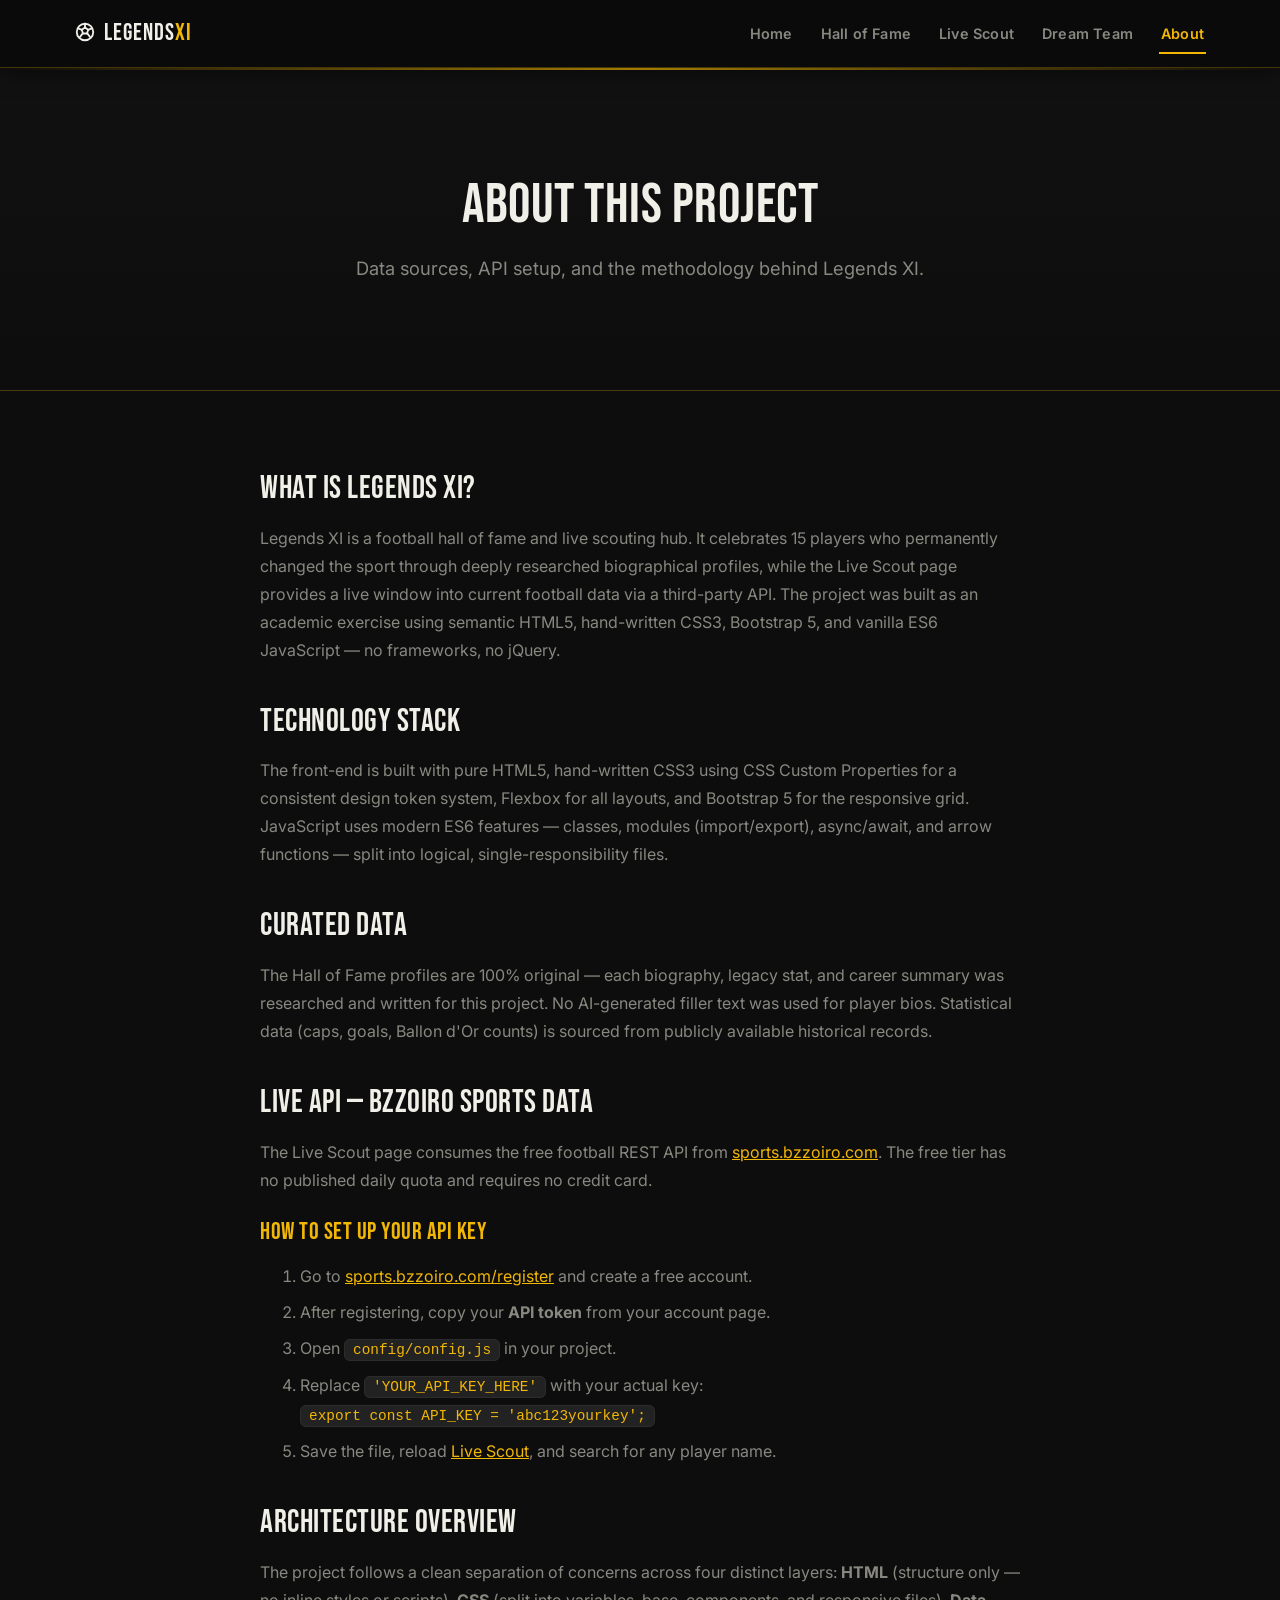
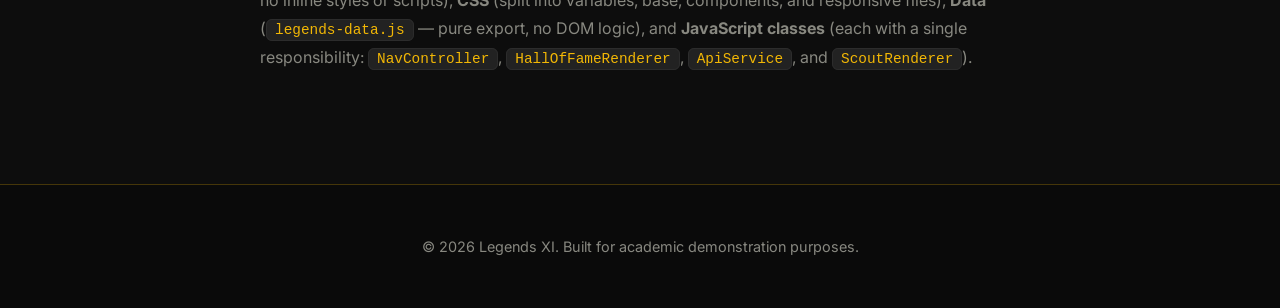
==== commit dc1d5595: "using different api" ====
--- a/about.html
+++ b/about.html
@@ -83,17 +83,17 @@
         publicly available historical records.
       </p>
 
-      <h2>Live API — API-Football</h2>
+      <h2>Live API — Bzzoiro Sports Data</h2>
       <p>
-        The Live Scout page consumes the <strong>API-Football v3</strong> endpoint from
-        <a href="https://www.api-sports.io" target="_blank" rel="noopener">api-sports.io</a>.
-        The free tier provides 100 requests per day, which is sufficient for demonstration.
+        The Live Scout page consumes the free football REST API from
+        <a href="https://sports.bzzoiro.com" target="_blank" rel="noopener">sports.bzzoiro.com</a>.
+        The free tier has no published daily quota and requires no credit card.
       </p>
 
       <h3>How to set up your API key</h3>
       <ol class="about-steps">
-        <li>Go to <a href="https://dashboard.api-football.com/register" target="_blank" rel="noopener">dashboard.api-football.com/register</a> and create a free account.</li>
-        <li>After registering, go to your dashboard and copy your <strong>API Key</strong> from the "My Account" section.</li>
+        <li>Go to <a href="https://sports.bzzoiro.com/register/" target="_blank" rel="noopener">sports.bzzoiro.com/register</a> and create a free account.</li>
+        <li>After registering, copy your <strong>API token</strong> from your account page.</li>
         <li>Open <code>config/config.js</code> in your project.</li>
         <li>Replace <code>'YOUR_API_KEY_HERE'</code> with your actual key: <br/><code>export const API_KEY = 'abc123yourkey';</code></li>
         <li>Save the file, reload <a href="live-scout.html">Live Scout</a>, and search for any player name.</li>
--- a/css/base.css
+++ b/css/base.css
@@ -44,7 +44,7 @@
 .container {
   max-width: var(--container-max);
   margin: 0 auto;
-  padding: 0 var(--space-md);
+  padding: 10px var(--space-md);
 }
 
 /* ── Accessible focus ring (gold on dark = perfect contrast) ── */
--- a/css/components.css
+++ b/css/components.css
@@ -48,7 +48,7 @@
 .navbar-custom__brand:hover .navbar-custom__brand-mark svg {
   transform: rotate(180deg) scale(1.15);
   transition-duration: 0.75s;
-  color:var(--color-accent);
+  color: var(--color-accent);
 }
 
 .navbar-custom__container {
@@ -80,7 +80,7 @@
 }
 .navbar-custom__link:hover             { color:var(--color-text-primary); }
 .navbar-custom__link:hover::after      { width:100%; }
-.navbar-custom__link.is-active         { color:var(--color-accent); }
+.navbar-custom__link.is-active         { color:var(--color-accent);}
 .navbar-custom__link.is-active::after  { width:100%; }
 .navbar-custom__link:active            { transform:translateY(1px); }
 
@@ -121,6 +121,7 @@
 /* Home hero */
 .hero--home {
   text-align:left;
+  padding: var(--space-lg) 0;
   background: linear-gradient(135deg, #050505 0%, #111111 60%, #1a1200 100%);
 }
 .hero--home::after {
@@ -180,7 +181,11 @@
   gap:var(--space-md);
   padding:var(--space-lg) 0;
 }
-.legends-grid--home { grid-template-columns:repeat(auto-fill,minmax(300px,1fr)); margin-left: 5px; margin-right: 5px;}
+.legends-grid--home {
+  grid-template-columns:repeat(3, minmax(220px, 1fr));
+  justify-content:center;
+  margin-left: 5px; margin-right: 5px;
+}
 
 /* Scroll-in animation */
 .legend-card, .scout-card { opacity:0;transform:translateY(16px);transition:opacity 0.4s ease,transform 0.4s ease,box-shadow 0.3s ease; }
@@ -236,17 +241,20 @@
   align-items:center;gap:6px;text-align:center;
   background:var(--color-surface);
 }
-.legend-card__name { font-size:var(--fs-base);font-family:var(--font-heading);color:var(--color-text-primary);margin:0;letter-spacing:.5px; }
+.legend-card__name { font-size:var(--fs-base);font-family:var(--font-heading);color:var(--color-text-primary);margin:0;letter-spacing:.5px; padding-top: 10px; }
 
 /* Position pills */
 .legend-card__pos { font-size:var(--fs-xs);font-weight:var(--fw-bold);padding:2px 10px;border-radius:999px;text-transform:uppercase;letter-spacing:.5px; }
 .legend-card__pos--goalkeeper { background:rgba(255,193,7,0.15); color:#FFD54F; border:1px solid rgba(255,193,7,0.3); }
 .legend-card__pos--defender   { background:rgba(30,136,229,0.15); color:#64B5F6; border:1px solid rgba(30,136,229,0.3); }
 .legend-card__pos--midfielder { background:rgba(67,160,71,0.15);  color:#81C784; border:1px solid rgba(67,160,71,0.3);  }
-.legend-card__pos--attacker   { background:rgba(229,57,53,0.15);  color:#EF9A9A; border:1px solid rgba(229,57,53,0.3);  }
 .legend-card__pos--forward    { background:rgba(229,57,53,0.15);  color:#EF9A9A; border:1px solid rgba(229,57,53,0.3);  }
 .legend-card__pos--unknown    { background:rgba(255,255,255,0.07);color:var(--color-text-secondary);border:1px solid var(--color-border); }
-
+.legend-card__pos { font-size:var(--fs-xs);font-weight:var(--fw-bold);padding:2px 10px;border-radius:999px;text-transform:uppercase;letter-spacing:.5px; }
+.legend-card__pos--g { background:rgba(255,193,7,0.15); color:#FFD54F; border:1px solid rgba(255,193,7,0.3); }
+.legend-card__pos--d   { background:rgba(30,136,229,0.15); color:#64B5F6; border:1px solid rgba(30,136,229,0.3); }
+.legend-card__pos--m { background:rgba(67,160,71,0.15);  color:#81C784; border:1px solid rgba(67,160,71,0.3);  }
+.legend-card__pos--f    { background:rgba(229,57,53,0.15);  color:#EF9A9A; border:1px solid rgba(229,57,53,0.3);  }
 /* ==========================================================================
    HOF MODAL — full player detail
    ========================================================================== */
@@ -363,7 +371,7 @@
 @keyframes spinBall { to { transform:rotate(360deg); } }
 
 /* ==========================================================================
-   LIVE SCOUT — search form, cards, fixtures
+   LIVE SCOUT — search form, cards
    ========================================================================== */
 .scout-search-form {
   background:var(--color-surface);
@@ -397,6 +405,17 @@
   background-repeat:no-repeat;background-position:right 12px center;padding-right:2.2rem;
 }
 
+.season-select {
+  flex:1 1 220px;font-family:var(--font-body);font-size:var(--fs-base);
+  padding:.65rem var(--space-sm);
+  border:1.5px solid var(--color-border);
+  border-radius:var(--radius-sm);
+  background:var(--color-surface-alt);
+  color:var(--color-text-primary);
+  transition:var(--transition-fast);
+  max-width: 100px;
+}
+
 /* Position filter pills */
 .scout-pos-filters { display:flex;flex-wrap:wrap;gap:6px;padding:0 0 var(--space-md); }
 .scout-pos-btn {
@@ -409,11 +428,19 @@
 .scout-pos-btn:hover     { border-color:var(--color-accent);color:var(--color-accent); }
 .scout-pos-btn.is-active { background:var(--color-accent);color:var(--color-text-on-accent);border-color:var(--color-accent); }
 
+/* Fix #4: widen the scout results grid + give each card more breathing room
+   (scoped to #scoutResultsGrid so the shared .legends-grid class elsewhere is untouched) */
+#scoutResultsGrid.legends-grid {
+  grid-template-columns:repeat(auto-fill, minmax(260px, 1fr));
+  gap:var(--space-lg);
+}
+
 /* Scout card */
 .scout-card {
   background:var(--color-surface);border-radius:var(--radius-md);
   box-shadow:var(--shadow-sm);overflow:hidden;display:flex;flex-direction:column;
   border:1px solid var(--color-border);transition:var(--transition-base);
+  flex-basis:300px;max-width:400px;width:100%;
 }
 .scout-card:hover { transform:translateY(-3px);box-shadow:var(--shadow-gold);border-color:var(--color-accent); }
 
@@ -421,74 +448,12 @@
 .scout-card__photo-wrap { flex-shrink:0;width:64px;height:64px;border-radius:50%;overflow:hidden;background:var(--color-surface-raised);border:2px solid var(--color-border-gold); }
 .scout-card__photo  { width:100%;height:100%;object-fit:cover; }
 .scout-card__title  { flex:1;min-width:0; }
-.scout-card__name   { font-size:var(--fs-base);font-weight:var(--fw-bold);color:var(--color-text-primary);margin:0 0 2px;white-space:nowrap;overflow:hidden;text-overflow:ellipsis; }
+.scout-card__name   { font-size:var(--fs-base);font-weight:var(--fw-bold);color:var(--color-text-primary);margin:0 0 2px;white-space:nowrap;overflow:hidden;text-overflow:ellipsis; letter-spacing: 1.5px ;}
 .scout-card__meta   { font-size:var(--fs-xs);color:var(--color-text-secondary);margin:0 0 var(--space-xs); }
 
 .scout-card__team { display:flex;align-items:center;gap:var(--space-xs);padding:var(--space-xs) var(--space-md);background:var(--color-surface-alt);border-top:1px solid var(--color-border);border-bottom:1px solid var(--color-border); }
 .scout-card__team-name { font-size:var(--fs-sm);font-weight:var(--fw-semibold);color:var(--color-text-primary);flex:1; }
 .scout-card__detail-row { display:flex;flex-wrap:wrap;gap:var(--space-xs);padding:var(--space-xs) var(--space-md);font-size:var(--fs-xs);color:var(--color-text-secondary); }
-
-/* Fixtures button */
-.scout-card__fixtures-btn {
-  margin:var(--space-xs) var(--space-md) var(--space-sm);
-  font-family:var(--font-body);font-size:var(--fs-xs);font-weight:var(--fw-semibold);
-  padding:5px 14px;border-radius:var(--radius-sm);
-  border:1px solid var(--color-border-gold);color:var(--color-accent);
-  background:transparent;cursor:pointer;transition:var(--transition-fast);align-self:flex-start;
-}
-.scout-card__fixtures-btn:hover   { background:var(--color-accent);color:var(--color-text-on-accent); }
-.scout-card__fixtures-btn:disabled { opacity:.5;cursor:wait; }
-
-.scout-card__fixtures-panel { border-top:1px solid var(--color-border); }
-
-/* ── Fixture rows — logo · score · logo layout (Fix #1) ── */
-.fixtures-panel {
-  padding:var(--space-sm) var(--space-md);
-  display:grid;grid-template-columns:1fr 1fr;gap:var(--space-sm);
-}
-.fixtures-section__title {
-  font-size:var(--fs-xs);font-weight:var(--fw-bold);
-  color:var(--color-accent);text-transform:uppercase;letter-spacing:.5px;
-  margin:0 0 8px;
-}
-.fixture-row {
-  padding:6px 0;border-bottom:1px solid var(--color-border);
-}
-.fixture-row:last-child { border-bottom:none; }
-.fixture-row__date {
-  font-size:0.7rem;color:var(--color-text-secondary);
-  display:block;margin-bottom:4px;
-}
-
-/* The key layout: badge · name ··· score ··· name · badge */
-.fixture-row__matchup {
-  display:flex;align-items:center;gap:6px;
-}
-.fixture-row__team {
-  display:flex;align-items:center;gap:4px;flex:1;
-}
-.fixture-row__team--away {
-  flex-direction:row-reverse; /* badge on right for away team */
-}
-.fixture-row__badge {
-  width:20px;height:20px;object-fit:contain;flex-shrink:0;
-  border-radius:2px;
-}
-.fixture-row__team-name {
-  font-size:0.7rem;font-weight:var(--fw-semibold);
-  color:var(--color-text-primary);
-  white-space:nowrap;overflow:hidden;text-overflow:ellipsis;
-  max-width:70px;
-}
-.fixture-row__score-center {
-  font-size:var(--fs-xs);font-weight:var(--fw-bold);
-  color:var(--color-accent);
-  background:var(--color-surface-alt);
-  border:1px solid var(--color-border);
-  border-radius:4px;padding:1px 6px;white-space:nowrap;flex-shrink:0;
-}
-.fixtures-empty,.fixtures-error { font-size:var(--fs-xs);color:var(--color-text-secondary);padding:var(--space-xs) 0;margin:0; }
-
 
 .scout-card__team-logo  { width:22px;height:22px;object-fit:contain;flex-shrink:0; }
 .scout-card__league-logo { width:18px;height:18px;object-fit:contain;opacity:0.7;margin-left:auto; }
@@ -498,16 +463,85 @@
 .scout-card__stat-val   { font-size:var(--fs-lg);font-weight:var(--fw-bold);color:var(--color-text-primary); }
 .scout-card__stat-label { font-size:var(--fs-xs);color:var(--color-text-secondary);text-transform:uppercase;letter-spacing:.4px; }
 
-.scout-card__rating {
-  position:absolute;top:var(--space-md);right:var(--space-md);
-  font-family:var(--font-heading);font-size:var(--fs-xl);
-  width:42px;height:42px;border-radius:var(--radius-sm);
-  display:flex;align-items:center;justify-content:center;font-weight:var(--fw-bold);
-  flex-shrink:0;
-}
-.rating--good { background:rgba(46,125,50,0.2);  color:#81C784;border:1px solid rgba(46,125,50,0.4); }
-.rating--avg  { background:rgba(245,127,23,0.2); color:#FFB74D;border:1px solid rgba(245,127,23,0.4); }
-.rating--poor { background:rgba(198,40,40,0.2);  color:#EF9A9A;border:1px solid rgba(198,40,40,0.4); }
+/* Rating badge removed (Fix #1) — was overlapping the player name */
+
+.scout-card__stats-label {
+  font-size:var(--fs-xs);font-weight:var(--fw-semibold);color:var(--color-text-secondary);
+  text-transform:uppercase;letter-spacing:.5px;
+  margin:var(--space-xs) 0 0;padding:0 var(--space-md);
+}
+
+/* "Show Fixtures" trigger — cards stay a fixed height; details live in the modal */
+.scout-card__fixtures-btn {
+  margin:var(--space-sm) var(--space-md) var(--space-md);
+  font-family:var(--font-body);font-size:var(--fs-xs);font-weight:var(--fw-semibold);
+  letter-spacing:.4px;text-transform:uppercase;
+  padding:8px 12px;border:1.5px solid var(--color-border-gold);border-radius:var(--radius-sm);
+  background:transparent;color:var(--color-accent);cursor:pointer;transition:var(--transition-fast);
+}
+.scout-card__fixtures-btn:hover { background:var(--color-accent);color:var(--color-bg,#1A1A1A); }
+
+/* Fixtures modal */
+.fixtures-modal { position:fixed;inset:0;z-index:1000;display:flex;align-items:center;justify-content:center;padding:var(--space-md); }
+.fixtures-modal[hidden] { display:none; }
+body.fixtures-modal-open { overflow:hidden; }
+
+.fixtures-modal__backdrop {
+  position:absolute;inset:0;background:rgba(10,10,10,0.72);backdrop-filter:blur(2px);
+}
+.fixtures-modal__dialog {
+  position:relative;width:100%;max-width:440px;max-height:85vh;overflow-y:auto;
+  background:var(--color-surface);border:1px solid var(--color-border-gold);border-radius:var(--radius-md);
+  box-shadow:var(--shadow-gold);padding:var(--space-lg);
+  animation:fixtures-modal-in 0.2s ease;
+}
+@keyframes fixtures-modal-in { from{opacity:0;transform:translateY(8px) scale(0.98);} to{opacity:1;transform:none;} }
+
+.fixtures-modal__close {
+  position:absolute;top:var(--space-sm);right:var(--space-sm);
+  width:32px;height:32px;border-radius:50%;border:1px solid var(--color-border);
+  background:var(--color-surface-alt);color:var(--color-text-secondary);
+  font-size:var(--fs-sm);line-height:1;cursor:pointer;transition:var(--transition-fast);
+}
+.fixtures-modal__close:hover { color:var(--color-accent);border-color:var(--color-accent); }
+
+.fixtures-modal__header { display:flex;align-items:center;gap:var(--space-sm);margin-bottom:var(--space-md); }
+.fixtures-modal__photo { width:64px;height:64px;border-radius:50%;object-fit:cover;border:2px solid var(--color-border-gold); }
+.fixtures-modal__name { font-size:var(--fs-lg);font-weight:var(--fw-bold);color:var(--color-text-primary);margin:0 0 2px; }
+.fixtures-modal__meta { font-size:var(--fs-sm);color:var(--color-text-secondary);margin:0; }
+.fixtures-modal__msg  { font-size:var(--fs-sm);color:var(--color-text-secondary); }
+
+.fixtures-modal__stats {
+  display:flex;justify-content:space-around;gap:var(--space-xs);
+  padding:var(--space-sm) 0;margin-bottom:var(--space-md);
+  border-top:1px solid var(--color-border);border-bottom:1px solid var(--color-border);
+}
+.fixtures-modal__stat { display:flex;flex-direction:column;align-items:center;gap:2px; }
+.fixtures-modal__stat span  { font-size:var(--fs-lg);font-weight:var(--fw-bold);color:var(--color-text-primary); }
+.fixtures-modal__stat label { font-size:var(--fs-xs);color:var(--color-text-secondary);text-transform:uppercase;letter-spacing:.4px; }
+
+.fixtures-modal__fixtures { display:flex;flex-direction:column;gap:var(--space-md); }
+.fixtures-modal__label {
+  font-size:var(--fs-xs);font-weight:var(--fw-semibold);color:var(--color-text-secondary);
+  text-transform:uppercase;letter-spacing:.5px;margin:0 0 6px;
+}
+
+.fixture-row {
+  display:flex;align-items:center;gap:var(--space-xs);
+  font-size:var(--fs-xs);color:var(--color-text-primary);padding:6px 0;
+}
+.fixture-row + .fixture-row { border-top:1px dashed var(--color-border); }
+.fixture-row__date { flex-shrink:0;width:90px;color:var(--color-text-secondary); }
+.fixture-row__match {
+  flex:1;min-width:0;display:flex;align-items:center;justify-content:center;
+  gap:6px;overflow:hidden;
+}
+.fixture-row__team {
+  overflow:hidden;text-overflow:ellipsis;white-space:nowrap;width:150px;
+}
+.fixture-row__team-logo { width:18px;height:18px;object-fit:contain;flex-shrink:0; }
+.fixture-row__score { flex-shrink:0;font-weight:var(--fw-bold);color:var(--color-accent);padding:0 2px; }
+.fixture-empty { font-size:var(--fs-xs);color:var(--color-text-secondary);margin:0; }
 
 /* Pagination */
 .scout-pagination { display:flex;flex-direction:column;align-items:center;gap:var(--space-sm);padding:var(--space-md) 0 var(--space-2xl); }
@@ -534,11 +568,25 @@
 .home-section__link   { font-size:var(--fs-sm);font-weight:var(--fw-semibold);color:var(--color-accent);transition:var(--transition-fast);white-space:nowrap; }
 .home-section__link:hover { color:var(--color-accent-dark); }
 
-.scout-teaser {
+.scout-block {
   background:linear-gradient(90deg, #111111 0%, #0A0A0A 100%);
   border-top:1px solid var(--color-border-gold);
   border-bottom:1px solid var(--color-border-gold);
   padding:var(--space-2xl) 0;margin-top:var(--space-xl);
+  display: flex;
+  align-items: center;
+  justify-content: space-between;
+  gap: 40px; /* Space between the text block and the cards */
+  max-width: 80%;
+  margin: 40px auto;
+  padding: 0 20px;
+  border: 1px solid var(--color-border-gold);
+  border-radius: 10px;
+}
+.scout-teaser{
+  display: inline-block; 
+  flex: 1;
+  min-width: 300px;
 }
 .scout-teaser__title { font-size:var(--fs-3xl);color:var(--color-text-primary);margin:0 0 var(--space-sm); }
 .scout-teaser__text  { color:var(--color-text-secondary);font-size:var(--fs-lg);max-width:480px;margin:0 0 var(--space-md); }
@@ -644,20 +692,20 @@
 .dt-modal__search .scout-search-form__input { flex:1; }
 .dt-modal__body   { overflow-y:auto;padding:var(--space-sm) var(--space-md) var(--space-md);flex:1; }
 .dt-player-grid   { display:grid;grid-template-columns:repeat(auto-fill,minmax(110px,1fr));gap:var(--space-sm); }
-.dt-player-pick   { display:flex;flex-direction:column;align-items:center;gap:4px;padding:var(--space-xs);border-radius:var(--radius-sm);border:1.5px solid var(--color-border);background:var(--color-surface-alt);cursor:pointer;transition:var(--transition-fast);font-family:var(--font-body);text-align:center; }
+.dt-player-pick   { display:flex;flex-direction:column;align-items:center;gap:4px;padding:var(--space-xs);border-radius:var(--radius-sm);border:1.5px solid var(--color-border);background:var(--color-surface-alt);cursor:pointer;transition:var(--transition-fast);font-family:var(--font-body);text-align:center; color: var(--color-text-primary); }
 .dt-player-pick:hover { border-color:var(--color-accent);background:var(--color-accent-muted); }
 .dt-player-pick img   { width:52px;height:52px;border-radius:50%;object-fit:cover;border:1px solid var(--color-border); }
 .dt-player-pick__name { font-size:var(--fs-xs);font-weight:var(--fw-semibold);color:var(--color-text-primary);line-height:1.2; }
 .dt-player-pick__pos  { font-size:0.7rem;color:var(--color-text-secondary); }
 .dt-search-prompt     { text-align:center;color:var(--color-text-secondary);font-size:var(--fs-sm);padding:var(--space-lg) 0; }
-.dt-position-hint     { text-align:center;color:var(--color-primary);font-size:var(--fs-xs);font-weight:var(--fw-semibold);text-transform:uppercase;letter-spacing:.03em;padding:var(--space-xs) 0 var(--space-sm); }
+.dt-position-hint     { text-align:center;color:var(--color-text-primary);font-size:var(--fs-xs);font-weight:var(--fw-semibold);text-transform:uppercase;letter-spacing:.03em;padding:var(--space-xs) 0 var(--space-sm); }
 
 /* Instructions */
 .dt-instructions        { padding:0 0 var(--space-2xl); }
 .dt-instructions__inner { display:grid;grid-template-columns:repeat(auto-fit,minmax(180px,1fr));gap:var(--space-md); }
 .dt-instruction-card    { background:var(--color-surface);border:1px solid var(--color-border);border-radius:var(--radius-md);padding:var(--space-md);text-align:center; }
 .dt-instruction-card:hover { border-color:var(--color-border-gold); }
-.dt-instruction-card__icon { font-size:1.8rem;display:block;margin-bottom:var(--space-xs); }
+.dt-instruction-card__icon { font-size:1.8rem;display:block;margin-bottom:var(--space-xs); font-family: Orelega One;}
 .dt-instruction-card p  { font-size:var(--fs-sm);color:var(--color-text-secondary);margin:0; }
 
 /* ==========================================================================
@@ -677,3 +725,112 @@
    ========================================================================== */
 img[loading="lazy"]           { opacity:0;transition:opacity 0.3s ease; }
 img[loading="lazy"].is-loaded { opacity:1; }
+
+/* --- Carousel Stage Viewport --- */
+.carousel-container {
+    flex: 1;
+    max-width: 500px; /* Shrinking the overall component boundary */
+    height: 350px;     /* Lowered from 450px to make it smaller */
+    position: relative;
+    overflow: hidden;
+    display: flex;
+    align-items: center;
+    justify-content: center;
+    perspective: 800px; /* Adjusted depth for smaller cards */
+    margin: 0;
+}
+
+.carousel-track {
+    position: relative;
+    width: 200px; /* Sized down from 300px to make individual cards smaller */
+    height: 280px; /* Sized down from 400px */
+    transform-style: preserve-3d;
+}
+
+/* --- Base Card Styles --- */
+.carousel-card {
+    position: absolute;
+    width: 100%;
+    height: 100%;
+    border-radius: 16px;
+    overflow: hidden;
+    box-shadow: 0 15px 35px rgba(0, 0, 0, 0.5);
+    border: 1px solid rgba(255, 255, 255, 0.1);
+    transition: filter 0.5s ease;
+    animation: shiftCards 24s infinite cubic-bezier(0.4, 0, 0.2, 1);
+}
+
+.carousel-card img {
+    width: 100%;
+    height: 100%;
+    object-fit: cover;
+}
+
+/* Card Text Overlay */
+.card-overlay {
+    position: absolute;
+    bottom: 0;
+    left: 0;
+    width: 100%;
+    padding: 20px;
+    background: linear-gradient(transparent, rgba(0, 0, 0, 0.85));
+    color: #fff;
+}
+
+/* --- Animation Delays to Offset the Cycle --- */
+.card-1 { animation-delay: 0s; }
+.card-2 { animation-delay: -6s; }
+.card-3 { animation-delay: -12s; }
+.card-4 { animation-delay: -18s; }
+
+/* --- The 4-Stage Infinite 3D Shifting Loop --- */
+@keyframes shiftCards {
+    /* STAGE 1: Left Card (Faded back in shadow) */
+    0%, 100% {
+        transform: translate3d(-70%, 0, -100px) scale(0.85);
+        z-index: 2;
+        filter: brightness(0.4) blur(1px);
+        opacity: 1;
+    }
+    
+    /* STAGE 2: Center Card (Popping forward, Bright) */
+    25% {
+        transform: translate3d(0, 0, 50px) scale(1.05);
+        z-index: 10;
+        filter: brightness(1) blur(0);
+        box-shadow: 0 20px 40px rgba(242, 183, 5, 0.3); /* Subtle gold glow */
+        opacity: 1;
+    }
+
+    /* STAGE 3: Right Card (Faded back in shadow) */
+    50% {
+        transform: translate3d(70%, 0, -100px) scale(0.85);
+        z-index: 2;
+        filter: brightness(0.4) blur(1px);
+        opacity: 1;
+    }
+
+    /* STAGE 4: Hidden Flash-back (Disappears from right, loops around to left) */
+    75% {
+        transform: translate3d(0, 0, -200px) scale(0.7);
+        z-index: 1;
+        filter: brightness(0);
+        opacity: 0; /* Hidden while it travels behind the scenes */
+    }
+}
+
+@media (max-width: 768px) {
+    .scout-block {
+        flex-direction: column;
+        text-align: center;
+        gap: 20px;
+    }
+    .carousel-container {
+        width: 100%;
+        max-width: 100%;
+    }
+}
+
+.dt-modal__search.is-hidden {
+    display: none !important;
+}
--- a/css/responsive.css
+++ b/css/responsive.css
@@ -25,13 +25,12 @@
   .navbar-custom__links.is-open { max-height:360px;opacity:1; }
 
   .navbar-custom__link {
-    padding:var(--space-sm) var(--space-md);width:100%;
+    padding-left: 10px;
     border-left:3px solid transparent;
   }
   .navbar-custom__link::after { display:none; }
   .navbar-custom__link:hover,
   .navbar-custom__link.is-active {
-    background:rgba(242,183,5,0.08);
     border-left-color:var(--color-accent);
     color:var(--color-accent);
   }
@@ -67,9 +66,6 @@
   .about-steps          { padding-left:var(--space-md); }
   .pagination-btn       { padding:5px 10px;font-size:var(--fs-xs); }
 
-  /* Fixtures panel: stack on mobile */
-  .fixtures-panel { grid-template-columns:1fr; }
-
   /* Dream team controls compact on mobile */
   .dt-controls__inner { flex-direction:column;align-items:stretch; }
   .dt-controls__inner .scout-search-form__select { flex:1;width:100%; }
@@ -103,9 +99,6 @@
   .state-panel__icon   { font-size:2.5rem; }
   .site-footer         { margin-top:var(--space-xl); }
 
-  /* Fixture names even shorter on phones */
-  .fixture-row__team-name { max-width:52px;font-size:0.65rem; }
-
   /* Pagination: show only prev/active/next */
   .pagination-btn:not([aria-label="Previous page"]):not([aria-label="Next page"]):not(.is-active) { display:none; }
 }
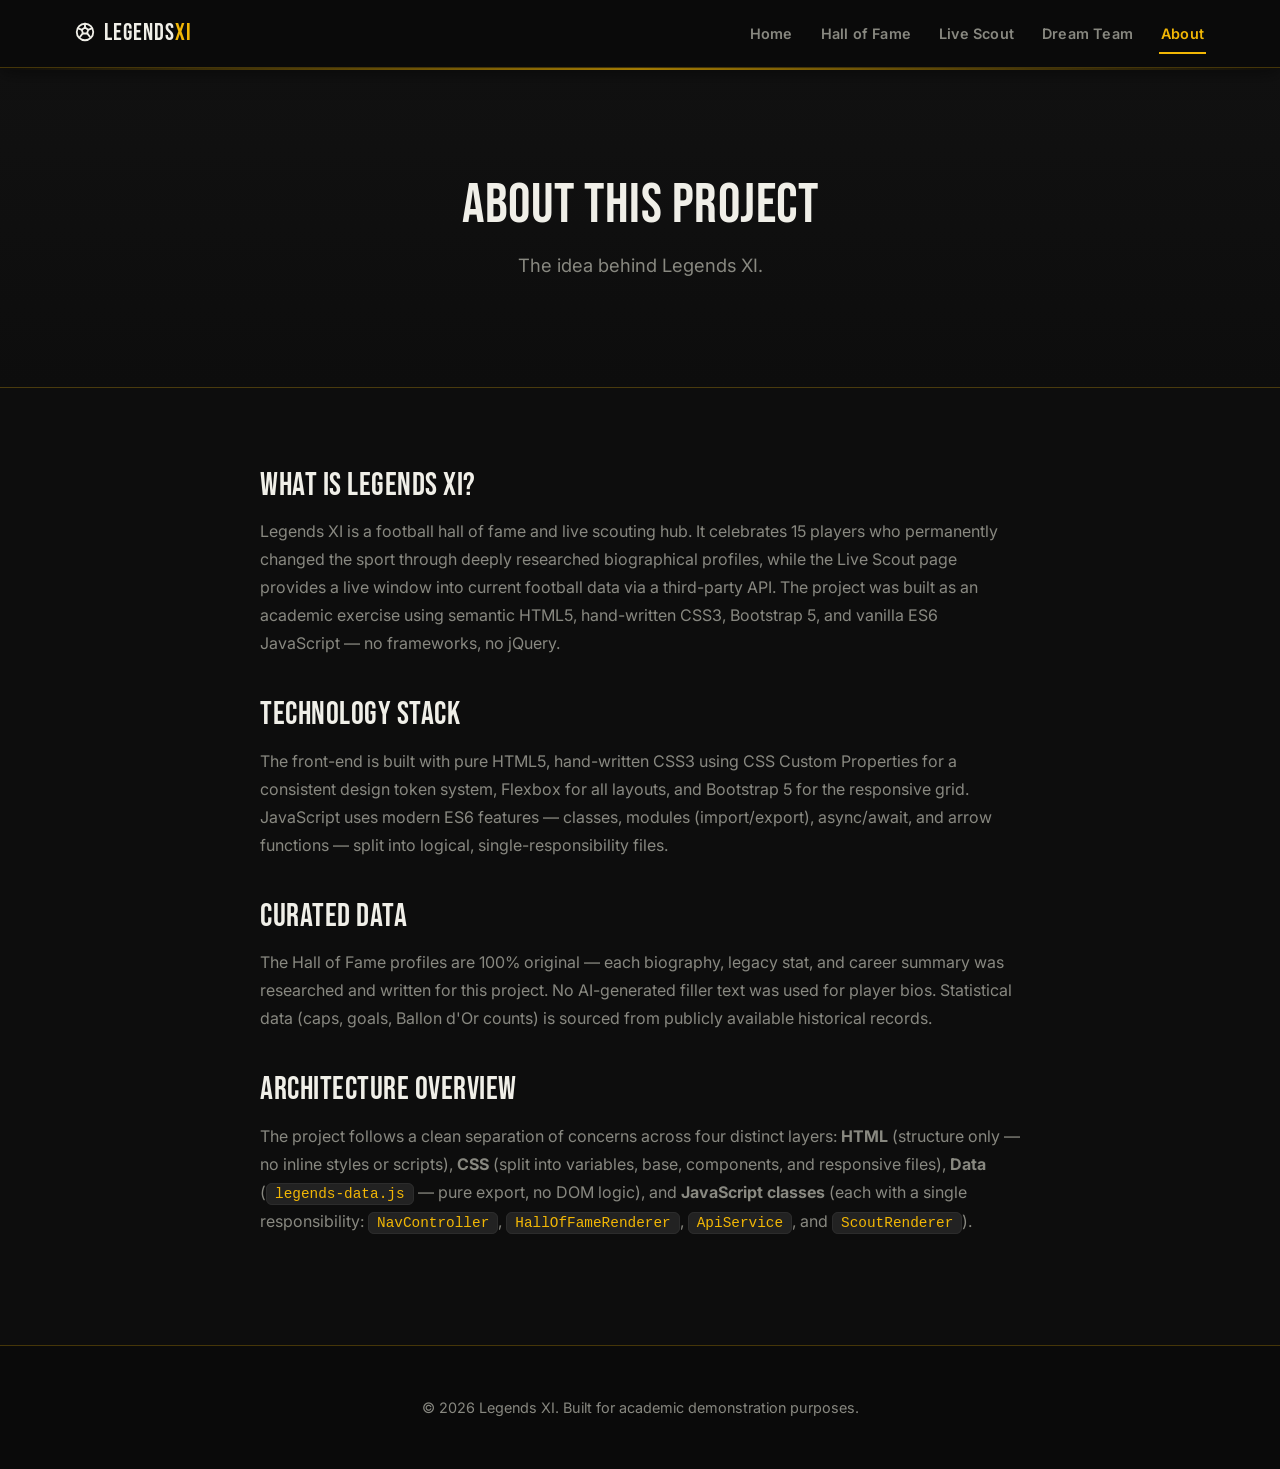
==== commit 135aaf5e: "updated home page" ====
--- a/about.html
+++ b/about.html
@@ -52,7 +52,7 @@
     <section class="hero">
       <div class="container">
         <h1 class="hero__title">About This Project</h1>
-        <p class="hero__subtitle">Data sources, API setup, and the methodology behind Legends XI.</p>
+        <p class="hero__subtitle">The idea behind Legends XI.</p>
       </div>
     </section>
 
@@ -83,21 +83,6 @@
         publicly available historical records.
       </p>
 
-      <h2>Live API — Bzzoiro Sports Data</h2>
-      <p>
-        The Live Scout page consumes the free football REST API from
-        <a href="https://sports.bzzoiro.com" target="_blank" rel="noopener">sports.bzzoiro.com</a>.
-        The free tier has no published daily quota and requires no credit card.
-      </p>
-
-      <h3>How to set up your API key</h3>
-      <ol class="about-steps">
-        <li>Go to <a href="https://sports.bzzoiro.com/register/" target="_blank" rel="noopener">sports.bzzoiro.com/register</a> and create a free account.</li>
-        <li>After registering, copy your <strong>API token</strong> from your account page.</li>
-        <li>Open <code>config/config.js</code> in your project.</li>
-        <li>Replace <code>'YOUR_API_KEY_HERE'</code> with your actual key: <br/><code>export const API_KEY = 'abc123yourkey';</code></li>
-        <li>Save the file, reload <a href="live-scout.html">Live Scout</a>, and search for any player name.</li>
-      </ol>
 
       <h2>Architecture Overview</h2>
       <p>
--- a/css/variables.css
+++ b/css/variables.css
@@ -62,7 +62,7 @@
 
   /* ── Spacing ─────────────────────────────────────────────────────────── */
   --space-xs: 0.5rem;
-  --space-sm: 1rem;
+  --space-sm: 0.8rem;
   --space-md: 1.5rem;
   --space-lg: 2.5rem;
   --space-xl: 4rem;
--- a/css/components.css
+++ b/css/components.css
@@ -90,7 +90,6 @@
   background:transparent;border:none;cursor:pointer;
   padding:0;border-radius:var(--radius-sm);transition:var(--transition-fast);
 }
-.navbar-custom__toggle:hover { background:rgba(242,183,5,0.1); }
 .navbar-custom__toggle-bar {
   width:24px;height:2px;background:var(--color-text-primary);
   border-radius:2px;transition:var(--transition-base);
@@ -181,12 +180,34 @@
   gap:var(--space-md);
   padding:var(--space-lg) 0;
 }
-.legends-grid--home {
-  grid-template-columns:repeat(3, minmax(220px, 1fr));
-  justify-content:center;
-  margin-left: 5px; margin-right: 5px;
-}
-
+
+/* 1. MOBILE & TABLET (Up to 991px wide) */
+@media (max-width: 991.98px) {
+  #featuredGrid.legends-grid--home {
+    display: grid !important;
+    /* Enforces exactly 2 columns maximum */
+    grid-template-columns: repeat(2, 1fr) !important;
+    max-width: 720px !important;
+    margin: 0 auto !important;
+    gap: var(--space-md) !important;
+  }
+  /* Only show 2 of the 3 featured cards on mobile & tablet */
+  #featuredGrid.legends-grid--home .legend-card:nth-child(3) {
+    display: none !important;
+  }
+}
+
+/* 2. PC / DESKTOP (992px wide and larger) */
+@media (min-width: 992px) {
+  #featuredGrid.legends-grid--home {
+    display: grid !important;
+    /* Shifts to a 3-column layout on big screens */
+    grid-template-columns: repeat(3, 1fr) !important;
+    max-width: 1140px !important;
+    margin: 0 10px !important;
+    gap: var(--space-md) !important;
+  }
+}
 /* Scroll-in animation */
 .legend-card, .scout-card { opacity:0;transform:translateY(16px);transition:opacity 0.4s ease,transform 0.4s ease,box-shadow 0.3s ease; }
 .legend-card.is-visible, .scout-card.is-visible { opacity:1;transform:translateY(0); }
@@ -241,7 +262,7 @@
   align-items:center;gap:6px;text-align:center;
   background:var(--color-surface);
 }
-.legend-card__name { font-size:var(--fs-base);font-family:var(--font-heading);color:var(--color-text-primary);margin:0;letter-spacing:.5px; padding-top: 10px; }
+.legend-card__name { font-size:var(--fs-base);font-family:var(--font-heading);color:var(--color-text-primary);margin:0;letter-spacing:.5px; padding-top: 10px; margin-left: 5px;}
 
 /* Position pills */
 .legend-card__pos { font-size:var(--fs-xs);font-weight:var(--fw-bold);padding:2px 10px;border-radius:999px;text-transform:uppercase;letter-spacing:.5px; }
@@ -250,11 +271,7 @@
 .legend-card__pos--midfielder { background:rgba(67,160,71,0.15);  color:#81C784; border:1px solid rgba(67,160,71,0.3);  }
 .legend-card__pos--forward    { background:rgba(229,57,53,0.15);  color:#EF9A9A; border:1px solid rgba(229,57,53,0.3);  }
 .legend-card__pos--unknown    { background:rgba(255,255,255,0.07);color:var(--color-text-secondary);border:1px solid var(--color-border); }
-.legend-card__pos { font-size:var(--fs-xs);font-weight:var(--fw-bold);padding:2px 10px;border-radius:999px;text-transform:uppercase;letter-spacing:.5px; }
-.legend-card__pos--g { background:rgba(255,193,7,0.15); color:#FFD54F; border:1px solid rgba(255,193,7,0.3); }
-.legend-card__pos--d   { background:rgba(30,136,229,0.15); color:#64B5F6; border:1px solid rgba(30,136,229,0.3); }
-.legend-card__pos--m { background:rgba(67,160,71,0.15);  color:#81C784; border:1px solid rgba(67,160,71,0.3);  }
-.legend-card__pos--f    { background:rgba(229,57,53,0.15);  color:#EF9A9A; border:1px solid rgba(229,57,53,0.3);  }
+
 /* ==========================================================================
    HOF MODAL — full player detail
    ========================================================================== */
@@ -314,7 +331,7 @@
 .hof-modal__stat-label { font-size:var(--fs-xs);color:var(--color-text-secondary);text-transform:uppercase;letter-spacing:.4px; }
 
 .hof-modal__section       { margin-bottom:var(--space-md); }
-.hof-modal__section-title { font-size:var(--fs-base);font-weight:var(--fw-bold);color:var(--color-accent);margin:0 0 var(--space-xs); }
+.hof-modal__section-title { font-size:var(--fs-base);font-weight:var(--fw-bold);color:var(--color-accent);margin:0 0 var(--space-xs); letter-spacing: 1.5px;}
 .hof-modal__legacy        { font-size:var(--fs-sm);color:var(--color-text-primary);margin:0;font-style:italic;line-height:1.6; }
 .hof-modal__bio           { font-size:var(--fs-sm);color:var(--color-text-secondary);line-height:1.8;margin:0; }
 
@@ -413,8 +430,10 @@
   background:var(--color-surface-alt);
   color:var(--color-text-primary);
   transition:var(--transition-fast);
-  max-width: 100px;
-}
+  max-width: 200px;
+  max-height: 50px;
+}
+
 
 /* Position filter pills */
 .scout-pos-filters { display:flex;flex-wrap:wrap;gap:6px;padding:0 0 var(--space-md); }
@@ -448,7 +467,7 @@
 .scout-card__photo-wrap { flex-shrink:0;width:64px;height:64px;border-radius:50%;overflow:hidden;background:var(--color-surface-raised);border:2px solid var(--color-border-gold); }
 .scout-card__photo  { width:100%;height:100%;object-fit:cover; }
 .scout-card__title  { flex:1;min-width:0; }
-.scout-card__name   { font-size:var(--fs-base);font-weight:var(--fw-bold);color:var(--color-text-primary);margin:0 0 2px;white-space:nowrap;overflow:hidden;text-overflow:ellipsis; letter-spacing: 1.5px ;}
+.scout-card__name   { font-size:var(--fs-base);font-weight:var(--fw-bold);color:var(--color-text-primary);margin:0 0 2px;white-space:nowrap;overflow:hidden;text-overflow:ellipsis; letter-spacing: 1.5px;}
 .scout-card__meta   { font-size:var(--fs-xs);color:var(--color-text-secondary);margin:0 0 var(--space-xs); }
 
 .scout-card__team { display:flex;align-items:center;gap:var(--space-xs);padding:var(--space-xs) var(--space-md);background:var(--color-surface-alt);border-top:1px solid var(--color-border);border-bottom:1px solid var(--color-border); }
@@ -535,9 +554,6 @@
 .fixture-row__match {
   flex:1;min-width:0;display:flex;align-items:center;justify-content:center;
   gap:6px;overflow:hidden;
-}
-.fixture-row__team {
-  overflow:hidden;text-overflow:ellipsis;white-space:nowrap;width:150px;
 }
 .fixture-row__team-logo { width:18px;height:18px;object-fit:contain;flex-shrink:0; }
 .fixture-row__score { flex-shrink:0;font-weight:var(--fw-bold);color:var(--color-accent);padding:0 2px; }
@@ -563,7 +579,7 @@
    HOME PAGE
    ========================================================================== */
 .home-section { padding:var(--space-2xl) 0 var(--space-lg); }
-.home-section__header { display:flex;align-items:baseline;justify-content:space-between;margin-bottom:var(--space-md);gap:var(--space-sm); }
+.home-section__header { display:flex;align-items:baseline;justify-content:space-between;margin-bottom:var(--space-md);gap:var(--space-sm); margin-left:10px; margin-right:10px;}
 .home-section__title  { font-size:var(--fs-2xl);color:var(--color-text-primary);margin:0; }
 .home-section__link   { font-size:var(--fs-sm);font-weight:var(--fw-semibold);color:var(--color-accent);transition:var(--transition-fast);white-space:nowrap; }
 .home-section__link:hover { color:var(--color-accent-dark); }
@@ -588,7 +604,7 @@
   flex: 1;
   min-width: 300px;
 }
-.scout-teaser__title { font-size:var(--fs-3xl);color:var(--color-text-primary);margin:0 0 var(--space-sm); }
+.scout-teaser__title { font-size:var(--fs-3xl);color:var(--color-text-primary);margin:5px 0 var(--space-sm); }
 .scout-teaser__text  { color:var(--color-text-secondary);font-size:var(--fs-lg);max-width:480px;margin:0 0 var(--space-md); }
 
 /* ==========================================================================
@@ -689,6 +705,7 @@
 .dt-tab { font-family:var(--font-body);font-size:var(--fs-sm);font-weight:var(--fw-semibold);padding:var(--space-xs) var(--space-md);background:none;border:none;border-bottom:2px solid transparent;color:var(--color-text-secondary);cursor:pointer;margin-bottom:-1px;transition:var(--transition-fast); }
 .dt-tab.is-active,.dt-tab:hover { color:var(--color-accent);border-bottom-color:var(--color-accent); }
 .dt-modal__search { display:flex;gap:var(--space-xs);padding:var(--space-sm) var(--space-md) 0;flex-shrink:0; }
+.dt-modal__search[hidden] { display:none; }
 .dt-modal__search .scout-search-form__input { flex:1; }
 .dt-modal__body   { overflow-y:auto;padding:var(--space-sm) var(--space-md) var(--space-md);flex:1; }
 .dt-player-grid   { display:grid;grid-template-columns:repeat(auto-fill,minmax(110px,1fr));gap:var(--space-sm); }
@@ -793,7 +810,7 @@
         opacity: 1;
     }
     
-    /* STAGE 2: Center Card (Popping forward, Bright) */
+    /* STAGE 2: Center Card (Popping Forward, Bright) */
     25% {
         transform: translate3d(0, 0, 50px) scale(1.05);
         z-index: 10;
@@ -833,4 +850,18 @@
 
 .dt-modal__search.is-hidden {
     display: none !important;
+}
+
+.wc-icon {
+  width: 20px;
+  height: 40px;
+  display: inline-block;
+}
+
+.fixture-row__team-home {
+  overflow:hidden;text-overflow:ellipsis;white-space:nowrap;width:90px;text-align: right;
+}
+
+.fixture-row__team-away {
+  overflow:hidden;text-overflow:ellipsis;white-space:nowrap;width:90px; text-align: left;
 }
--- a/css/responsive.css
+++ b/css/responsive.css
@@ -59,7 +59,7 @@
   .scout-search-form__select { flex:1 1 auto;width:100%; }
   .scout-search-form .btn-primary { width:100%;padding:.75rem;font-size:var(--fs-base); }
 
-  .home-section__header { flex-direction:column;align-items:flex-start;gap:var(--space-xs); }
+  .home-section__header { flex-direction:row;align-items:flex-start;gap:var(--space-xs); margin: 10px; }
   .scout-teaser__title  { font-size:var(--fs-2xl); }
   .scout-teaser__text   { font-size:var(--fs-base); }
   .about-content        { padding:var(--space-md) 0 var(--space-xl); }
@@ -101,6 +101,10 @@
 
   /* Pagination: show only prev/active/next */
   .pagination-btn:not([aria-label="Previous page"]):not([aria-label="Next page"]):not(.is-active) { display:none; }
+  :root {
+    --fs-base: 15px;
+    --fs-xs: 10px;
+  }
 }
 
 /* ============================================================
@@ -108,7 +112,7 @@
    ============================================================ */
 @media (max-width: 992px) {
   .hero__inner        { gap:var(--space-lg); }
-  .legends-grid--home { grid-template-columns:repeat(2,1fr); }
+  .legends-grid--home { grid-template-columns:repeat(2,1fr); margin: 0 10px }
 }
 
 /* ============================================================
@@ -117,7 +121,8 @@
 @media (min-width: 1400px) {
   :root { --container-max:1320px; }
   .legends-grid      { grid-template-columns:repeat(5,1fr); }
-  .legends-grid--home { grid-template-columns:repeat(3,1fr); }
+  .legends-grid--home { grid-template-columns:repeat(3,1fr); justify-self: anchor-center;}
+
 }
 
 /* ============================================================
